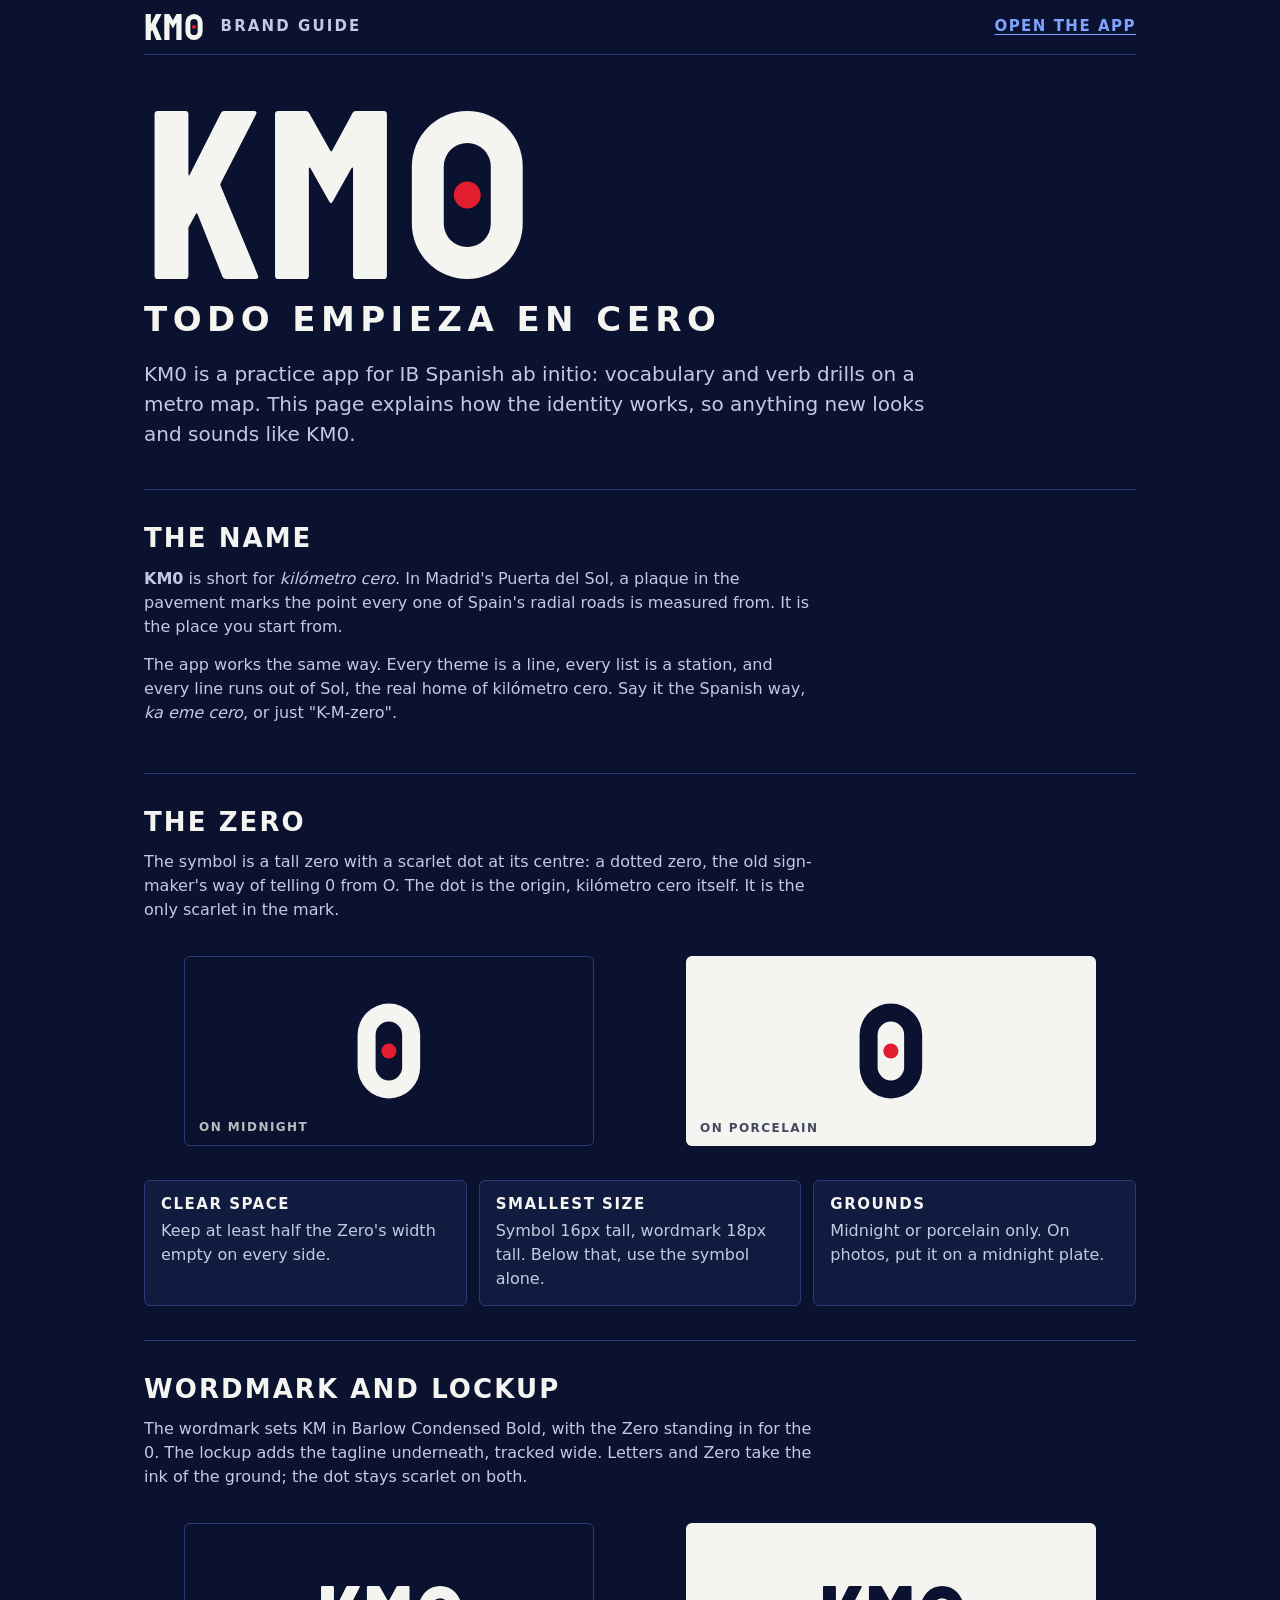
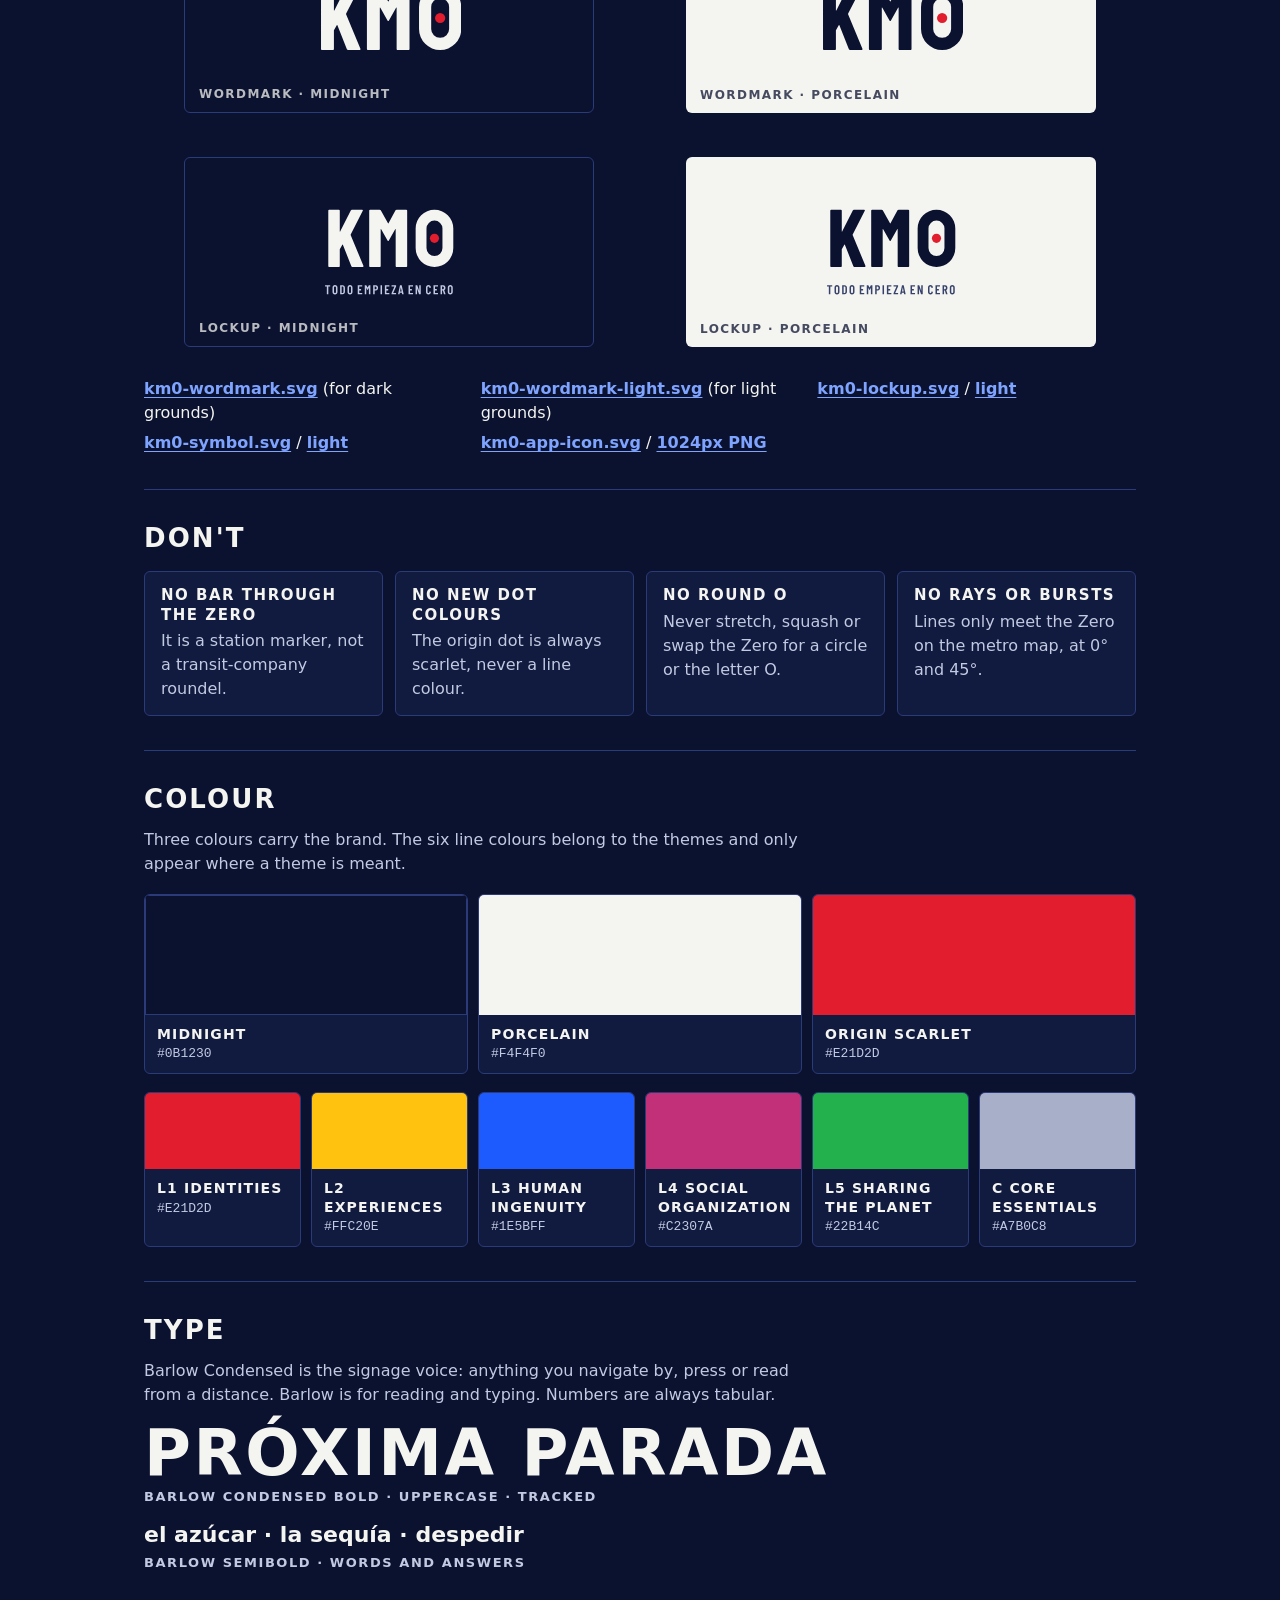
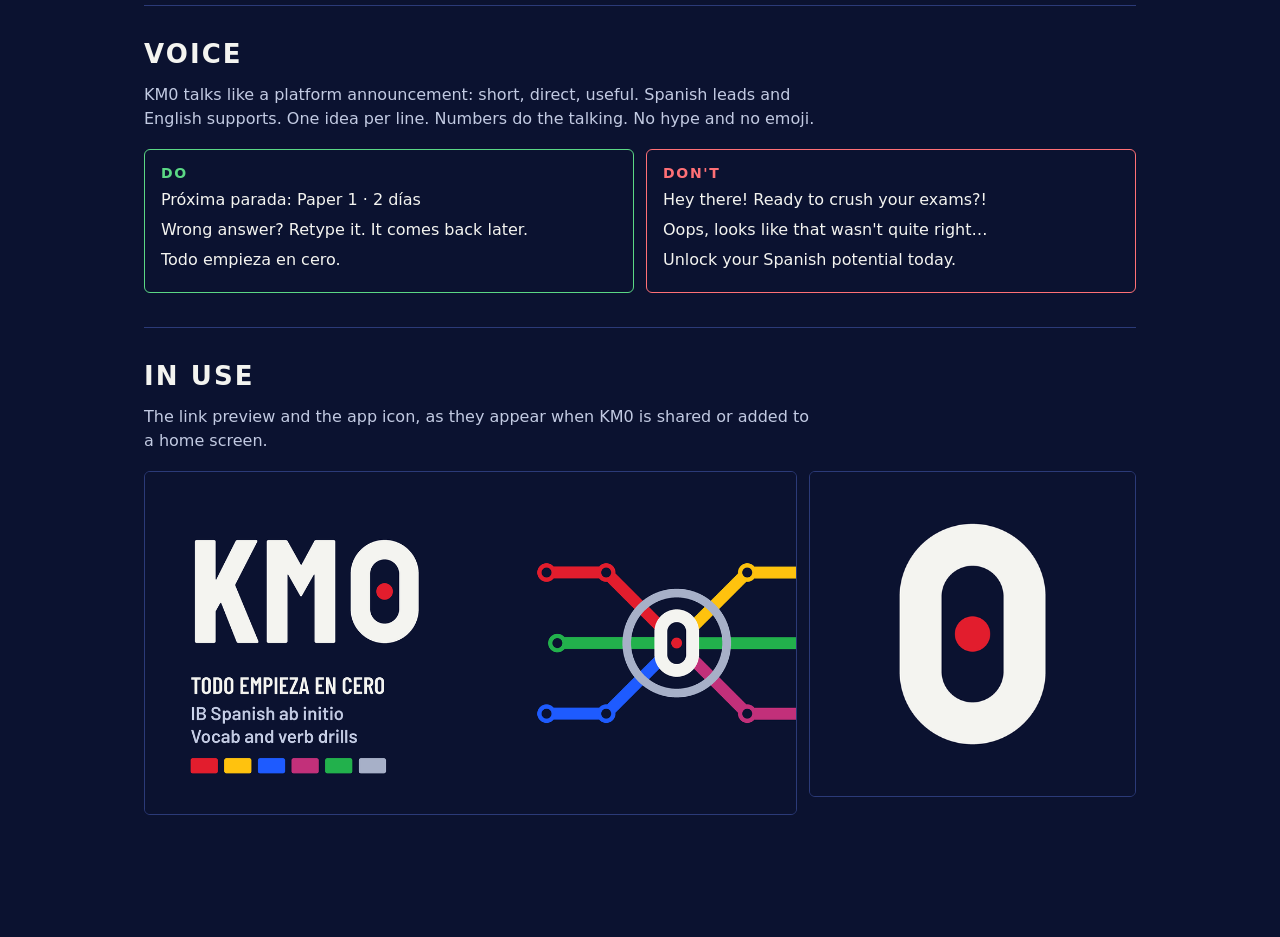
==== brand.html @ b7215e47 "KM0 rebrand Built with Claude.  Co-Authored-By: Claude Opus 5.5 <noreply@anthropic.com>" ====
<!doctype html>
<html lang="en" data-theme="dark">
<head>
  <meta charset="utf-8">
  <meta name="viewport" content="width=device-width, initial-scale=1">
  <title>KM0 brand guide</title>
  <meta name="description" content="How the KM0 identity works: the name, the Zero, colour, type and voice.">
  <meta name="theme-color" content="#0B1230">
  <link rel="icon" href="icons/favicon.ico" sizes="any">
  <link rel="icon" type="image/png" sizes="32x32" href="icons/favicon-32x32.png">
  <link rel="stylesheet" href="styles.css">
  <style>
    .guide-top { display: flex; align-items: center; gap: 18px; flex-wrap: wrap; padding-block: 14px; border-bottom: 1px solid var(--rule); }
    .guide-top .km0 { height: 26px; width: auto; color: var(--ink); }
    .guide-top .t { font: 700 15px/1.3 var(--sign); text-transform: uppercase; letter-spacing: .14em; color: var(--ink-2); }
    .guide-top a { margin-left: auto; font: 700 15px/1.3 var(--sign); text-transform: uppercase; letter-spacing: .1em; }
    .bg { max-width: 1040px; margin: 0 auto; padding-left: max(24px, env(safe-area-inset-left, 0px)); padding-right: max(24px, env(safe-area-inset-right, 0px)); padding-bottom: 90px; }
    .hero { padding-block: 56px 40px; display: grid; gap: 18px; }
    .hero .km0 { height: clamp(90px, 16vw, 168px); width: auto; color: var(--ink); }
    .hero .tag { font: 700 clamp(22px, 3.4vw, 34px)/1.3 var(--sign); text-transform: uppercase; letter-spacing: .16em; }
    .hero p { max-width: 62ch; color: var(--ink-2); font-size: 20px; margin: 0; }
    section { padding-block: 34px; border-top: 1px solid var(--rule); }
    section h2 { font: 700 26px/1.1 var(--sign); text-transform: uppercase; letter-spacing: .08em; margin-bottom: 14px; }
    section > p, section li { max-width: 66ch; }
    section > p { color: var(--ink-2); margin: 0 0 14px; }
    .plates { display: grid; grid-template-columns: repeat(auto-fit, minmax(240px, 1fr)); gap: 12px; margin-top: 18px; }
    .plate { border-radius: 6px; padding: 34px 24px; display: grid; place-items: center; min-height: 190px; position: relative; }
    .plate.dark { background: #0B1230; color: #F4F4F0; border: 1px solid #2B3A78; }
    .plate.light { background: #F4F4F0; color: #0B1230; }
    .plate .km0 { height: 64px; width: auto; }
    .plates.two { grid-template-columns: repeat(2, 1fr); }
    @media (max-width: 560px) { .plates.two { grid-template-columns: 1fr; } }
    .plate .zero { height: 110px; width: auto; }
    .plate figcaption { position: absolute; left: 14px; bottom: 10px; font: 600 12px/1.3 var(--sign); text-transform: uppercase; letter-spacing: .12em; opacity: .75; }
    .rules { display: grid; grid-template-columns: repeat(auto-fit, minmax(220px, 1fr)); gap: 12px; margin-top: 18px; }
    .rule { border: 1px solid var(--rule); border-radius: 6px; padding: 14px 16px; background: var(--panel); }
    .rule b { display: block; font: 700 15px/1.3 var(--sign); text-transform: uppercase; letter-spacing: .1em; margin-bottom: 4px; }
    .rule span { color: var(--ink-2); font-size: 16px; }
    .swatches { display: grid; grid-template-columns: repeat(auto-fit, minmax(150px, 1fr)); gap: 10px; margin-top: 18px; }
    .sw { border-radius: 6px; overflow: hidden; border: 1px solid var(--rule); background: var(--panel); }
    .sw i { display: block; height: 76px; }
    .sw div { padding: 10px 12px; font-size: 13px; }
    .sw b { display: block; font: 700 14px/1.3 var(--sign); text-transform: uppercase; letter-spacing: .08em; }
    .sw code { color: var(--ink-2); font-size: 13px; }
    .sw.big i { height: 120px; }
    .spec { display: grid; gap: 14px; margin-top: 14px; }
    .spec .a { font: 700 64px/1 var(--sign); text-transform: uppercase; letter-spacing: .04em; }
    .spec .b { font: 600 22px/1.4 var(--ui); }
    .spec small { display: block; color: var(--ink-2); font: 600 13px/1.3 var(--sign); text-transform: uppercase; letter-spacing: .12em; margin-top: 4px; }
    .voice { display: grid; grid-template-columns: 1fr 1fr; gap: 12px; margin-top: 18px; }
    .voice div { border-radius: 6px; padding: 14px 16px; border: 1.5px solid var(--rule); }
    .voice .do { border-color: var(--ok); }
    .voice .dont { border-color: var(--bad); }
    .voice b { display: block; font: 700 14px/1.3 var(--sign); text-transform: uppercase; letter-spacing: .12em; margin-bottom: 6px; }
    .voice .do b { color: var(--ok); } .voice .dont b { color: var(--bad); }
    .voice p { margin: 6px 0; }
    .inuse { display: grid; grid-template-columns: 2fr 1fr; gap: 12px; margin-top: 18px; align-items: start; }
    .inuse img { width: 100%; height: auto; border-radius: 6px; border: 1px solid var(--rule); display: block; }
    .files { list-style: none; padding: 0; margin: 14px 0 0; display: grid; grid-template-columns: repeat(auto-fit, minmax(240px, 1fr)); gap: 6px 18px; }
    .files a { font-weight: 600; }
    @media (max-width: 700px) { .voice, .inuse { grid-template-columns: 1fr; } .spec .a { font-size: 44px; } }
  </style>
</head>
<body>
  <div class="bg">
    <header class="guide-top"><svg class="km0" viewBox="0 0 225.43 100" role="img" aria-label="KM0"><g fill="currentColor"><path transform="translate(0.00 100) scale(0.14286 -0.14286)" d="M44 12V688Q44 693 47.5 696.5Q51 700 56 700H173Q178 700 181.5 696.5Q185 693 185 688V436Q185 432 187.5 431.5Q190 431 191 435L320 691Q325 700 334 700H458Q465 700 467.5 696.5Q470 693 467 686L319 398Q318 394 318 392L475 14Q476 12 476 8Q476 0 466 0H341Q330 0 327 9L223 271Q222 274 220.0 273.5Q218 273 216 271L187 219Q185 215 185 213V12Q185 7 181.5 3.5Q178 0 173 0H56Q51 0 47.5 3.5Q44 7 44 12Z"/><path transform="translate(72.14 100) scale(0.14286 -0.14286)" d="M379 700H495Q500 700 503.5 696.5Q507 693 507 688V12Q507 7 503.5 3.5Q500 0 495 0H378Q373 0 369.5 3.5Q366 7 366 12V461Q366 465 364.0 465.0Q362 465 360 462L282 324Q277 316 274 316Q271 316 266 324L188 462Q186 465 184.0 465.0Q182 465 182 461V12Q182 7 178.5 3.5Q175 0 170 0H53Q48 0 44.5 3.5Q41 7 41 12V688Q41 693 44.5 696.5Q48 700 53 700H168Q178 700 183 692L272 533Q275 529 278 533L364 692Q368 700 379 700Z"/></g><path fill="currentColor" fill-rule="evenodd" d="M192.43,0.00 A33.00,33.00 0 0 1 225.43,33.00 V67.00 A33.00,33.00 0 0 1 159.43,67.00 V33.00 A33.00,33.00 0 0 1 192.43,0.00Z M192.43,19.00 A14.00,14.00 0 0 1 206.43,33.00 V67.00 A14.00,14.00 0 0 1 178.43,67.00 V33.00 A14.00,14.00 0 0 1 192.43,19.00Z"/><circle cx="192.43" cy="50.00" r="8.00" fill="var(--scarlet)"/></svg><span class="t">Brand guide</span><a href="./">Open the app</a></header>

    <div class="hero">
      <svg class="km0" viewBox="0 0 225.43 100" role="img" aria-label="KM0"><g fill="currentColor"><path transform="translate(0.00 100) scale(0.14286 -0.14286)" d="M44 12V688Q44 693 47.5 696.5Q51 700 56 700H173Q178 700 181.5 696.5Q185 693 185 688V436Q185 432 187.5 431.5Q190 431 191 435L320 691Q325 700 334 700H458Q465 700 467.5 696.5Q470 693 467 686L319 398Q318 394 318 392L475 14Q476 12 476 8Q476 0 466 0H341Q330 0 327 9L223 271Q222 274 220.0 273.5Q218 273 216 271L187 219Q185 215 185 213V12Q185 7 181.5 3.5Q178 0 173 0H56Q51 0 47.5 3.5Q44 7 44 12Z"/><path transform="translate(72.14 100) scale(0.14286 -0.14286)" d="M379 700H495Q500 700 503.5 696.5Q507 693 507 688V12Q507 7 503.5 3.5Q500 0 495 0H378Q373 0 369.5 3.5Q366 7 366 12V461Q366 465 364.0 465.0Q362 465 360 462L282 324Q277 316 274 316Q271 316 266 324L188 462Q186 465 184.0 465.0Q182 465 182 461V12Q182 7 178.5 3.5Q175 0 170 0H53Q48 0 44.5 3.5Q41 7 41 12V688Q41 693 44.5 696.5Q48 700 53 700H168Q178 700 183 692L272 533Q275 529 278 533L364 692Q368 700 379 700Z"/></g><path fill="currentColor" fill-rule="evenodd" d="M192.43,0.00 A33.00,33.00 0 0 1 225.43,33.00 V67.00 A33.00,33.00 0 0 1 159.43,67.00 V33.00 A33.00,33.00 0 0 1 192.43,0.00Z M192.43,19.00 A14.00,14.00 0 0 1 206.43,33.00 V67.00 A14.00,14.00 0 0 1 178.43,67.00 V33.00 A14.00,14.00 0 0 1 192.43,19.00Z"/><circle cx="192.43" cy="50.00" r="8.00" fill="var(--scarlet)"/></svg>
      <div class="tag">Todo empieza en cero</div>
      <p>KM0 is a practice app for IB Spanish ab initio: vocabulary and verb drills on a metro map. This page explains how the identity works, so anything new looks and sounds like KM0.</p>
    </div>

    <section>
      <h2>The name</h2>
      <p><b>KM0</b> is short for <i lang="es">kilómetro cero</i>. In Madrid's Puerta del Sol, a plaque in the pavement marks the point every one of Spain's radial roads is measured from. It is the place you start from.</p>
      <p>The app works the same way. Every theme is a line, every list is a station, and every line runs out of Sol, the real home of kilómetro cero. Say it the Spanish way, <i lang="es">ka eme cero</i>, or just "K-M-zero".</p>
    </section>

    <section>
      <h2>The Zero</h2>
      <p>The symbol is a tall zero with a scarlet dot at its centre: a dotted zero, the old sign-maker's way of telling 0 from O. The dot is the origin, kilómetro cero itself. It is the only scarlet in the mark.</p>
      <div class="plates">
        <figure class="plate dark"><svg class="zero" xmlns="http://www.w3.org/2000/svg" viewBox="-8 -8 82.00 116.00" role="img" aria-label="KM0"><path fill="currentColor" fill-rule="evenodd" d="M33.00,0.00 A33.00,33.00 0 0 1 66.00,33.00 V67.00 A33.00,33.00 0 0 1 0.00,67.00 V33.00 A33.00,33.00 0 0 1 33.00,0.00Z M33.00,19.00 A14.00,14.00 0 0 1 47.00,33.00 V67.00 A14.00,14.00 0 0 1 19.00,67.00 V33.00 A14.00,14.00 0 0 1 33.00,19.00Z"/><circle cx="33.00" cy="50.00" r="8.00" fill="#E21D2D"/></svg><figcaption>On midnight</figcaption></figure>
        <figure class="plate light"><svg class="zero" xmlns="http://www.w3.org/2000/svg" viewBox="-8 -8 82.00 116.00" role="img" aria-label="KM0"><path fill="currentColor" fill-rule="evenodd" d="M33.00,0.00 A33.00,33.00 0 0 1 66.00,33.00 V67.00 A33.00,33.00 0 0 1 0.00,67.00 V33.00 A33.00,33.00 0 0 1 33.00,0.00Z M33.00,19.00 A14.00,14.00 0 0 1 47.00,33.00 V67.00 A14.00,14.00 0 0 1 19.00,67.00 V33.00 A14.00,14.00 0 0 1 33.00,19.00Z"/><circle cx="33.00" cy="50.00" r="8.00" fill="#E21D2D"/></svg><figcaption>On porcelain</figcaption></figure>
      </div>
      <div class="rules">
        <div class="rule"><b>Clear space</b><span>Keep at least half the Zero's width empty on every side.</span></div>
        <div class="rule"><b>Smallest size</b><span>Symbol 16px tall, wordmark 18px tall. Below that, use the symbol alone.</span></div>
        <div class="rule"><b>Grounds</b><span>Midnight or porcelain only. On photos, put it on a midnight plate.</span></div>
      </div>
    </section>

    <section>
      <h2>Wordmark and lockup</h2>
      <p>The wordmark sets KM in Barlow Condensed Bold, with the Zero standing in for the 0. The lockup adds the tagline underneath, tracked wide. Letters and Zero take the ink of the ground; the dot stays scarlet on both.</p>
      <div class="plates two">
        <figure class="plate dark"><svg class="km0" viewBox="0 0 225.43 100" role="img" aria-label="KM0"><g fill="currentColor"><path transform="translate(0.00 100) scale(0.14286 -0.14286)" d="M44 12V688Q44 693 47.5 696.5Q51 700 56 700H173Q178 700 181.5 696.5Q185 693 185 688V436Q185 432 187.5 431.5Q190 431 191 435L320 691Q325 700 334 700H458Q465 700 467.5 696.5Q470 693 467 686L319 398Q318 394 318 392L475 14Q476 12 476 8Q476 0 466 0H341Q330 0 327 9L223 271Q222 274 220.0 273.5Q218 273 216 271L187 219Q185 215 185 213V12Q185 7 181.5 3.5Q178 0 173 0H56Q51 0 47.5 3.5Q44 7 44 12Z"/><path transform="translate(72.14 100) scale(0.14286 -0.14286)" d="M379 700H495Q500 700 503.5 696.5Q507 693 507 688V12Q507 7 503.5 3.5Q500 0 495 0H378Q373 0 369.5 3.5Q366 7 366 12V461Q366 465 364.0 465.0Q362 465 360 462L282 324Q277 316 274 316Q271 316 266 324L188 462Q186 465 184.0 465.0Q182 465 182 461V12Q182 7 178.5 3.5Q175 0 170 0H53Q48 0 44.5 3.5Q41 7 41 12V688Q41 693 44.5 696.5Q48 700 53 700H168Q178 700 183 692L272 533Q275 529 278 533L364 692Q368 700 379 700Z"/></g><path fill="currentColor" fill-rule="evenodd" d="M192.43,0.00 A33.00,33.00 0 0 1 225.43,33.00 V67.00 A33.00,33.00 0 0 1 159.43,67.00 V33.00 A33.00,33.00 0 0 1 192.43,0.00Z M192.43,19.00 A14.00,14.00 0 0 1 206.43,33.00 V67.00 A14.00,14.00 0 0 1 178.43,67.00 V33.00 A14.00,14.00 0 0 1 192.43,19.00Z"/><circle cx="192.43" cy="50.00" r="8.00" fill="var(--scarlet)"/></svg><figcaption>Wordmark · midnight</figcaption></figure>
        <figure class="plate light"><svg class="km0" viewBox="0 0 225.43 100" role="img" aria-label="KM0"><g fill="currentColor"><path transform="translate(0.00 100) scale(0.14286 -0.14286)" d="M44 12V688Q44 693 47.5 696.5Q51 700 56 700H173Q178 700 181.5 696.5Q185 693 185 688V436Q185 432 187.5 431.5Q190 431 191 435L320 691Q325 700 334 700H458Q465 700 467.5 696.5Q470 693 467 686L319 398Q318 394 318 392L475 14Q476 12 476 8Q476 0 466 0H341Q330 0 327 9L223 271Q222 274 220.0 273.5Q218 273 216 271L187 219Q185 215 185 213V12Q185 7 181.5 3.5Q178 0 173 0H56Q51 0 47.5 3.5Q44 7 44 12Z"/><path transform="translate(72.14 100) scale(0.14286 -0.14286)" d="M379 700H495Q500 700 503.5 696.5Q507 693 507 688V12Q507 7 503.5 3.5Q500 0 495 0H378Q373 0 369.5 3.5Q366 7 366 12V461Q366 465 364.0 465.0Q362 465 360 462L282 324Q277 316 274 316Q271 316 266 324L188 462Q186 465 184.0 465.0Q182 465 182 461V12Q182 7 178.5 3.5Q175 0 170 0H53Q48 0 44.5 3.5Q41 7 41 12V688Q41 693 44.5 696.5Q48 700 53 700H168Q178 700 183 692L272 533Q275 529 278 533L364 692Q368 700 379 700Z"/></g><path fill="currentColor" fill-rule="evenodd" d="M192.43,0.00 A33.00,33.00 0 0 1 225.43,33.00 V67.00 A33.00,33.00 0 0 1 159.43,67.00 V33.00 A33.00,33.00 0 0 1 192.43,0.00Z M192.43,19.00 A14.00,14.00 0 0 1 206.43,33.00 V67.00 A14.00,14.00 0 0 1 178.43,67.00 V33.00 A14.00,14.00 0 0 1 192.43,19.00Z"/><circle cx="192.43" cy="50.00" r="8.00" fill="var(--scarlet)"/></svg><figcaption>Wordmark · porcelain</figcaption></figure>
        <figure class="plate dark"><img src="brand/km0-lockup.svg" alt="KM0, Todo empieza en cero" style="height:96px;width:auto"><figcaption>Lockup · midnight</figcaption></figure>
        <figure class="plate light"><img src="brand/km0-lockup-light.svg" alt="KM0, Todo empieza en cero" style="height:96px;width:auto"><figcaption>Lockup · porcelain</figcaption></figure>
      </div>
      <ul class="files">
        <li><a href="brand/km0-wordmark.svg">km0-wordmark.svg</a> (for dark grounds)</li>
        <li><a href="brand/km0-wordmark-light.svg">km0-wordmark-light.svg</a> (for light grounds)</li>
        <li><a href="brand/km0-lockup.svg">km0-lockup.svg</a> / <a href="brand/km0-lockup-light.svg">light</a></li>
        <li><a href="brand/km0-symbol.svg">km0-symbol.svg</a> / <a href="brand/km0-symbol-light.svg">light</a></li>
        <li><a href="brand/km0-app-icon.svg">km0-app-icon.svg</a> / <a href="brand/km0-app-icon-1024.png">1024px PNG</a></li>
      </ul>
    </section>

    <section>
      <h2>Don't</h2>
      <div class="rules">
        <div class="rule"><b>No bar through the Zero</b><span>It is a station marker, not a transit-company roundel.</span></div>
        <div class="rule"><b>No new dot colours</b><span>The origin dot is always scarlet, never a line colour.</span></div>
        <div class="rule"><b>No round O</b><span>Never stretch, squash or swap the Zero for a circle or the letter O.</span></div>
        <div class="rule"><b>No rays or bursts</b><span>Lines only meet the Zero on the metro map, at 0° and 45°.</span></div>
      </div>
    </section>

    <section>
      <h2>Colour</h2>
      <p>Three colours carry the brand. The six line colours belong to the themes and only appear where a theme is meant.</p>
      <div class="swatches">
        <div class="sw big"><i style="background:#0B1230;box-shadow:inset 0 0 0 1px #2B3A78"></i><div><b>Midnight</b><code>#0B1230</code></div></div>
        <div class="sw big"><i style="background:#F4F4F0"></i><div><b>Porcelain</b><code>#F4F4F0</code></div></div>
        <div class="sw big"><i style="background:#E21D2D"></i><div><b>Origin scarlet</b><code>#E21D2D</code></div></div>
      </div>
      <div class="swatches">
        <div class="sw"><i style="background:#E21D2D"></i><div><b>L1 Identities</b><code>#E21D2D</code></div></div>
        <div class="sw"><i style="background:#FFC20E"></i><div><b>L2 Experiences</b><code>#FFC20E</code></div></div>
        <div class="sw"><i style="background:#1E5BFF"></i><div><b>L3 Human ingenuity</b><code>#1E5BFF</code></div></div>
        <div class="sw"><i style="background:#C2307A"></i><div><b>L4 Social organization</b><code>#C2307A</code></div></div>
        <div class="sw"><i style="background:#22B14C"></i><div><b>L5 Sharing the planet</b><code>#22B14C</code></div></div>
        <div class="sw"><i style="background:#A7B0C8"></i><div><b>C Core essentials</b><code>#A7B0C8</code></div></div>
      </div>
    </section>

    <section>
      <h2>Type</h2>
      <p>Barlow Condensed is the signage voice: anything you navigate by, press or read from a distance. Barlow is for reading and typing. Numbers are always tabular.</p>
      <div class="spec">
        <div><div class="a">Próxima parada</div><small>Barlow Condensed Bold · uppercase · tracked</small></div>
        <div><div class="b" lang="es">el azúcar · la sequía · despedir</div><small>Barlow SemiBold · words and answers</small></div>
      </div>
    </section>

    <section>
      <h2>Voice</h2>
      <p>KM0 talks like a platform announcement: short, direct, useful. Spanish leads and English supports. One idea per line. Numbers do the talking. No hype and no emoji.</p>
      <div class="voice">
        <div class="do"><b>Do</b><p lang="es">Próxima parada: Paper 1 · 2 días</p><p>Wrong answer? Retype it. It comes back later.</p><p lang="es">Todo empieza en cero.</p></div>
        <div class="dont"><b>Don't</b><p>Hey there! Ready to crush your exams?!</p><p>Oops, looks like that wasn't quite right…</p><p>Unlock your Spanish potential today.</p></div>
      </div>
    </section>

    <section>
      <h2>In use</h2>
      <p>The link preview and the app icon, as they appear when KM0 is shared or added to a home screen.</p>
      <div class="inuse">
        <img src="icons/og-image.png" alt="KM0 link preview: the wordmark beside metro lines meeting at the Zero" width="1200" height="630">
        <img src="icons/android-chrome-512x512.png" alt="KM0 app icon: the Zero on midnight" width="512" height="512">
      </div>
    </section>
  </div>
</body>
</html>
---- styles.css ----
/* Repaso · Línea de metro
   Midnight-enamel ground, porcelain ink, Madrid-style line inks for the five themes + Core.
   Porcelain variant for bright rooms keeps the same inks. */

@font-face { font-family: "Barlow"; src: url("fonts/Barlow-400.woff2") format("woff2"); font-weight: 400; font-display: swap; }
@font-face { font-family: "Barlow"; src: url("fonts/Barlow-400i.woff2") format("woff2"); font-weight: 400; font-style: italic; font-display: swap; }
@font-face { font-family: "Barlow"; src: url("fonts/Barlow-600.woff2") format("woff2"); font-weight: 600; font-display: swap; }
@font-face { font-family: "Barlow"; src: url("fonts/Barlow-700.woff2") format("woff2"); font-weight: 700; font-display: swap; }
@font-face { font-family: "Barlow Condensed"; src: url("fonts/BarlowCondensed-500.woff2") format("woff2"); font-weight: 500; font-display: swap; }
@font-face { font-family: "Barlow Condensed"; src: url("fonts/BarlowCondensed-600.woff2") format("woff2"); font-weight: 600; font-display: swap; }
@font-face { font-family: "Barlow Condensed"; src: url("fonts/BarlowCondensed-700.woff2") format("woff2"); font-weight: 700; font-display: swap; }

:root {
  /* line inks (strokes, dots, chips) */
  --l1: #E21D2D; --l2: #FFC20E; --l3: #1E5BFF; --l4: #C2307A; --l5: #22B14C; --lc: #A7B0C8;
  --amber: #FFC20E;
  --scarlet: #E21D2D;
  --scarlet-deep: #C8121F;
  --cobalt: #1E5BFF;
  --on-amber: #0B1230;
  --dot-edge: transparent;

  /* midnight enamel (default) */
  --ground: #0B1230;
  --panel: #111A3F;
  --panel-2: #18245A;
  --rule: #2B3A78;
  --ink: #F4F4F0;
  --ink-2: #C2CAE2;
  --ink-3: #97A3C8;
  --focus: #7FA4FF;
  --ok: #5BD885;   --ok-bg: #0E2E2B;
  --bad: #FF7076;  --bad-bg: #3A1426;
  --near: #FFC20E; --near-bg: #2F2812;
  --hl-good: rgba(91, 216, 133, .28);
  --hl-bad: rgba(255, 112, 118, .30);
  --sign: "Barlow Condensed", "Arial Narrow", system-ui, sans-serif;
  --ui: "Barlow", system-ui, -apple-system, "Segoe UI", Roboto, sans-serif;
  color-scheme: dark;
}
:root[data-theme="light"] {
  --ground: #EEF1F7; --panel: #FFFFFF; --panel-2: #E3E8F2; --rule: #C3CCDE;
  --ink: #0B1230; --ink-2: #36426B; --ink-3: #515D86; --focus: #1E5BFF;
  --ok: #12793A;  --ok-bg: #E2F4E8;
  --bad: #C0172A; --bad-bg: #FBE4E6;
  --near: #7E5300; --near-bg: #FFF3CC;
  --hl-good: rgba(18, 121, 58, .18); --hl-bad: rgba(192, 23, 42, .16);
  --dot-edge: rgba(11, 18, 48, .6);
  color-scheme: light;
}
@media (prefers-color-scheme: light) {
  :root[data-theme="auto"] {
    --ground: #EEF1F7; --panel: #FFFFFF; --panel-2: #E3E8F2; --rule: #C3CCDE;
    --ink: #0B1230; --ink-2: #36426B; --ink-3: #515D86; --focus: #1E5BFF;
    --ok: #12793A;  --ok-bg: #E2F4E8;
    --bad: #C0172A; --bad-bg: #FBE4E6;
    --near: #7E5300; --near-bg: #FFF3CC;
    --hl-good: rgba(18, 121, 58, .18); --hl-bad: rgba(192, 23, 42, .16);
    --dot-edge: rgba(11, 18, 48, .6);
    color-scheme: light;
  }
}

* { box-sizing: border-box; }
html, body { margin: 0; }
body {
  background: var(--ground); color: var(--ink);
  font: 16px/1.5 var(--ui); min-height: 100vh;
  font-variant-numeric: tabular-nums;
  caret-color: var(--focus);
}
::selection { background: var(--cobalt); color: #fff; }
* { scrollbar-color: var(--rule) transparent; }
button { font: inherit; color: inherit; cursor: pointer; }
input, select { font: inherit; color: inherit; }
h1, h2, h3 { margin: 0; line-height: 1.2; }
a { color: var(--focus); text-underline-offset: 3px; }
:focus-visible { outline: 3px solid var(--focus); outline-offset: 2px; }
.ico { width: 1.15em; height: 1.15em; flex: none; vertical-align: -0.2em; }
.sr-only { position: absolute; width: 1px; height: 1px; padding: 0; margin: -1px; overflow: hidden; clip: rect(0 0 0 0); white-space: nowrap; border: 0; }

/* ── top bar ── */
.topbar {
  background: var(--ground); position: sticky; top: env(safe-area-inset-top, 0px); z-index: 20;
  display: flex; align-items: center; gap: 22px; padding: 0 28px; height: 60px;
  border-bottom: 1px solid var(--rule);
}
.brand { display: flex; align-items: center; gap: 12px; background: none; border: 0; padding: 0; color: var(--ink); text-align: left; }
.brand .km0 { height: 24px; width: auto; display: block; color: var(--ink); }
.brand small { display: block; font: 600 11px/1.15 var(--sign); text-transform: uppercase; letter-spacing: .12em; color: var(--ink-2); padding-left: 10px; border-left: 1.5px solid var(--rule); }
.nav { display: flex; gap: 2px; margin-left: 8px; }
.nav button {
  background: none; border: 0; padding: 19px 12px 15px; color: var(--ink-2);
  font: 600 15px/1 var(--sign); text-transform: uppercase; letter-spacing: .1em;
  border-bottom: 3px solid transparent;
}
.nav button:hover { color: var(--ink); }
.nav button.on { color: var(--ink); border-bottom-color: var(--l1); }
.hstats { margin-left: auto; display: flex; gap: 18px; align-items: center; }
.pill { display: inline-flex; align-items: center; gap: 6px; font: 600 16px/1 var(--sign); letter-spacing: .06em; color: var(--ink-2); white-space: nowrap; }
.pill b { color: var(--ink); font-weight: 700; }
.pill .ico { color: var(--amber); }

/* paints the band above the sticky bar on phones with a top inset (zero height elsewhere) */
body::before { content: ""; position: fixed; inset: 0 0 auto; height: env(safe-area-inset-top, 0px); z-index: 21; background: var(--ground); }
main { max-width: 1240px; margin: 0 auto; padding-block: 24px 90px; padding-left: max(28px, env(safe-area-inset-left, 0px)); padding-right: max(28px, env(safe-area-inset-right, 0px)); }

/* ── generic ── */
.card { background: var(--panel); border: 1px solid var(--rule); border-radius: 6px; padding: 20px; }
.btn {
  display: inline-flex; align-items: center; justify-content: center; gap: 10px;
  border-radius: 4px; padding: 10px 18px; min-height: 42px;
  font: 700 16px/1 var(--sign); text-transform: uppercase; letter-spacing: .1em;
  background: transparent; color: var(--ink); border: 1.5px solid var(--ink-2);
  transition: background .12s, border-color .12s;
}
.btn:hover { border-color: var(--ink); background: var(--panel-2); }
.btn:active { transform: translateY(1px); }
.btn.primary { background: var(--scarlet); border-color: var(--scarlet); color: #fff; }
.btn.primary:hover { background: var(--scarlet-deep); border-color: var(--scarlet-deep); }
.btn.big { min-height: 50px; padding: 12px 24px; font-size: 18px; }
.btn.primary kbd { background: transparent; color: #fff; border-color: rgba(255,255,255,.65); margin-left: 4px; }
.btn:disabled { opacity: .45; cursor: default; }
.link { background: none; border: 0; color: var(--focus); padding: 0; font: 600 14px var(--ui); text-decoration: underline; text-underline-offset: 3px; }
.muted { color: var(--ink-2); }
.row { display: flex; gap: 10px; align-items: center; flex-wrap: wrap; }
.grow { flex: 1; min-width: 0; }
.sec-title { font: 600 15px/1 var(--sign); text-transform: uppercase; letter-spacing: .14em; color: var(--ink-2); margin: 40px 0 14px; display: flex; align-items: center; gap: 14px; }
.sec-title::after { content: ""; flex: 1; height: 1px; background: var(--rule); }
.hint { color: var(--ink-3); font-style: italic; font-weight: 400; font-size: .85em; }
kbd {
  font: 600 12px/1 var(--ui); padding: 3px 6px; border-radius: 3px;
  border: 1px solid var(--rule); background: var(--panel-2); color: var(--ink);
}
.lchip {
  display: inline-grid; place-items: center; min-width: 30px; height: 22px; padding: 0 6px; border-radius: 3px;
  font: 700 13px/1 var(--sign); letter-spacing: .04em; background: var(--c); color: var(--on, #fff); flex: none;
}

/* ── home: departure board + network ── */
.home { display: grid; grid-template-columns: 360px 1fr; gap: 24px; align-items: start; }
.board { display: grid; gap: 16px; }
.exams { background: var(--amber); color: var(--on-amber); border-radius: 6px; padding: 14px 18px; }
.exam { display: grid; grid-template-columns: 1fr auto; align-items: center; padding: 10px 0 8px; border-top: 1.5px solid rgba(11,18,48,.25); }
.exam:first-child { border-top: 0; padding-top: 2px; }
.exam b { font: 700 22px/1.1 var(--sign); text-transform: uppercase; letter-spacing: .04em; }
.exam small { display: block; font-size: 14px; font-weight: 600; }
.exam .days { font: 700 64px/.9 var(--sign); letter-spacing: 0; }
.exam .days span { font-size: 20px; margin-left: 4px; letter-spacing: .06em; text-transform: uppercase; }
.exam-set { display: block; font-size: 15px; font-weight: 600; padding-top: 8px; }
.exam-set button { color: var(--on-amber); text-decoration: underline; text-underline-offset: 3px; background: none; border: 0; padding: 0; font: inherit; }
.due { background: var(--panel); border: 1px solid var(--rule); border-radius: 6px; padding: 16px 18px; }
.due h2 { font: 700 18px/1.1 var(--sign); text-transform: uppercase; letter-spacing: .1em; display: flex; justify-content: space-between; align-items: baseline; }
.due h2 span { color: var(--ink-2); font-weight: 600; font-size: 15px; }
.dep { list-style: none; margin: 10px 0 14px; padding: 0; }
.dep li { display: grid; grid-template-columns: auto 1fr auto; gap: 10px; align-items: center; padding: 7px 0; border-top: 1px solid var(--rule); }
.dep li b { font-weight: 600; }
.dep li small { color: var(--ink-3); font: 500 14px var(--sign); text-transform: uppercase; letter-spacing: .06em; }
.dep-empty { color: var(--ink-2); margin: 10px 0 14px; }
.board .actions { display: grid; gap: 10px; }
.board .actions .row .btn { flex: 1; }
.legend { list-style: none; margin: 0; padding: 14px 0 0; border-top: 1px solid var(--rule); display: flex; flex-wrap: wrap; gap: 8px 26px; }
.legend li { display: flex; gap: 8px; align-items: center; font-weight: 600; }
.legend li span:last-child { color: var(--ink-2); font: 600 16px var(--sign); letter-spacing: .04em; }

.net-wrap { padding: 4px 0 0; }
.net-head { display: flex; align-items: baseline; justify-content: space-between; gap: 12px; margin-bottom: 12px; flex-wrap: wrap; }
.net-head h2 { font: 700 18px/1 var(--sign); text-transform: uppercase; letter-spacing: .12em; }
.net-key { display: flex; gap: 16px; color: var(--ink-2); font-size: 14px; }
.net-key span { display: inline-flex; align-items: center; gap: 6px; }
.net-key i { width: 13px; height: 13px; border-radius: 50%; border: 2.5px solid var(--ink-2); display: inline-block; background: var(--ground); }
.net-key i.p { background: radial-gradient(circle, var(--ink-2) 0 2px, var(--ground) 2.5px); }
.net-key i.f { background: var(--ink-2); }
.net { position: relative; aspect-ratio: 1000 / 600; margin: 34px 30px 40px; }
.net svg { position: absolute; inset: 0; width: 100%; height: 100%; overflow: visible; }
.net .trk { fill: none; stroke-width: 10; stroke-linecap: round; stroke-linejoin: round; opacity: .3; }
.net .run { fill: none; stroke-width: 10; stroke-linecap: round; stroke-linejoin: round; }
.stn {
  position: absolute; transform: translate(-50%, -50%); width: 28px; height: 28px; padding: 0;
  background: none; border: 0; border-radius: 50%; display: grid; place-items: center;
}
.stn .dot {
  width: 22px; height: 22px; border-radius: 50%; background: var(--ground);
  border: 4px solid var(--c); transition: transform .12s; box-shadow: 0 0 0 1.5px var(--dot-edge);
}
.stn.prog .dot { background: radial-gradient(circle, var(--c) 0 4px, var(--ground) 4.5px); }
.stn.full .dot { background: var(--c); }
.stn:hover .dot, .stn:focus-visible .dot { transform: scale(1.25); }
.stn .lbl {
  position: absolute; white-space: nowrap; pointer-events: none;
  font: 600 16px/1.1 var(--sign); text-transform: uppercase; letter-spacing: .05em; color: var(--ink);
}
.stn .lbl small { display: block; font: 600 14px/1.2 var(--sign); color: var(--ink-2); letter-spacing: .04em; }
.stn[data-at="n"] .lbl { bottom: 26px; left: 50%; transform: translateX(-50%); text-align: center; }
.stn[data-at="s"] .lbl { top: 26px; left: 50%; transform: translateX(-50%); text-align: center; }
.stn[data-at="e"] .lbl { left: 28px; top: 50%; transform: translateY(-50%); }
.stn[data-at="w"] .lbl { right: 28px; top: 50%; transform: translateY(-50%); text-align: right; }
.stn[data-at="ne"] .lbl { left: 22px; bottom: 18px; }
.stn[data-at="nw"] .lbl { right: 22px; bottom: 18px; text-align: right; }
.stn[data-at="se"] .lbl { left: 22px; top: 18px; }
.stn[data-at="sw"] .lbl { right: 22px; top: 18px; text-align: right; }
.sol {
  position: absolute; transform: translate(-50%, -50%); width: 66px; height: 66px; border-radius: 50%;
  background: var(--ink); border: 9px solid var(--ground); box-shadow: 0 0 0 3.5px var(--ink); padding: 0;
}
.sol:hover { box-shadow: 0 0 0 3.5px var(--ink), 0 0 0 8px var(--rule); }
.sol .lbl {
  position: absolute; left: 50%; bottom: 70px; transform: translateX(-50%); white-space: nowrap; text-align: center; pointer-events: none;
  font: 700 19px/1 var(--sign); letter-spacing: .16em; text-transform: uppercase; color: var(--ink);
}
.sol .lbl small { display: block; font: 600 13px/1.3 var(--sign); letter-spacing: .08em; color: var(--ink-2); }

/* line strips: every theme a line, every topic a station */
.lines { display: grid; gap: 34px; }
.line-h { display: flex; align-items: center; gap: 12px; margin-bottom: 14px; flex-wrap: wrap; }
.line-h h3 { font: 700 20px/1 var(--sign); text-transform: uppercase; letter-spacing: .08em; }
.line-h .es { color: var(--ink-2); font-style: italic; }
.line-h .pc { margin-left: auto; color: var(--ink-2); font: 600 16px var(--sign); letter-spacing: .04em; }
.stops { list-style: none; margin: 0; padding: 0; position: relative; display: grid; grid-template-columns: repeat(var(--n), 1fr); }
/* each station draws the segment to the next, so the line ends on the terminus */
.tcard-wrap:not(:last-child)::before { content: ""; position: absolute; left: 12px; right: -12px; top: 9px; height: 6px; background: var(--c); }
.tcard-wrap:last-child .dot { box-shadow: 0 0 0 3px var(--ground), 0 0 0 6px var(--c), 0 0 0 7.5px var(--dot-edge); }
.tcard-wrap { position: relative; padding-right: 16px; }
.tcard { display: block; width: 100%; text-align: left; font: inherit; color: inherit; background: none; border: 0; padding: 0 30px 4px 0; border-radius: 4px; }
.tcard .dot { display: block; position: relative; width: 24px; height: 24px; border-radius: 50%; background: var(--ground); border: 4px solid var(--c); margin-bottom: 12px; transition: transform .12s; box-shadow: 0 0 0 1.5px var(--dot-edge); }
.tcard-wrap.prog .dot { background: radial-gradient(circle, var(--c) 0 4px, var(--ground) 4.5px); }
.tcard-wrap.full .dot { background: var(--c); }
.tcard:hover .dot { transform: scale(1.15); }
.tcard:hover .t-name { text-decoration: underline; text-underline-offset: 3px; }
.tcard.sel .dot, .tcard-wrap:last-child .tcard.sel .dot { box-shadow: 0 0 0 3px var(--ground), 0 0 0 6px var(--focus); }
.tcard .t-name { display: block; font-weight: 700; line-height: 1.25; }
.tcard .t-es { display: block; color: var(--ink-2); font-size: 15px; font-style: italic; }
.tcard .t-meta { display: block; font: 600 15px var(--sign); letter-spacing: .05em; color: var(--ink-2); margin-top: 4px; text-transform: uppercase; }
.tpick {
  position: absolute; top: 38px; right: 16px; width: 22px; height: 22px; border-radius: 3px;
  border: 1.5px solid var(--ink-3); background: var(--ground); display: grid; place-items: center; color: #fff; padding: 0;
}
.tpick .ico { width: 15px; height: 15px; }
.tpick.on { background: var(--cobalt); border-color: var(--cobalt); }
.tpick::after { content: ""; position: absolute; inset: -9px; }
.mbar { height: 5px; background: var(--panel-2); border-radius: 3px; overflow: hidden; }
.mbar span { display: block; height: 100%; background: var(--c, var(--ink-2)); border-radius: 3px; }

/* grammar: two interchange stations */
.xrow { position: relative; display: flex; gap: 56px; flex-wrap: wrap; }
.feature { position: relative; display: flex; gap: 14px; align-items: flex-start; text-align: left; font: inherit; color: inherit; background: none; border: 0; padding: 0; cursor: pointer; max-width: 340px; }
.feature .ic { width: 44px; height: 44px; border-radius: 50%; display: grid; place-items: center; background: var(--ground); border: 5px solid var(--ink); box-shadow: 0 0 0 4px var(--ground); flex: none; }
.feature .ic .ico { width: 18px; height: 18px; }
.feature .f-h { display: block; font: 700 18px/1.1 var(--sign); text-transform: uppercase; letter-spacing: .08em; margin-top: 4px; }
.feature .f-p { display: block; margin-top: 3px; color: var(--ink-2); font-size: 15px; }
.feature:hover .f-h { text-decoration: underline; text-underline-offset: 3px; }

.selbar {
  position: fixed; left: 50%; bottom: 20px; transform: translateX(-50%); z-index: 30;
  background: var(--ink); color: var(--ground); border-radius: 6px; padding: 8px 8px 8px 18px;
  display: flex; gap: 10px; align-items: center; box-shadow: 0 10px 30px rgba(0,0,0,.35); font-weight: 600;
}
.selbar .btn { color: var(--ground); border-color: var(--ground); }
.selbar .btn.primary { color: #fff; border-color: var(--scarlet); }

/* first-run welcome: three stops on a short grey line */
.welcome { margin-bottom: 28px; padding: 18px 20px 16px; border: 1px solid var(--rule); border-radius: 6px; background: var(--panel); }
.welcome-top { display: flex; align-items: baseline; justify-content: space-between; gap: 16px; flex-wrap: wrap; margin-bottom: 18px; }
.welcome-top h2 { font: 700 20px/1.1 var(--sign); text-transform: uppercase; letter-spacing: .08em; }
.wstops { list-style: none; margin: 0; padding: 0; display: grid; grid-template-columns: repeat(3, 1fr); gap: 0; }
.wstops li { position: relative; padding-right: 24px; display: grid; gap: 4px; align-content: start; }
.wstops li:not(:last-child)::before { content: ""; position: absolute; left: 12px; right: -12px; top: 9px; height: 6px; background: var(--lc); }
.wstops .dot { position: relative; width: 24px; height: 24px; border-radius: 50%; background: var(--ground); border: 4px solid var(--lc); margin-bottom: 8px; }
.wstops li:first-child .dot { background: var(--ink); border-color: var(--ink); }
.wstops b { font: 700 17px/1.2 var(--sign); text-transform: uppercase; letter-spacing: .06em; }
.wstops span:not(.dot) { color: var(--ink-2); font-size: 15px; max-width: 34ch; }
.welcome-note { margin: 16px 0 0; padding-top: 12px; border-top: 1px solid var(--rule); color: var(--ink-2); font-size: 14px; }

/* results: what changed */
.changes { list-style: none; margin: 10px 0 0; padding: 0; display: grid; gap: 8px; }
.changes li { display: flex; align-items: center; gap: 10px; }
.changes .chg { width: 30px; display: grid; place-items: center; flex: none; }
.changes .chg.up { color: var(--ok); }
.changes .chg.flame { color: var(--amber); }
.changes li > span:last-child .ico { color: var(--ink-2); }

/* keyboard reference */
.keys td { padding: 8px 12px 8px 0; border-bottom: 1px solid var(--rule); vertical-align: middle; }
.keys tr:last-child td { border-bottom: 0; }
.keys td:first-child { white-space: nowrap; width: 1%; padding-right: 24px; }
.keys kbd { font-size: 13px; }

/* ── list / setup ── */
.crumb { font: 600 14px var(--sign); text-transform: uppercase; letter-spacing: .08em; color: var(--ink-2); margin-bottom: 12px; }
.crumb button { background: none; border: 0; padding: 0; color: var(--focus); font: inherit; text-decoration: underline; text-underline-offset: 3px; }
.list-head { display: flex; align-items: flex-end; gap: 18px; margin-bottom: 18px; flex-wrap: wrap; }
.list-head h1 { font: 700 38px/1 var(--sign); text-transform: uppercase; letter-spacing: .04em; display: flex; align-items: center; gap: 12px; }
.list-head .es { color: var(--ink-2); font-style: italic; font-size: 17px; margin-top: 4px; }
.list-head .lchip { height: 30px; font-size: 17px; min-width: 40px; }
.setup { display: grid; grid-template-columns: repeat(3, 1fr) auto; gap: 18px; align-items: end; margin-bottom: 16px; }
.field label, .field .lbl { display: block; font: 600 13px/1 var(--sign); text-transform: uppercase; letter-spacing: .12em; color: var(--ink-2); margin-bottom: 8px; }
.seg { display: flex; border: 1.5px solid var(--rule); border-radius: 4px; padding: 3px; gap: 3px; }
.seg button { flex: 1; border: 0; background: none; padding: 8px 8px; border-radius: 3px; font: 600 15px/1.1 var(--sign); letter-spacing: .05em; color: var(--ink-2); white-space: nowrap; }
.seg button:hover:not(:disabled):not(.on) { color: var(--ink); background: var(--panel-2); }
.seg button.on { background: var(--ink); color: var(--ground); }
.seg button:disabled { opacity: .4; cursor: default; }
.notice { background: var(--near-bg); color: var(--ink); border: 1px solid var(--rule); border-radius: 6px; padding: 14px 16px; margin-bottom: 16px; }

.wordlist { padding: 0; overflow: hidden; }
.wl-tools { display: flex; gap: 14px; align-items: center; padding: 14px 16px; border-bottom: 1px solid var(--rule); flex-wrap: wrap; }
.search { flex: 1; min-width: 180px; border: 1.5px solid var(--rule); background: var(--ground); border-radius: 4px; padding: 9px 12px; }
.search::placeholder, .answer input::placeholder { color: var(--ink-3); opacity: 1; }
table { width: 100%; border-collapse: collapse; }
.wl td, .wl th { padding: 9px 16px; border-bottom: 1px solid var(--rule); text-align: left; vertical-align: middle; }
.wl th { font: 600 13px var(--sign); text-transform: uppercase; letter-spacing: .12em; color: var(--ink); background: var(--panel-2); }
.wl tr:last-child td { border-bottom: 0; }
.wl .es { font-weight: 600; }
.spk { background: none; border: 0; padding: 4px; border-radius: 4px; color: var(--ink-2); display: inline-grid; place-items: center; }
.spk:hover { color: var(--ink); background: var(--panel-2); }
.mdots { display: inline-flex; gap: 3px; vertical-align: middle; }
.mdots i { width: 10px; height: 10px; border-radius: 50%; border: 2px solid var(--ink-3); }
.mdots i.on { background: var(--ink); border-color: var(--ink); }

/* ── session ── */
.session { max-width: 780px; margin: 0 auto; }
.s-top { display: flex; align-items: center; gap: 14px; margin-bottom: 14px; position: relative; }
.s-title { flex: 1; min-width: 0; overflow: hidden; font: 700 20px/1.1 var(--sign); text-transform: uppercase; letter-spacing: .06em; }
.s-title > span { display: flex; align-items: center; gap: 10px; white-space: nowrap; overflow: hidden; text-overflow: ellipsis; }
.s-title small { display: block; font: 500 14px/1.3 var(--sign); color: var(--ink-2); letter-spacing: .06em; margin-top: 2px; }
.s-stat { display: inline-flex; align-items: center; gap: 6px; font: 700 18px/1 var(--sign); letter-spacing: .06em; padding: 8px 12px; border: 1.5px solid var(--rule); border-radius: 4px; white-space: nowrap; }
.s-stat .ico { color: var(--amber); }
.endbar {
  position: absolute; inset: 0; display: none; align-items: center; justify-content: space-between; gap: 12px;
  background: var(--ink); color: var(--ground); border-radius: 4px; padding: 0 16px; font: 700 18px var(--sign); text-transform: uppercase; letter-spacing: .08em;
}
.endbar.show { display: flex; }
.endbar .keyhint { font: 500 14px var(--ui); text-transform: none; letter-spacing: 0; }
.endbar kbd { background: transparent; color: var(--ground); border-color: var(--ground); }

/* session line: one station per word, the interchange circle is you */
.sline { position: relative; height: 34px; margin: 0 14px; }
.sline .trk, .sline .run { position: absolute; left: 0; top: 13px; height: 8px; border-radius: 4px; background: var(--c); }
.sline .trk { right: 0; opacity: .3; }
.sline .run { transition: width .45s cubic-bezier(.16, 1, .3, 1); }
.sline .tk { position: absolute; top: 11px; width: 12px; height: 12px; margin-left: -6px; border-radius: 50%; background: var(--ground); border: 2.5px solid var(--c); box-shadow: 0 0 0 1px var(--dot-edge); }
.sline .tk.done { background: var(--ink); }
.sline .tk.miss { border-color: var(--amber); background: var(--amber); }
.sline .pos {
  position: absolute; top: 3px; width: 28px; height: 28px; margin-left: -14px; border-radius: 50%;
  background: var(--ink); border: 5px solid var(--ground); box-shadow: 0 0 0 2.5px var(--ink);
  transition: left .45s cubic-bezier(.16, 1, .3, 1);
}
.s-count { font: 600 15px var(--sign); text-transform: uppercase; letter-spacing: .08em; color: var(--ink-2); margin: 6px 2px 14px; display: flex; justify-content: space-between; gap: 12px; }

.qcard { background: var(--panel); border: 2px solid var(--rule); border-radius: 6px; padding: 26px 30px 22px; transition: border-color .15s; }
.qcard.ok { border-color: var(--ok); }
.qcard.bad { border-color: var(--bad); }
.qcard.near { border-color: var(--near); }
.q-dir { display: flex; align-items: center; gap: 8px; font: 600 14px/1 var(--sign); text-transform: uppercase; letter-spacing: .12em; color: var(--ink-2); }
.q-dir .tag { border: 1.5px solid var(--rule); padding: 4px 8px; border-radius: 3px; color: var(--ink); }
.q-dir .ico, .seg .ico, .s-title small .ico { width: 1em; height: 1em; vertical-align: -0.12em; }
.q-prompt { font: 600 40px/1.15 var(--ui); margin: 16px 0 4px; word-break: break-word; display: flex; align-items: center; gap: 10px; flex-wrap: wrap; }
.q-prompt .spk .ico { width: 26px; height: 26px; }
.q-sub { color: var(--ink-2); font-size: 16px; display: flex; flex-wrap: wrap; gap: 6px; align-items: center; }
.q-en { margin-top: 6px; color: var(--ink); font-weight: 600; }
.verb-tag { display: inline-block; border: 1.5px solid var(--ink-2); font: 700 15px/1 var(--sign); text-transform: uppercase; letter-spacing: .08em; padding: 5px 9px; border-radius: 3px; }
.listen { display: flex; gap: 14px; align-items: center; margin: 16px 0 6px; flex-wrap: wrap; }
.listen .play { width: 68px; height: 68px; border-radius: 50%; border: 6px solid var(--panel); box-shadow: 0 0 0 3px var(--ink); background: var(--ink); color: var(--ground); display: grid; place-items: center; }
.listen .play .ico { width: 26px; height: 26px; margin-left: 3px; }
.answer { margin-top: 22px; position: relative; }
.answer input {
  width: 100%; font: 500 24px var(--ui); padding: 12px 14px; border: 2px solid var(--ink-3); border-radius: 4px; background: var(--ground);
  outline: none; transition: border-color .12s;
}
.answer input:focus { border-color: var(--focus); }
.answer input.shake { animation: shake .3s; border-color: var(--bad); }
@keyframes shake { 25% { transform: translateX(-6px); } 75% { transform: translateX(6px); } }
.accents { display: flex; gap: 6px; flex-wrap: wrap; margin-top: 10px; align-items: center; }
.accents.idle { visibility: hidden; }
.accents button { width: 38px; height: 36px; border-radius: 4px; border: 1.5px solid var(--rule); background: transparent; font-size: 18px; font-weight: 600; }
.accents button:hover { border-color: var(--focus); }
.acc-tip { margin-left: 6px; font-size: 14px; color: var(--ink-2); }
.acc-pop {
  position: absolute; z-index: 5; display: none; gap: 4px; padding: 4px;
  transform: translate(-50%, calc(-100% - 8px));
  background: var(--ink); border-radius: 4px; box-shadow: 0 8px 20px rgba(0,0,0,.35);
}
.acc-pop.show { display: flex; animation: pop .12s ease-out; }
.acc-pop::after { content: ""; position: absolute; left: 50%; bottom: -6px; transform: translateX(-50%); border: 6px solid transparent; border-bottom: 0; border-top-color: var(--ink); }
.acc-pop button { display: flex; align-items: center; gap: 6px; border: 0; border-radius: 3px; padding: 4px 10px 4px 6px; background: transparent; color: var(--ground); font-size: 22px; font-weight: 700; }
.acc-pop button:hover { background: var(--panel-2); color: var(--ink); }
.acc-pop kbd { background: transparent; border-color: var(--ground); color: var(--ground); }
@keyframes pop { from { opacity: 0; transform: translate(-50%, calc(-100% - 2px)); } }
.q-actions { display: flex; gap: 10px; justify-content: flex-end; margin-top: 18px; align-items: center; flex-wrap: wrap; }
.q-actions .keyhint, .listen .keyhint { margin-right: auto; font-size: 14px; color: var(--ink-2); }

.fb-slot:empty { display: none; }
.fb { border-radius: 4px; padding: 14px 16px; margin-top: 18px; }
.fb.ok { background: var(--ok-bg); }
.fb.bad { background: var(--bad-bg); }
.fb.near { background: var(--near-bg); }
.fb-h { font: 700 20px/1.1 var(--sign); text-transform: uppercase; letter-spacing: .08em; display: flex; align-items: center; gap: 8px; }
.fb.ok .fb-h { color: var(--ok); }
.fb.bad .fb-h { color: var(--bad); }
.fb.near .fb-h { color: var(--near); }
.fb-row { display: grid; grid-template-columns: 9.5rem 1fr; gap: 4px 12px; margin-top: 8px; align-items: baseline; }
.fb-row .lbl { font: 600 13px var(--sign); text-transform: uppercase; letter-spacing: .12em; color: var(--ink-2); white-space: nowrap; }
.fb-row .ans { font-size: 22px; font-weight: 700; }
.fb-row .yours { font-size: 19px; }
mark.bad { background: var(--hl-bad); color: inherit; border-radius: 2px; box-shadow: inset 0 -2px 0 var(--bad); }
mark.good { background: var(--hl-good); color: inherit; border-radius: 2px; box-shadow: inset 0 -2px 0 var(--ok); }
.fb-extra { margin-top: 10px; }
.fb .link { color: var(--ink); }
.fb .pts { margin-left: auto; color: var(--on-amber); background: var(--amber); padding: 3px 10px; border-radius: 3px; font-size: 16px; }

.ctable { margin-top: 12px; font-size: 16px; border-collapse: separate; border-spacing: 4px 2px; margin-left: -4px; }
.ctable td { padding: 4px 10px; border-radius: 3px; min-width: 13rem; }
.ctable .pn { display: inline-block; min-width: 6.5rem; color: var(--ink-2); font: 500 14px var(--sign); text-transform: uppercase; letter-spacing: .06em; }
.ctable td.hl { background: var(--ground); font-weight: 700; color: var(--ink); box-shadow: inset 0 0 0 1.5px var(--ink-2); }
.ctable td.hl .pn { color: var(--ink); }

.mc { display: grid; grid-template-columns: 1fr 1fr; gap: 10px; margin-top: 22px; }
.mc button {
  text-align: left; padding: 14px 16px; border-radius: 4px; border: 2px solid var(--rule); background: transparent;
  font-size: 19px; font-weight: 600; display: flex; gap: 12px; align-items: center;
}
.mc button:hover:not(:disabled) { border-color: var(--ink-2); background: var(--panel-2); }
.mc button .n { width: 26px; height: 26px; border-radius: 50%; border: 2px solid var(--ink-2); display: grid; place-items: center; font: 700 14px var(--sign); flex: none; }
.mc button.right { border-color: var(--ok); background: var(--ok-bg); }
.mc button.wrong { border-color: var(--bad); background: var(--bad-bg); }
.mc button:disabled { cursor: default; color: var(--ink); }

/* ── results ── */
.results { max-width: 780px; margin: 0 auto; }
.results h1 { font: 700 44px/1 var(--sign); text-transform: uppercase; letter-spacing: .04em; }
.journey { margin: 26px 0 8px; padding: 0 4px; }
.arrivals { width: 100%; border-collapse: collapse; margin: 14px 0 22px; background: var(--panel); border: 1px solid var(--rule); border-radius: 6px; overflow: hidden; }
.arrivals th { text-align: right; padding: 10px 18px 8px; font: 600 13px var(--sign); text-transform: uppercase; letter-spacing: .12em; color: var(--ink-2); border-bottom: 1px solid var(--rule); white-space: nowrap; }
.arrivals td { text-align: right; padding: 11px 18px; font: 600 20px/1.1 var(--sign); letter-spacing: .03em; border-top: 1px solid var(--rule); white-space: nowrap; }
.arrivals tbody tr:first-child td { border-top: 0; }
.arrivals th:first-child, .arrivals td.lead { text-align: left; width: 100%; }
.arrivals td.lead { display: flex; align-items: center; gap: 10px; font: 700 18px var(--sign); text-transform: uppercase; letter-spacing: .06em; white-space: normal; }
.missed { padding: 0; overflow: hidden; margin-bottom: 18px; }
.missed h3 { padding: 14px 16px; border-bottom: 1px solid var(--rule); font: 700 17px var(--sign); text-transform: uppercase; letter-spacing: .1em; }

/* ── verbs ── */
.chips { display: flex; flex-wrap: wrap; gap: 8px; }
.chip {
  border: 1.5px solid var(--rule); background: transparent; padding: 8px 12px; border-radius: 4px;
  font: 700 16px/1.1 var(--sign); text-transform: uppercase; letter-spacing: .06em;
  display: flex; flex-direction: column; align-items: flex-start; gap: 3px; text-align: left;
}
.chip small { font: 500 14px var(--ui); text-transform: none; letter-spacing: 0; color: var(--ink-2); }
.chip:hover { border-color: var(--ink-2); }
.chip.on { border-color: var(--ink); background: var(--panel-2); box-shadow: inset 0 4px 0 var(--ink); }
.chip .cbar { width: 100%; height: 4px; background: var(--rule); border-radius: 2px; overflow: hidden; margin-top: 4px; }
.chip .cbar span { display: block; height: 100%; background: var(--ink); }
.chip .stretch { font: 700 12px var(--sign); letter-spacing: .12em; color: var(--near); }
.vchip { border: 1.5px solid var(--rule); background: transparent; padding: 4px 10px; border-radius: 4px; font-size: 15px; }
.vchip:hover { border-color: var(--ink-2); }
.vchip.off { opacity: .55; text-decoration: line-through; }
.vsec { margin-bottom: 20px; }
.vsec > .lbl { display: flex; align-items: center; gap: 12px; font: 600 14px var(--sign); text-transform: uppercase; letter-spacing: .12em; color: var(--ink-2); margin-bottom: 10px; }
.toggle { display: flex; align-items: center; gap: 8px; font-weight: 600; cursor: pointer; }
.toggle input { width: 18px; height: 18px; accent-color: var(--cobalt); }
.field label.toggle { text-transform: none; letter-spacing: 0; font: 600 15px var(--ui); color: var(--ink); }

/* ── guide: tenses as stations on one line ── */
.guide { display: grid; grid-template-columns: 250px 1fr; gap: 20px; align-items: start; }
.gnav { padding: 14px 10px; position: sticky; top: 76px; }
.gnav button {
  display: block; width: 100%; text-align: left; border: 0; background: none; padding: 8px 10px 8px 36px; border-radius: 4px; position: relative;
  font: 700 16px/1.15 var(--sign); text-transform: uppercase; letter-spacing: .06em;
}
.gnav button::before { content: ""; position: absolute; left: 16px; top: 0; bottom: 0; width: 4px; background: var(--rule); }
.gnav button:first-child::before { top: 18px; }
.gnav button:last-child::before { bottom: calc(100% - 18px); }
.gnav button::after { content: ""; position: absolute; left: 11px; top: 12px; width: 14px; height: 14px; border-radius: 50%; background: var(--panel); border: 3px solid var(--ink-3); }
.gnav button small { display: block; color: var(--ink-2); font: 400 13px var(--ui); text-transform: none; letter-spacing: 0; }
.gnav button:hover { background: var(--panel-2); }
.gnav button.on::after { background: var(--ink); border-color: var(--ink); }
.gbody h2 { font: 700 30px/1.1 var(--sign); text-transform: uppercase; letter-spacing: .04em; }
.gbody h3 { font: 600 15px var(--sign); text-transform: uppercase; letter-spacing: .14em; color: var(--ink-2); margin: 26px 0 8px; }
.gbody p { max-width: 68ch; }
.gbody ul { margin: 0; padding-left: 20px; max-width: 70ch; }
.gbody li { margin: 5px 0; }
.endings { display: grid; grid-template-columns: repeat(auto-fit, minmax(180px, 1fr)); gap: 10px; }
.endings div { border: 1.5px solid var(--rule); border-radius: 4px; padding: 10px 12px; }
.endings b { display: block; font: 700 15px var(--sign); text-transform: uppercase; letter-spacing: .1em; color: var(--ink-2); margin-bottom: 2px; }
.conj { border: 1px solid var(--rule); border-radius: 4px; border-collapse: separate; border-spacing: 0; overflow: hidden; }
.conj th, .conj td { padding: 7px 12px; border-bottom: 1px solid var(--rule); text-align: left; font-size: 16px; }
.conj th { background: var(--panel-2); font: 600 14px var(--sign); text-transform: uppercase; letter-spacing: .1em; color: var(--ink); }
.conj td:first-child { color: var(--ink-2); font: 500 14px var(--sign); text-transform: uppercase; letter-spacing: .06em; }
.conj tr:last-child td { border-bottom: 0; }
.scrollx { overflow-x: auto; }
.example { display: flex; align-items: center; gap: 8px; justify-content: space-between; background: var(--ground); border: 1px solid var(--rule); padding: 10px 12px; border-radius: 4px; margin: 6px 0; font-style: italic; max-width: 70ch; }
select.sel { border: 1.5px solid var(--rule); background: var(--ground); border-radius: 4px; padding: 9px 10px; }

/* ── progress ── */
.tm-row { display: grid; grid-template-columns: 240px 1fr 54px; gap: 14px; align-items: center; padding: 8px 0; }
.tm-row b { display: flex; align-items: center; gap: 10px; font-weight: 600; }
.tm-row .mbar { height: 8px; border-radius: 4px; }
.tm-row > span:last-child { text-align: right; font: 600 16px var(--sign); color: var(--ink-2); }
.settings-list { display: grid; gap: 18px; }
.exam-edit { display: grid; grid-template-columns: repeat(auto-fill, minmax(240px, 1fr)); gap: 12px; }
.exam-edit label { display: grid; gap: 6px; font: 600 13px var(--sign); text-transform: uppercase; letter-spacing: .12em; color: var(--ink-2); }
.exam-edit input { border: 1.5px solid var(--rule); background: var(--ground); border-radius: 4px; padding: 8px 10px; }
.transfer { display: grid; gap: 8px; margin-top: 14px; }
.transfer[hidden] { display: none; }
.transfer label { font-size: 15px; color: var(--ink-2); }
.transfer textarea { width: 100%; min-width: 0; font: 13px/1.4 ui-monospace, Consolas, monospace; padding: 10px; border: 1.5px solid var(--rule); border-radius: 4px; background: var(--ground); color: var(--ink); resize: vertical; }
.btn.danger { border-color: var(--bad); color: var(--bad); }

.toast {
  position: fixed; left: 50%; top: 72px; transform: translateX(-50%) translateY(-16px); opacity: 0; pointer-events: none;
  background: var(--ink); color: var(--ground); padding: 10px 18px; border-radius: 4px; font-weight: 600; transition: .2s; z-index: 50;
}
.toast.show { opacity: 1; transform: translateX(-50%) translateY(0); }

/* Focus mode: the session is the whole screen */
.focus .topbar { display: none; }

/* Short laptop screens (e.g. 1366×657): keep prompt, answer and feedback in one view */
@media (max-height: 760px) {
  main { padding-top: 14px; }
  .s-count { margin-bottom: 10px; }
  .qcard { padding: 18px 26px 18px; }
  .q-prompt { margin-top: 8px; font-size: 34px; }
  .answer { margin-top: 14px; }
  .q-actions { margin-top: 12px; }
  .fb { margin-top: 12px; padding: 10px 14px; }
  .fb-row { margin-top: 4px; }
  .ctable { margin-top: 6px; }
}
@media (max-width: 1080px) {
  .home { grid-template-columns: 1fr; }
  .board { grid-template-columns: 1fr 1fr; }
}
@media (max-width: 900px) {
  .stops { grid-template-columns: 1fr; }
  .tcard-wrap:not(:last-child)::before { left: 9px; right: auto; top: 12px; bottom: -12px; width: 6px; height: auto; }
  .wstops { grid-template-columns: 1fr; gap: 16px; }
  .wstops li { padding: 0 0 0 38px; }
  .wstops .dot { position: absolute; left: 0; top: 0; margin: 0; }
  .wstops li:not(:last-child)::before { left: 9px; right: auto; top: 12px; bottom: -28px; width: 6px; height: auto; }
  .tcard-wrap { padding: 0 0 18px; }
  .tcard { padding: 0 44px 0 40px; position: relative; }
  .tcard .dot { position: absolute; left: 0; top: 0; margin: 0; }
  .tpick { top: 2px; right: 6px; }
}
@media (max-width: 820px) {
  .setup, .guide { grid-template-columns: 1fr; }
  .gnav { position: static; }
  .arrivals td { font-size: 17px; white-space: normal; }
  .arrivals th { white-space: normal; }
  .arrivals td.lead { font-size: 15px; }
  .arrivals th, .arrivals td { padding-left: 6px; padding-right: 6px; }
  .nav button { padding: 19px 8px 15px; font-size: 14px; }
  .brand small { display: none; }
  .net-wrap { display: none; }
  .board { grid-template-columns: 1fr; }
}
@media (max-width: 600px) {
  main { padding-block: 16px 90px; padding-left: max(16px, env(safe-area-inset-left, 0px)); padding-right: max(16px, env(safe-area-inset-right, 0px)); }
  .topbar { padding: 0 12px; gap: 8px; height: auto; min-height: 56px; flex-wrap: wrap; }
  .nav { order: 3; width: 100%; margin: 0; overflow-x: auto; }
  .seg { flex-wrap: wrap; }
  .s-top { flex-wrap: wrap; }
  .line-h { display: grid; grid-template-columns: auto 1fr auto; column-gap: 10px; row-gap: 2px; }
  .line-h .es { grid-column: 2; grid-row: 2; }
  .line-h .pc { grid-column: 3; grid-row: 1; margin: 0; }
  .s-title { order: 3; flex-basis: 100%; }
  .s-title > span { white-space: normal; }
  .s-title small { white-space: normal; }
  .qcard { padding: 20px 18px; }
  .q-prompt { font-size: 28px; }
  .mc { grid-template-columns: 1fr; }
  .fb-row { grid-template-columns: 1fr; gap: 2px; }
  .ctable td { min-width: 0; padding: 3px 6px; }
  .ctable .pn { display: block; min-width: 0; }
  .tm-row { grid-template-columns: 1fr 1fr 44px; }
  .wl td, .wl th { padding: 8px 10px; }
  .list-head h1 { font-size: 30px; }
}
@media (prefers-reduced-motion: reduce) {
  .sline .run, .sline .pos, .stn .dot, .toast { transition: none; }
  .acc-pop.show, .answer input.shake { animation: none; }
}
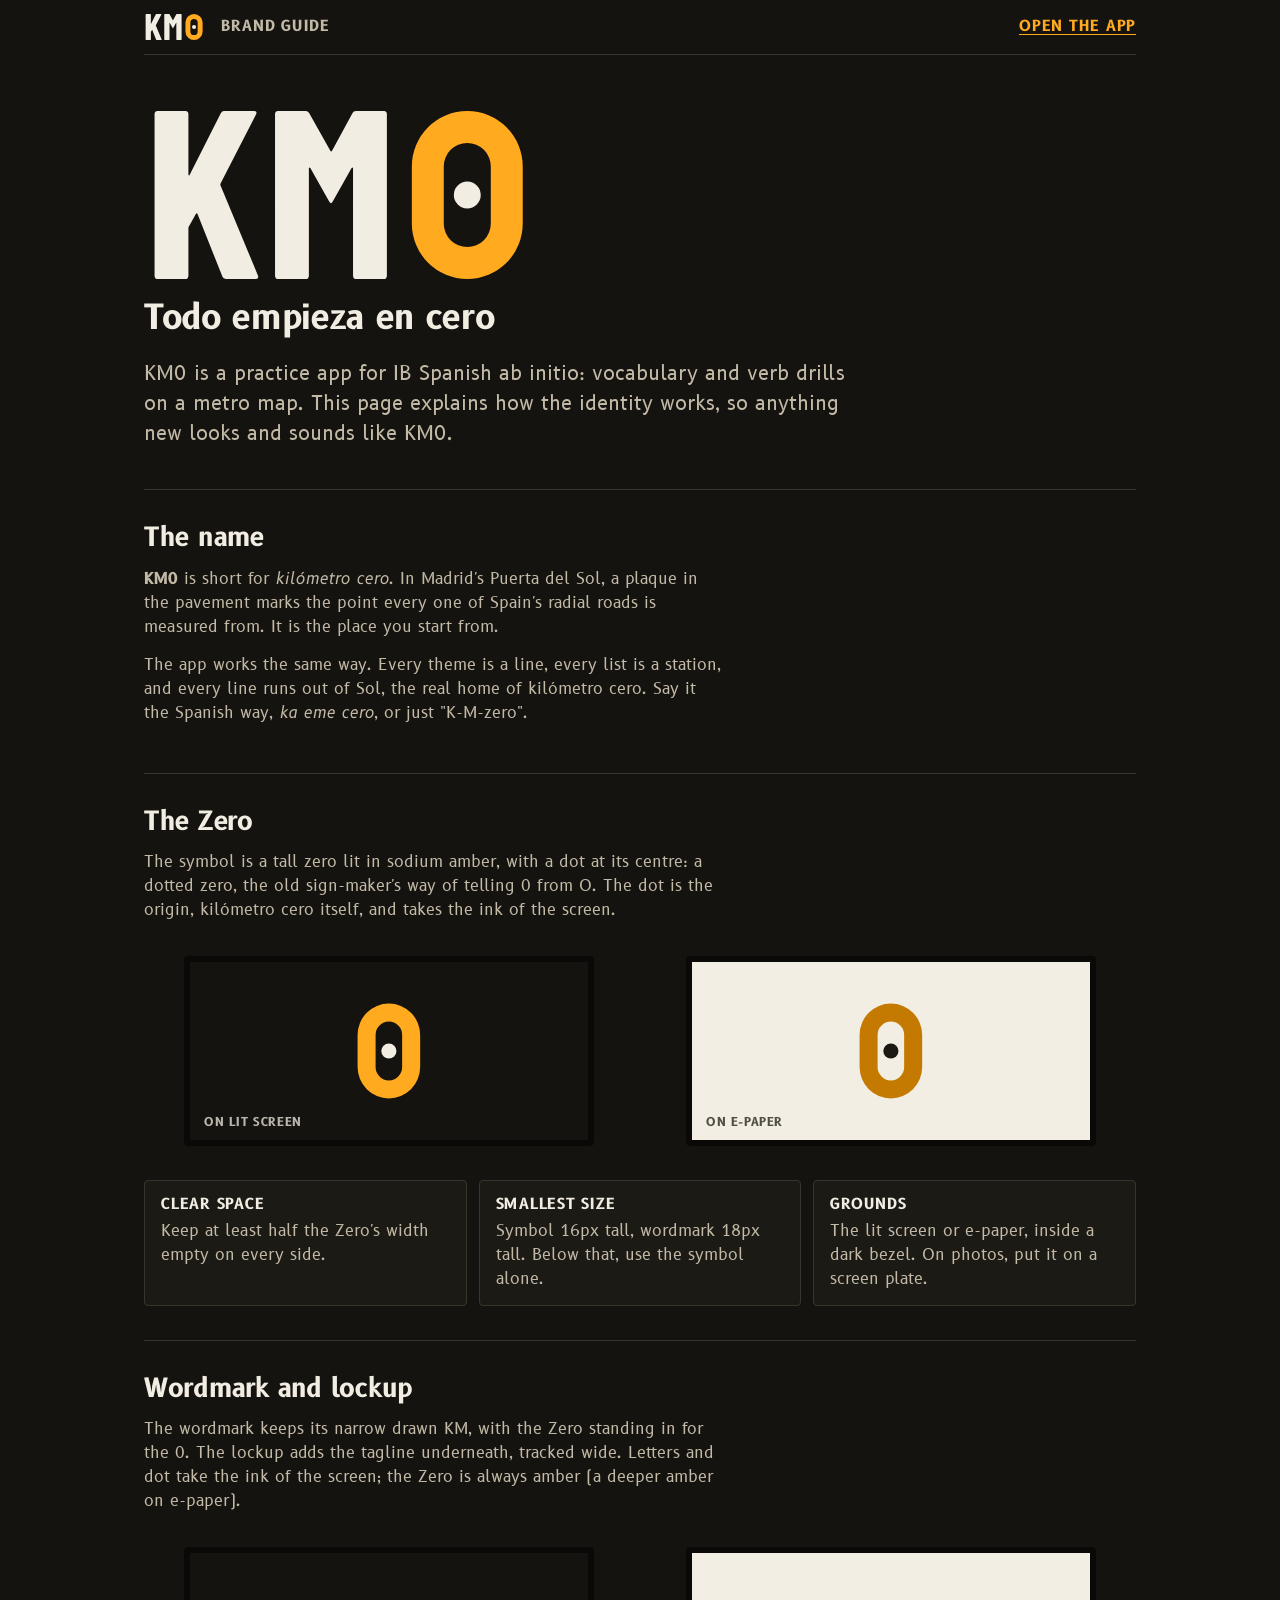
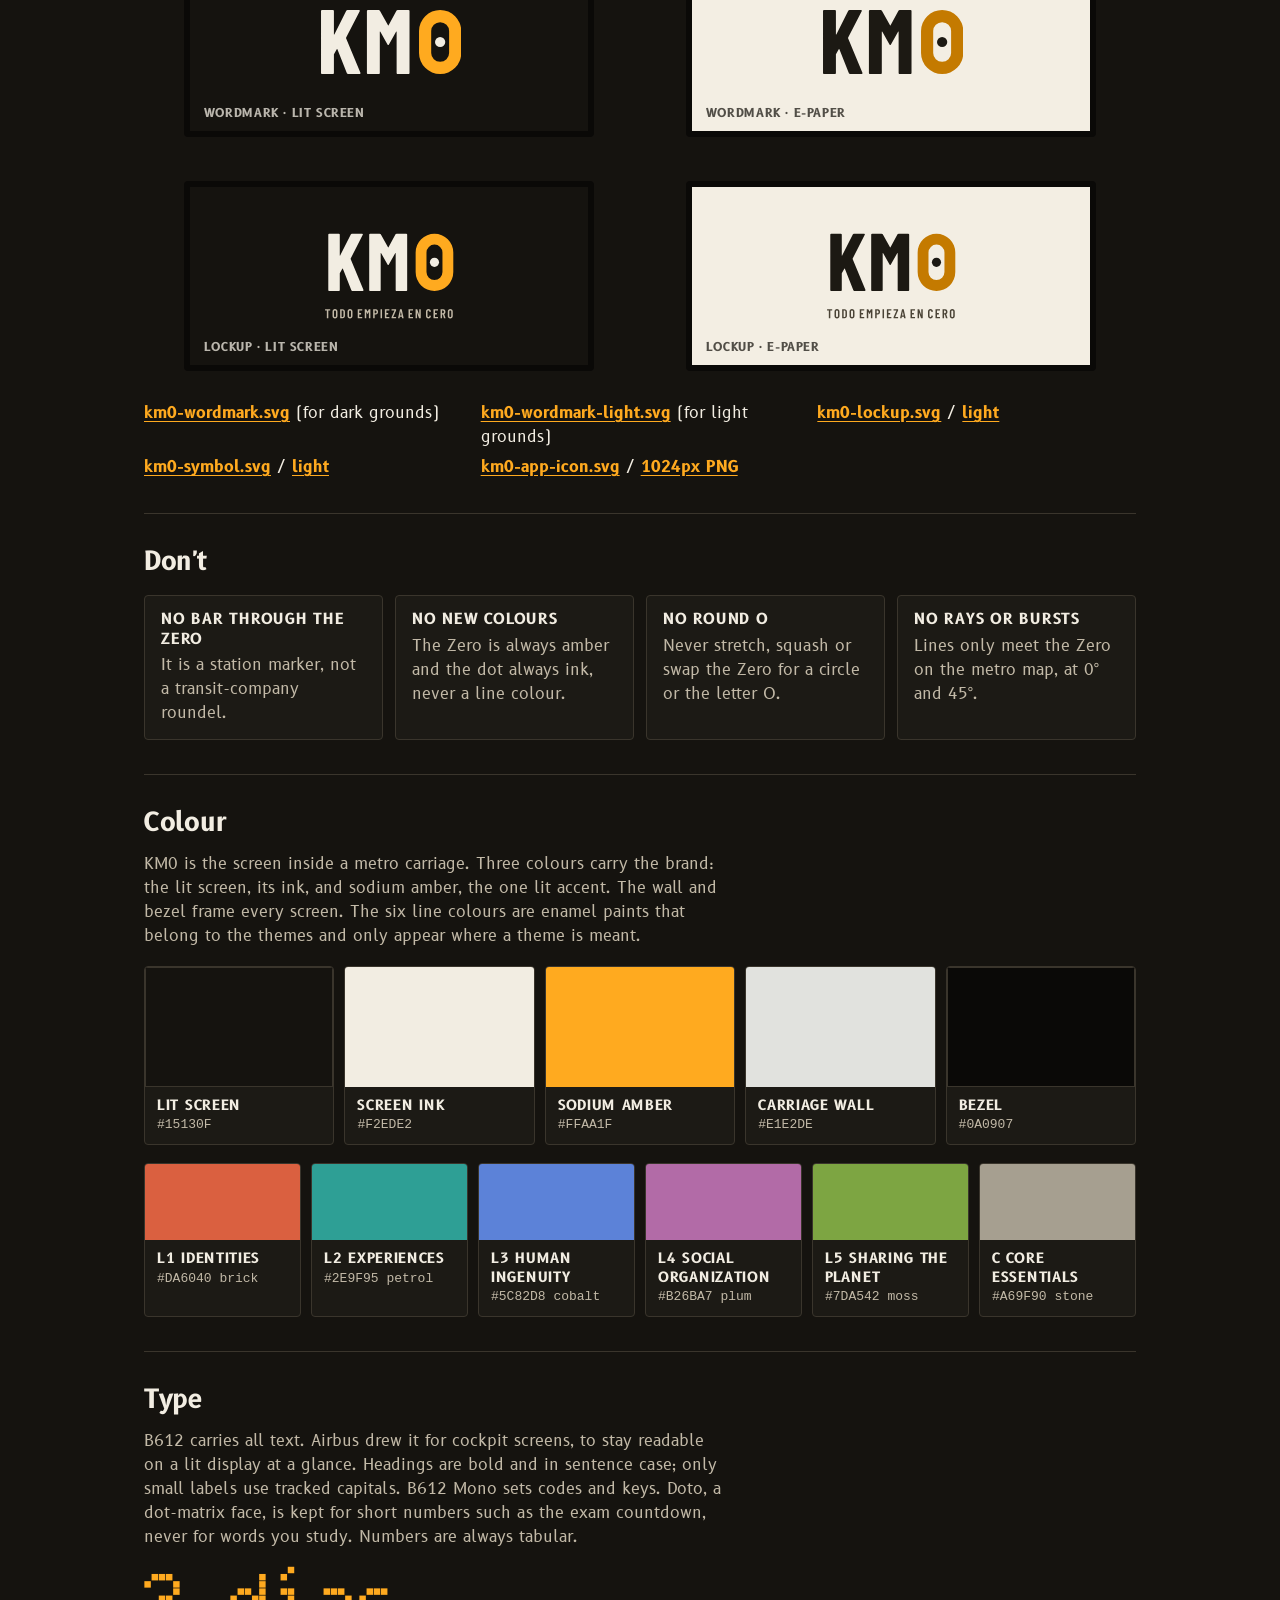
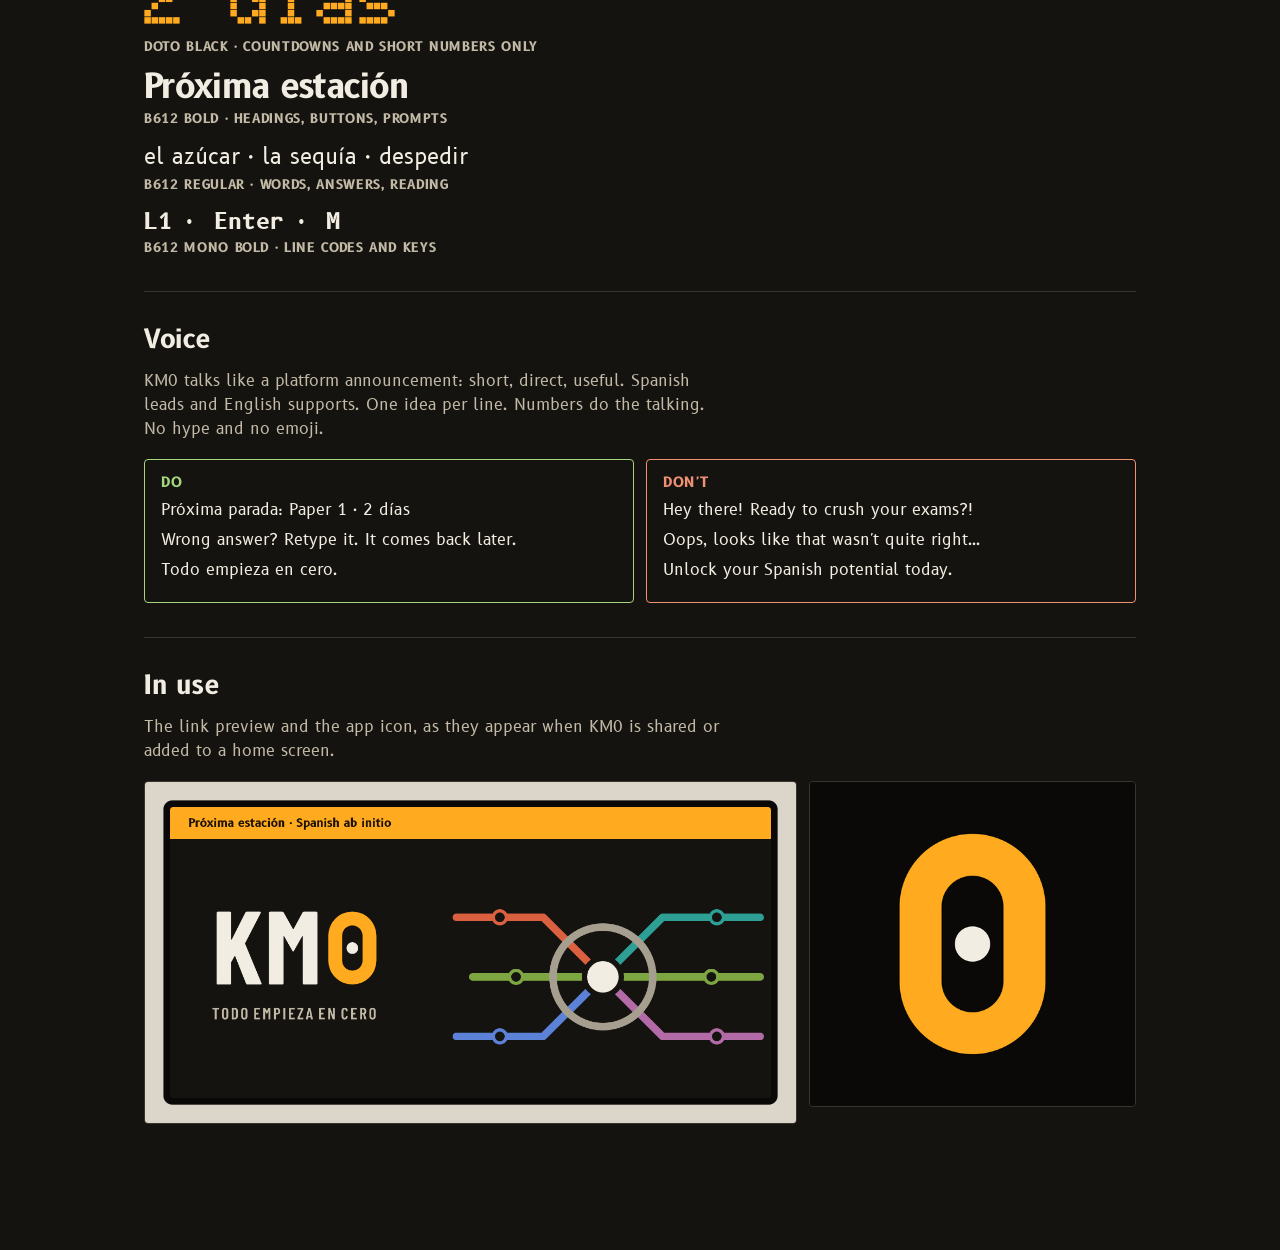
==== commit aa25bc58: "Cabin display redesign Built with Claude.  Co-Authored-By: Claude Opus 5.5 <noreply@anthropic.com>" ====
--- a/brand.html
+++ b/brand.html
@@ -5,57 +5,60 @@
   <meta name="viewport" content="width=device-width, initial-scale=1">
   <title>KM0 brand guide</title>
   <meta name="description" content="How the KM0 identity works: the name, the Zero, colour, type and voice.">
-  <meta name="theme-color" content="#0B1230">
+  <meta name="theme-color" content="#0A0907">
   <link rel="icon" href="icons/favicon.ico" sizes="any">
   <link rel="icon" type="image/png" sizes="32x32" href="icons/favicon-32x32.png">
   <link rel="stylesheet" href="styles.css">
   <style>
+    body { background: var(--ground); --zero: var(--amber); }
     .guide-top { display: flex; align-items: center; gap: 18px; flex-wrap: wrap; padding-block: 14px; border-bottom: 1px solid var(--rule); }
     .guide-top .km0 { height: 26px; width: auto; color: var(--ink); }
-    .guide-top .t { font: 700 15px/1.3 var(--sign); text-transform: uppercase; letter-spacing: .14em; color: var(--ink-2); }
-    .guide-top a { margin-left: auto; font: 700 15px/1.3 var(--sign); text-transform: uppercase; letter-spacing: .1em; }
+    .guide-top .t { font: 700 15px/1.3 var(--sign); text-transform: uppercase; letter-spacing: .05em; color: var(--ink-2); }
+    .guide-top a { margin-left: auto; font: 700 15px/1.3 var(--sign); text-transform: uppercase; letter-spacing: .05em; }
     .bg { max-width: 1040px; margin: 0 auto; padding-left: max(24px, env(safe-area-inset-left, 0px)); padding-right: max(24px, env(safe-area-inset-right, 0px)); padding-bottom: 90px; }
     .hero { padding-block: 56px 40px; display: grid; gap: 18px; }
     .hero .km0 { height: clamp(90px, 16vw, 168px); width: auto; color: var(--ink); }
-    .hero .tag { font: 700 clamp(22px, 3.4vw, 34px)/1.3 var(--sign); text-transform: uppercase; letter-spacing: .16em; }
-    .hero p { max-width: 62ch; color: var(--ink-2); font-size: 20px; margin: 0; }
+    .hero .tag { font: 700 clamp(22px, 3.4vw, 34px)/1.3 var(--sign); letter-spacing: -.01em; }
+    .hero p { max-width: 54ch; color: var(--ink-2); font-size: 20px; margin: 0; }
     section { padding-block: 34px; border-top: 1px solid var(--rule); }
-    section h2 { font: 700 26px/1.1 var(--sign); text-transform: uppercase; letter-spacing: .08em; margin-bottom: 14px; }
-    section > p, section li { max-width: 66ch; }
+    section h2 { font: 700 26px/1.1 var(--sign); letter-spacing: -.01em; margin-bottom: 14px; }
+    section > p, section li { max-width: 58ch; }
     section > p { color: var(--ink-2); margin: 0 0 14px; }
     .plates { display: grid; grid-template-columns: repeat(auto-fit, minmax(240px, 1fr)); gap: 12px; margin-top: 18px; }
-    .plate { border-radius: 6px; padding: 34px 24px; display: grid; place-items: center; min-height: 190px; position: relative; }
-    .plate.dark { background: #0B1230; color: #F4F4F0; border: 1px solid #2B3A78; }
-    .plate.light { background: #F4F4F0; color: #0B1230; }
+    .plate { border-radius: 4px; padding: 34px 24px; display: grid; place-items: center; min-height: 190px; position: relative; }
+    .plate.dark { background: #15130F; color: #F2EDE2; border: 6px solid #0A0907; --zero: #FFAA1F; }
+    .plate.light { background: #F3EEE3; color: #1C1913; border: 6px solid #0A0907; --zero: #C47A00; }
     .plate .km0 { height: 64px; width: auto; }
     .plates.two { grid-template-columns: repeat(2, 1fr); }
     @media (max-width: 560px) { .plates.two { grid-template-columns: 1fr; } }
     .plate .zero { height: 110px; width: auto; }
-    .plate figcaption { position: absolute; left: 14px; bottom: 10px; font: 600 12px/1.3 var(--sign); text-transform: uppercase; letter-spacing: .12em; opacity: .75; }
+    .plate figcaption { position: absolute; left: 14px; bottom: 10px; font: 600 12px/1.3 var(--sign); text-transform: uppercase; letter-spacing: .05em; opacity: .75; }
     .rules { display: grid; grid-template-columns: repeat(auto-fit, minmax(220px, 1fr)); gap: 12px; margin-top: 18px; }
-    .rule { border: 1px solid var(--rule); border-radius: 6px; padding: 14px 16px; background: var(--panel); }
-    .rule b { display: block; font: 700 15px/1.3 var(--sign); text-transform: uppercase; letter-spacing: .1em; margin-bottom: 4px; }
+    .rule { border: 1px solid var(--rule); border-radius: 4px; padding: 14px 16px; background: var(--panel); }
+    .rule b { display: block; font: 700 15px/1.3 var(--sign); text-transform: uppercase; letter-spacing: .05em; margin-bottom: 4px; }
     .rule span { color: var(--ink-2); font-size: 16px; }
     .swatches { display: grid; grid-template-columns: repeat(auto-fit, minmax(150px, 1fr)); gap: 10px; margin-top: 18px; }
-    .sw { border-radius: 6px; overflow: hidden; border: 1px solid var(--rule); background: var(--panel); }
+    .sw { border-radius: 4px; overflow: hidden; border: 1px solid var(--rule); background: var(--panel); }
     .sw i { display: block; height: 76px; }
     .sw div { padding: 10px 12px; font-size: 13px; }
-    .sw b { display: block; font: 700 14px/1.3 var(--sign); text-transform: uppercase; letter-spacing: .08em; }
+    .sw b { display: block; font: 700 14px/1.3 var(--sign); text-transform: uppercase; letter-spacing: .05em; }
     .sw code { color: var(--ink-2); font-size: 13px; }
     .sw.big i { height: 120px; }
     .spec { display: grid; gap: 14px; margin-top: 14px; }
-    .spec .a { font: 700 64px/1 var(--sign); text-transform: uppercase; letter-spacing: .04em; }
-    .spec .b { font: 600 22px/1.4 var(--ui); }
-    .spec small { display: block; color: var(--ink-2); font: 600 13px/1.3 var(--sign); text-transform: uppercase; letter-spacing: .12em; margin-top: 4px; }
+    .spec .a { font: 900 72px/1 var(--dot); color: var(--amber); }
+    .spec .s { font: 700 34px/1.1 var(--ui); letter-spacing: -.02em; }
+    .spec .c { font: 700 22px/1.3 var(--code); }
+    .spec .b { font: 400 22px/1.4 var(--ui); }
+    .spec small { display: block; color: var(--ink-2); font: 600 13px/1.3 var(--sign); text-transform: uppercase; letter-spacing: .05em; margin-top: 4px; }
     .voice { display: grid; grid-template-columns: 1fr 1fr; gap: 12px; margin-top: 18px; }
-    .voice div { border-radius: 6px; padding: 14px 16px; border: 1.5px solid var(--rule); }
+    .voice div { border-radius: 4px; padding: 14px 16px; border: 1.5px solid var(--rule); }
     .voice .do { border-color: var(--ok); }
     .voice .dont { border-color: var(--bad); }
-    .voice b { display: block; font: 700 14px/1.3 var(--sign); text-transform: uppercase; letter-spacing: .12em; margin-bottom: 6px; }
+    .voice b { display: block; font: 700 14px/1.3 var(--sign); text-transform: uppercase; letter-spacing: .05em; margin-bottom: 6px; }
     .voice .do b { color: var(--ok); } .voice .dont b { color: var(--bad); }
     .voice p { margin: 6px 0; }
     .inuse { display: grid; grid-template-columns: 2fr 1fr; gap: 12px; margin-top: 18px; align-items: start; }
-    .inuse img { width: 100%; height: auto; border-radius: 6px; border: 1px solid var(--rule); display: block; }
+    .inuse img { width: 100%; height: auto; border-radius: 4px; border: 1px solid var(--rule); display: block; }
     .files { list-style: none; padding: 0; margin: 14px 0 0; display: grid; grid-template-columns: repeat(auto-fit, minmax(240px, 1fr)); gap: 6px 18px; }
     .files a { font-weight: 600; }
     @media (max-width: 700px) { .voice, .inuse { grid-template-columns: 1fr; } .spec .a { font-size: 44px; } }
@@ -63,10 +66,10 @@
 </head>
 <body>
   <div class="bg">
-    <header class="guide-top"><svg class="km0" viewBox="0 0 225.43 100" role="img" aria-label="KM0"><g fill="currentColor"><path transform="translate(0.00 100) scale(0.14286 -0.14286)" d="M44 12V688Q44 693 47.5 696.5Q51 700 56 700H173Q178 700 181.5 696.5Q185 693 185 688V436Q185 432 187.5 431.5Q190 431 191 435L320 691Q325 700 334 700H458Q465 700 467.5 696.5Q470 693 467 686L319 398Q318 394 318 392L475 14Q476 12 476 8Q476 0 466 0H341Q330 0 327 9L223 271Q222 274 220.0 273.5Q218 273 216 271L187 219Q185 215 185 213V12Q185 7 181.5 3.5Q178 0 173 0H56Q51 0 47.5 3.5Q44 7 44 12Z"/><path transform="translate(72.14 100) scale(0.14286 -0.14286)" d="M379 700H495Q500 700 503.5 696.5Q507 693 507 688V12Q507 7 503.5 3.5Q500 0 495 0H378Q373 0 369.5 3.5Q366 7 366 12V461Q366 465 364.0 465.0Q362 465 360 462L282 324Q277 316 274 316Q271 316 266 324L188 462Q186 465 184.0 465.0Q182 465 182 461V12Q182 7 178.5 3.5Q175 0 170 0H53Q48 0 44.5 3.5Q41 7 41 12V688Q41 693 44.5 696.5Q48 700 53 700H168Q178 700 183 692L272 533Q275 529 278 533L364 692Q368 700 379 700Z"/></g><path fill="currentColor" fill-rule="evenodd" d="M192.43,0.00 A33.00,33.00 0 0 1 225.43,33.00 V67.00 A33.00,33.00 0 0 1 159.43,67.00 V33.00 A33.00,33.00 0 0 1 192.43,0.00Z M192.43,19.00 A14.00,14.00 0 0 1 206.43,33.00 V67.00 A14.00,14.00 0 0 1 178.43,67.00 V33.00 A14.00,14.00 0 0 1 192.43,19.00Z"/><circle cx="192.43" cy="50.00" r="8.00" fill="var(--scarlet)"/></svg><span class="t">Brand guide</span><a href="./">Open the app</a></header>
+    <header class="guide-top"><svg class="km0" viewBox="0 0 225.43 100" role="img" aria-label="KM0"><g fill="currentColor"><path transform="translate(0.00 100) scale(0.14286 -0.14286)" d="M44 12V688Q44 693 47.5 696.5Q51 700 56 700H173Q178 700 181.5 696.5Q185 693 185 688V436Q185 432 187.5 431.5Q190 431 191 435L320 691Q325 700 334 700H458Q465 700 467.5 696.5Q470 693 467 686L319 398Q318 394 318 392L475 14Q476 12 476 8Q476 0 466 0H341Q330 0 327 9L223 271Q222 274 220.0 273.5Q218 273 216 271L187 219Q185 215 185 213V12Q185 7 181.5 3.5Q178 0 173 0H56Q51 0 47.5 3.5Q44 7 44 12Z"/><path transform="translate(72.14 100) scale(0.14286 -0.14286)" d="M379 700H495Q500 700 503.5 696.5Q507 693 507 688V12Q507 7 503.5 3.5Q500 0 495 0H378Q373 0 369.5 3.5Q366 7 366 12V461Q366 465 364.0 465.0Q362 465 360 462L282 324Q277 316 274 316Q271 316 266 324L188 462Q186 465 184.0 465.0Q182 465 182 461V12Q182 7 178.5 3.5Q175 0 170 0H53Q48 0 44.5 3.5Q41 7 41 12V688Q41 693 44.5 696.5Q48 700 53 700H168Q178 700 183 692L272 533Q275 529 278 533L364 692Q368 700 379 700Z"/></g><path fill="var(--zero)" fill-rule="evenodd" d="M192.43,0.00 A33.00,33.00 0 0 1 225.43,33.00 V67.00 A33.00,33.00 0 0 1 159.43,67.00 V33.00 A33.00,33.00 0 0 1 192.43,0.00Z M192.43,19.00 A14.00,14.00 0 0 1 206.43,33.00 V67.00 A14.00,14.00 0 0 1 178.43,67.00 V33.00 A14.00,14.00 0 0 1 192.43,19.00Z"/><circle cx="192.43" cy="50.00" r="8.00" fill="currentColor"/></svg><span class="t">Brand guide</span><a href="./">Open the app</a></header>
 
     <div class="hero">
-      <svg class="km0" viewBox="0 0 225.43 100" role="img" aria-label="KM0"><g fill="currentColor"><path transform="translate(0.00 100) scale(0.14286 -0.14286)" d="M44 12V688Q44 693 47.5 696.5Q51 700 56 700H173Q178 700 181.5 696.5Q185 693 185 688V436Q185 432 187.5 431.5Q190 431 191 435L320 691Q325 700 334 700H458Q465 700 467.5 696.5Q470 693 467 686L319 398Q318 394 318 392L475 14Q476 12 476 8Q476 0 466 0H341Q330 0 327 9L223 271Q222 274 220.0 273.5Q218 273 216 271L187 219Q185 215 185 213V12Q185 7 181.5 3.5Q178 0 173 0H56Q51 0 47.5 3.5Q44 7 44 12Z"/><path transform="translate(72.14 100) scale(0.14286 -0.14286)" d="M379 700H495Q500 700 503.5 696.5Q507 693 507 688V12Q507 7 503.5 3.5Q500 0 495 0H378Q373 0 369.5 3.5Q366 7 366 12V461Q366 465 364.0 465.0Q362 465 360 462L282 324Q277 316 274 316Q271 316 266 324L188 462Q186 465 184.0 465.0Q182 465 182 461V12Q182 7 178.5 3.5Q175 0 170 0H53Q48 0 44.5 3.5Q41 7 41 12V688Q41 693 44.5 696.5Q48 700 53 700H168Q178 700 183 692L272 533Q275 529 278 533L364 692Q368 700 379 700Z"/></g><path fill="currentColor" fill-rule="evenodd" d="M192.43,0.00 A33.00,33.00 0 0 1 225.43,33.00 V67.00 A33.00,33.00 0 0 1 159.43,67.00 V33.00 A33.00,33.00 0 0 1 192.43,0.00Z M192.43,19.00 A14.00,14.00 0 0 1 206.43,33.00 V67.00 A14.00,14.00 0 0 1 178.43,67.00 V33.00 A14.00,14.00 0 0 1 192.43,19.00Z"/><circle cx="192.43" cy="50.00" r="8.00" fill="var(--scarlet)"/></svg>
+      <svg class="km0" viewBox="0 0 225.43 100" role="img" aria-label="KM0"><g fill="currentColor"><path transform="translate(0.00 100) scale(0.14286 -0.14286)" d="M44 12V688Q44 693 47.5 696.5Q51 700 56 700H173Q178 700 181.5 696.5Q185 693 185 688V436Q185 432 187.5 431.5Q190 431 191 435L320 691Q325 700 334 700H458Q465 700 467.5 696.5Q470 693 467 686L319 398Q318 394 318 392L475 14Q476 12 476 8Q476 0 466 0H341Q330 0 327 9L223 271Q222 274 220.0 273.5Q218 273 216 271L187 219Q185 215 185 213V12Q185 7 181.5 3.5Q178 0 173 0H56Q51 0 47.5 3.5Q44 7 44 12Z"/><path transform="translate(72.14 100) scale(0.14286 -0.14286)" d="M379 700H495Q500 700 503.5 696.5Q507 693 507 688V12Q507 7 503.5 3.5Q500 0 495 0H378Q373 0 369.5 3.5Q366 7 366 12V461Q366 465 364.0 465.0Q362 465 360 462L282 324Q277 316 274 316Q271 316 266 324L188 462Q186 465 184.0 465.0Q182 465 182 461V12Q182 7 178.5 3.5Q175 0 170 0H53Q48 0 44.5 3.5Q41 7 41 12V688Q41 693 44.5 696.5Q48 700 53 700H168Q178 700 183 692L272 533Q275 529 278 533L364 692Q368 700 379 700Z"/></g><path fill="var(--zero)" fill-rule="evenodd" d="M192.43,0.00 A33.00,33.00 0 0 1 225.43,33.00 V67.00 A33.00,33.00 0 0 1 159.43,67.00 V33.00 A33.00,33.00 0 0 1 192.43,0.00Z M192.43,19.00 A14.00,14.00 0 0 1 206.43,33.00 V67.00 A14.00,14.00 0 0 1 178.43,67.00 V33.00 A14.00,14.00 0 0 1 192.43,19.00Z"/><circle cx="192.43" cy="50.00" r="8.00" fill="currentColor"/></svg>
       <div class="tag">Todo empieza en cero</div>
       <p>KM0 is a practice app for IB Spanish ab initio: vocabulary and verb drills on a metro map. This page explains how the identity works, so anything new looks and sounds like KM0.</p>
     </div>
@@ -79,26 +82,26 @@
 
     <section>
       <h2>The Zero</h2>
-      <p>The symbol is a tall zero with a scarlet dot at its centre: a dotted zero, the old sign-maker's way of telling 0 from O. The dot is the origin, kilómetro cero itself. It is the only scarlet in the mark.</p>
+      <p>The symbol is a tall zero lit in sodium amber, with a dot at its centre: a dotted zero, the old sign-maker's way of telling 0 from O. The dot is the origin, kilómetro cero itself, and takes the ink of the screen.</p>
       <div class="plates">
-        <figure class="plate dark"><svg class="zero" xmlns="http://www.w3.org/2000/svg" viewBox="-8 -8 82.00 116.00" role="img" aria-label="KM0"><path fill="currentColor" fill-rule="evenodd" d="M33.00,0.00 A33.00,33.00 0 0 1 66.00,33.00 V67.00 A33.00,33.00 0 0 1 0.00,67.00 V33.00 A33.00,33.00 0 0 1 33.00,0.00Z M33.00,19.00 A14.00,14.00 0 0 1 47.00,33.00 V67.00 A14.00,14.00 0 0 1 19.00,67.00 V33.00 A14.00,14.00 0 0 1 33.00,19.00Z"/><circle cx="33.00" cy="50.00" r="8.00" fill="#E21D2D"/></svg><figcaption>On midnight</figcaption></figure>
-        <figure class="plate light"><svg class="zero" xmlns="http://www.w3.org/2000/svg" viewBox="-8 -8 82.00 116.00" role="img" aria-label="KM0"><path fill="currentColor" fill-rule="evenodd" d="M33.00,0.00 A33.00,33.00 0 0 1 66.00,33.00 V67.00 A33.00,33.00 0 0 1 0.00,67.00 V33.00 A33.00,33.00 0 0 1 33.00,0.00Z M33.00,19.00 A14.00,14.00 0 0 1 47.00,33.00 V67.00 A14.00,14.00 0 0 1 19.00,67.00 V33.00 A14.00,14.00 0 0 1 33.00,19.00Z"/><circle cx="33.00" cy="50.00" r="8.00" fill="#E21D2D"/></svg><figcaption>On porcelain</figcaption></figure>
+        <figure class="plate dark"><svg class="zero" xmlns="http://www.w3.org/2000/svg" viewBox="-8 -8 82.00 116.00" role="img" aria-label="KM0"><path fill="var(--zero)" fill-rule="evenodd" d="M33.00,0.00 A33.00,33.00 0 0 1 66.00,33.00 V67.00 A33.00,33.00 0 0 1 0.00,67.00 V33.00 A33.00,33.00 0 0 1 33.00,0.00Z M33.00,19.00 A14.00,14.00 0 0 1 47.00,33.00 V67.00 A14.00,14.00 0 0 1 19.00,67.00 V33.00 A14.00,14.00 0 0 1 33.00,19.00Z"/><circle cx="33.00" cy="50.00" r="8.00" fill="currentColor"/></svg><figcaption>On lit screen</figcaption></figure>
+        <figure class="plate light"><svg class="zero" xmlns="http://www.w3.org/2000/svg" viewBox="-8 -8 82.00 116.00" role="img" aria-label="KM0"><path fill="var(--zero)" fill-rule="evenodd" d="M33.00,0.00 A33.00,33.00 0 0 1 66.00,33.00 V67.00 A33.00,33.00 0 0 1 0.00,67.00 V33.00 A33.00,33.00 0 0 1 33.00,0.00Z M33.00,19.00 A14.00,14.00 0 0 1 47.00,33.00 V67.00 A14.00,14.00 0 0 1 19.00,67.00 V33.00 A14.00,14.00 0 0 1 33.00,19.00Z"/><circle cx="33.00" cy="50.00" r="8.00" fill="currentColor"/></svg><figcaption>On e-paper</figcaption></figure>
       </div>
       <div class="rules">
         <div class="rule"><b>Clear space</b><span>Keep at least half the Zero's width empty on every side.</span></div>
         <div class="rule"><b>Smallest size</b><span>Symbol 16px tall, wordmark 18px tall. Below that, use the symbol alone.</span></div>
-        <div class="rule"><b>Grounds</b><span>Midnight or porcelain only. On photos, put it on a midnight plate.</span></div>
+        <div class="rule"><b>Grounds</b><span>The lit screen or e-paper, inside a dark bezel. On photos, put it on a screen plate.</span></div>
       </div>
     </section>
 
     <section>
       <h2>Wordmark and lockup</h2>
-      <p>The wordmark sets KM in Barlow Condensed Bold, with the Zero standing in for the 0. The lockup adds the tagline underneath, tracked wide. Letters and Zero take the ink of the ground; the dot stays scarlet on both.</p>
+      <p>The wordmark keeps its narrow drawn KM, with the Zero standing in for the 0. The lockup adds the tagline underneath, tracked wide. Letters and dot take the ink of the screen; the Zero is always amber (a deeper amber on e-paper).</p>
       <div class="plates two">
-        <figure class="plate dark"><svg class="km0" viewBox="0 0 225.43 100" role="img" aria-label="KM0"><g fill="currentColor"><path transform="translate(0.00 100) scale(0.14286 -0.14286)" d="M44 12V688Q44 693 47.5 696.5Q51 700 56 700H173Q178 700 181.5 696.5Q185 693 185 688V436Q185 432 187.5 431.5Q190 431 191 435L320 691Q325 700 334 700H458Q465 700 467.5 696.5Q470 693 467 686L319 398Q318 394 318 392L475 14Q476 12 476 8Q476 0 466 0H341Q330 0 327 9L223 271Q222 274 220.0 273.5Q218 273 216 271L187 219Q185 215 185 213V12Q185 7 181.5 3.5Q178 0 173 0H56Q51 0 47.5 3.5Q44 7 44 12Z"/><path transform="translate(72.14 100) scale(0.14286 -0.14286)" d="M379 700H495Q500 700 503.5 696.5Q507 693 507 688V12Q507 7 503.5 3.5Q500 0 495 0H378Q373 0 369.5 3.5Q366 7 366 12V461Q366 465 364.0 465.0Q362 465 360 462L282 324Q277 316 274 316Q271 316 266 324L188 462Q186 465 184.0 465.0Q182 465 182 461V12Q182 7 178.5 3.5Q175 0 170 0H53Q48 0 44.5 3.5Q41 7 41 12V688Q41 693 44.5 696.5Q48 700 53 700H168Q178 700 183 692L272 533Q275 529 278 533L364 692Q368 700 379 700Z"/></g><path fill="currentColor" fill-rule="evenodd" d="M192.43,0.00 A33.00,33.00 0 0 1 225.43,33.00 V67.00 A33.00,33.00 0 0 1 159.43,67.00 V33.00 A33.00,33.00 0 0 1 192.43,0.00Z M192.43,19.00 A14.00,14.00 0 0 1 206.43,33.00 V67.00 A14.00,14.00 0 0 1 178.43,67.00 V33.00 A14.00,14.00 0 0 1 192.43,19.00Z"/><circle cx="192.43" cy="50.00" r="8.00" fill="var(--scarlet)"/></svg><figcaption>Wordmark · midnight</figcaption></figure>
-        <figure class="plate light"><svg class="km0" viewBox="0 0 225.43 100" role="img" aria-label="KM0"><g fill="currentColor"><path transform="translate(0.00 100) scale(0.14286 -0.14286)" d="M44 12V688Q44 693 47.5 696.5Q51 700 56 700H173Q178 700 181.5 696.5Q185 693 185 688V436Q185 432 187.5 431.5Q190 431 191 435L320 691Q325 700 334 700H458Q465 700 467.5 696.5Q470 693 467 686L319 398Q318 394 318 392L475 14Q476 12 476 8Q476 0 466 0H341Q330 0 327 9L223 271Q222 274 220.0 273.5Q218 273 216 271L187 219Q185 215 185 213V12Q185 7 181.5 3.5Q178 0 173 0H56Q51 0 47.5 3.5Q44 7 44 12Z"/><path transform="translate(72.14 100) scale(0.14286 -0.14286)" d="M379 700H495Q500 700 503.5 696.5Q507 693 507 688V12Q507 7 503.5 3.5Q500 0 495 0H378Q373 0 369.5 3.5Q366 7 366 12V461Q366 465 364.0 465.0Q362 465 360 462L282 324Q277 316 274 316Q271 316 266 324L188 462Q186 465 184.0 465.0Q182 465 182 461V12Q182 7 178.5 3.5Q175 0 170 0H53Q48 0 44.5 3.5Q41 7 41 12V688Q41 693 44.5 696.5Q48 700 53 700H168Q178 700 183 692L272 533Q275 529 278 533L364 692Q368 700 379 700Z"/></g><path fill="currentColor" fill-rule="evenodd" d="M192.43,0.00 A33.00,33.00 0 0 1 225.43,33.00 V67.00 A33.00,33.00 0 0 1 159.43,67.00 V33.00 A33.00,33.00 0 0 1 192.43,0.00Z M192.43,19.00 A14.00,14.00 0 0 1 206.43,33.00 V67.00 A14.00,14.00 0 0 1 178.43,67.00 V33.00 A14.00,14.00 0 0 1 192.43,19.00Z"/><circle cx="192.43" cy="50.00" r="8.00" fill="var(--scarlet)"/></svg><figcaption>Wordmark · porcelain</figcaption></figure>
-        <figure class="plate dark"><img src="brand/km0-lockup.svg" alt="KM0, Todo empieza en cero" style="height:96px;width:auto"><figcaption>Lockup · midnight</figcaption></figure>
-        <figure class="plate light"><img src="brand/km0-lockup-light.svg" alt="KM0, Todo empieza en cero" style="height:96px;width:auto"><figcaption>Lockup · porcelain</figcaption></figure>
+        <figure class="plate dark"><svg class="km0" viewBox="0 0 225.43 100" role="img" aria-label="KM0"><g fill="currentColor"><path transform="translate(0.00 100) scale(0.14286 -0.14286)" d="M44 12V688Q44 693 47.5 696.5Q51 700 56 700H173Q178 700 181.5 696.5Q185 693 185 688V436Q185 432 187.5 431.5Q190 431 191 435L320 691Q325 700 334 700H458Q465 700 467.5 696.5Q470 693 467 686L319 398Q318 394 318 392L475 14Q476 12 476 8Q476 0 466 0H341Q330 0 327 9L223 271Q222 274 220.0 273.5Q218 273 216 271L187 219Q185 215 185 213V12Q185 7 181.5 3.5Q178 0 173 0H56Q51 0 47.5 3.5Q44 7 44 12Z"/><path transform="translate(72.14 100) scale(0.14286 -0.14286)" d="M379 700H495Q500 700 503.5 696.5Q507 693 507 688V12Q507 7 503.5 3.5Q500 0 495 0H378Q373 0 369.5 3.5Q366 7 366 12V461Q366 465 364.0 465.0Q362 465 360 462L282 324Q277 316 274 316Q271 316 266 324L188 462Q186 465 184.0 465.0Q182 465 182 461V12Q182 7 178.5 3.5Q175 0 170 0H53Q48 0 44.5 3.5Q41 7 41 12V688Q41 693 44.5 696.5Q48 700 53 700H168Q178 700 183 692L272 533Q275 529 278 533L364 692Q368 700 379 700Z"/></g><path fill="var(--zero)" fill-rule="evenodd" d="M192.43,0.00 A33.00,33.00 0 0 1 225.43,33.00 V67.00 A33.00,33.00 0 0 1 159.43,67.00 V33.00 A33.00,33.00 0 0 1 192.43,0.00Z M192.43,19.00 A14.00,14.00 0 0 1 206.43,33.00 V67.00 A14.00,14.00 0 0 1 178.43,67.00 V33.00 A14.00,14.00 0 0 1 192.43,19.00Z"/><circle cx="192.43" cy="50.00" r="8.00" fill="currentColor"/></svg><figcaption>Wordmark · lit screen</figcaption></figure>
+        <figure class="plate light"><svg class="km0" viewBox="0 0 225.43 100" role="img" aria-label="KM0"><g fill="currentColor"><path transform="translate(0.00 100) scale(0.14286 -0.14286)" d="M44 12V688Q44 693 47.5 696.5Q51 700 56 700H173Q178 700 181.5 696.5Q185 693 185 688V436Q185 432 187.5 431.5Q190 431 191 435L320 691Q325 700 334 700H458Q465 700 467.5 696.5Q470 693 467 686L319 398Q318 394 318 392L475 14Q476 12 476 8Q476 0 466 0H341Q330 0 327 9L223 271Q222 274 220.0 273.5Q218 273 216 271L187 219Q185 215 185 213V12Q185 7 181.5 3.5Q178 0 173 0H56Q51 0 47.5 3.5Q44 7 44 12Z"/><path transform="translate(72.14 100) scale(0.14286 -0.14286)" d="M379 700H495Q500 700 503.5 696.5Q507 693 507 688V12Q507 7 503.5 3.5Q500 0 495 0H378Q373 0 369.5 3.5Q366 7 366 12V461Q366 465 364.0 465.0Q362 465 360 462L282 324Q277 316 274 316Q271 316 266 324L188 462Q186 465 184.0 465.0Q182 465 182 461V12Q182 7 178.5 3.5Q175 0 170 0H53Q48 0 44.5 3.5Q41 7 41 12V688Q41 693 44.5 696.5Q48 700 53 700H168Q178 700 183 692L272 533Q275 529 278 533L364 692Q368 700 379 700Z"/></g><path fill="var(--zero)" fill-rule="evenodd" d="M192.43,0.00 A33.00,33.00 0 0 1 225.43,33.00 V67.00 A33.00,33.00 0 0 1 159.43,67.00 V33.00 A33.00,33.00 0 0 1 192.43,0.00Z M192.43,19.00 A14.00,14.00 0 0 1 206.43,33.00 V67.00 A14.00,14.00 0 0 1 178.43,67.00 V33.00 A14.00,14.00 0 0 1 192.43,19.00Z"/><circle cx="192.43" cy="50.00" r="8.00" fill="currentColor"/></svg><figcaption>Wordmark · e-paper</figcaption></figure>
+        <figure class="plate dark"><img src="brand/km0-lockup.svg" alt="KM0, Todo empieza en cero" style="height:96px;width:auto"><figcaption>Lockup · lit screen</figcaption></figure>
+        <figure class="plate light"><img src="brand/km0-lockup-light.svg" alt="KM0, Todo empieza en cero" style="height:96px;width:auto"><figcaption>Lockup · e-paper</figcaption></figure>
       </div>
       <ul class="files">
         <li><a href="brand/km0-wordmark.svg">km0-wordmark.svg</a> (for dark grounds)</li>
@@ -113,7 +116,7 @@
       <h2>Don't</h2>
       <div class="rules">
         <div class="rule"><b>No bar through the Zero</b><span>It is a station marker, not a transit-company roundel.</span></div>
-        <div class="rule"><b>No new dot colours</b><span>The origin dot is always scarlet, never a line colour.</span></div>
+        <div class="rule"><b>No new colours</b><span>The Zero is always amber and the dot always ink, never a line colour.</span></div>
         <div class="rule"><b>No round O</b><span>Never stretch, squash or swap the Zero for a circle or the letter O.</span></div>
         <div class="rule"><b>No rays or bursts</b><span>Lines only meet the Zero on the metro map, at 0° and 45°.</span></div>
       </div>
@@ -121,28 +124,32 @@
 
     <section>
       <h2>Colour</h2>
-      <p>Three colours carry the brand. The six line colours belong to the themes and only appear where a theme is meant.</p>
+      <p>KM0 is the screen inside a metro carriage. Three colours carry the brand: the lit screen, its ink, and sodium amber, the one lit accent. The wall and bezel frame every screen. The six line colours are enamel paints that belong to the themes and only appear where a theme is meant.</p>
       <div class="swatches">
-        <div class="sw big"><i style="background:#0B1230;box-shadow:inset 0 0 0 1px #2B3A78"></i><div><b>Midnight</b><code>#0B1230</code></div></div>
-        <div class="sw big"><i style="background:#F4F4F0"></i><div><b>Porcelain</b><code>#F4F4F0</code></div></div>
-        <div class="sw big"><i style="background:#E21D2D"></i><div><b>Origin scarlet</b><code>#E21D2D</code></div></div>
+        <div class="sw big"><i style="background:#15130F;box-shadow:inset 0 0 0 1px #3A352C"></i><div><b>Lit screen</b><code>#15130F</code></div></div>
+        <div class="sw big"><i style="background:#F2EDE2"></i><div><b>Screen ink</b><code>#F2EDE2</code></div></div>
+        <div class="sw big"><i style="background:#FFAA1F"></i><div><b>Sodium amber</b><code>#FFAA1F</code></div></div>
+        <div class="sw big"><i style="background:#E1E2DE"></i><div><b>Carriage wall</b><code>#E1E2DE</code></div></div>
+        <div class="sw big"><i style="background:#0A0907;box-shadow:inset 0 0 0 1px #3A352C"></i><div><b>Bezel</b><code>#0A0907</code></div></div>
       </div>
       <div class="swatches">
-        <div class="sw"><i style="background:#E21D2D"></i><div><b>L1 Identities</b><code>#E21D2D</code></div></div>
-        <div class="sw"><i style="background:#FFC20E"></i><div><b>L2 Experiences</b><code>#FFC20E</code></div></div>
-        <div class="sw"><i style="background:#1E5BFF"></i><div><b>L3 Human ingenuity</b><code>#1E5BFF</code></div></div>
-        <div class="sw"><i style="background:#C2307A"></i><div><b>L4 Social organization</b><code>#C2307A</code></div></div>
-        <div class="sw"><i style="background:#22B14C"></i><div><b>L5 Sharing the planet</b><code>#22B14C</code></div></div>
-        <div class="sw"><i style="background:#A7B0C8"></i><div><b>C Core essentials</b><code>#A7B0C8</code></div></div>
+        <div class="sw"><i style="background:#DA6040"></i><div><b>L1 Identities</b><code>#DA6040 brick</code></div></div>
+        <div class="sw"><i style="background:#2E9F95"></i><div><b>L2 Experiences</b><code>#2E9F95 petrol</code></div></div>
+        <div class="sw"><i style="background:#5C82D8"></i><div><b>L3 Human ingenuity</b><code>#5C82D8 cobalt</code></div></div>
+        <div class="sw"><i style="background:#B26BA7"></i><div><b>L4 Social organization</b><code>#B26BA7 plum</code></div></div>
+        <div class="sw"><i style="background:#7DA542"></i><div><b>L5 Sharing the planet</b><code>#7DA542 moss</code></div></div>
+        <div class="sw"><i style="background:#A69F90"></i><div><b>C Core essentials</b><code>#A69F90 stone</code></div></div>
       </div>
     </section>
 
     <section>
       <h2>Type</h2>
-      <p>Barlow Condensed is the signage voice: anything you navigate by, press or read from a distance. Barlow is for reading and typing. Numbers are always tabular.</p>
+      <p>B612 carries all text. Airbus drew it for cockpit screens, to stay readable on a lit display at a glance. Headings are bold and in sentence case; only small labels use tracked capitals. B612 Mono sets codes and keys. Doto, a dot-matrix face, is kept for short numbers such as the exam countdown, never for words you study. Numbers are always tabular.</p>
       <div class="spec">
-        <div><div class="a">Próxima parada</div><small>Barlow Condensed Bold · uppercase · tracked</small></div>
-        <div><div class="b" lang="es">el azúcar · la sequía · despedir</div><small>Barlow SemiBold · words and answers</small></div>
+        <div><div class="a">2 días</div><small>Doto Black · countdowns and short numbers only</small></div>
+        <div><div class="s" lang="es">Próxima estación</div><small>B612 Bold · headings, buttons, prompts</small></div>
+        <div><div class="b" lang="es">el azúcar · la sequía · despedir</div><small>B612 Regular · words, answers, reading</small></div>
+        <div><div class="c">L1 · Enter · M</div><small>B612 Mono Bold · line codes and keys</small></div>
       </div>
     </section>
 
@@ -160,7 +167,7 @@
       <p>The link preview and the app icon, as they appear when KM0 is shared or added to a home screen.</p>
       <div class="inuse">
         <img src="icons/og-image.png" alt="KM0 link preview: the wordmark beside metro lines meeting at the Zero" width="1200" height="630">
-        <img src="icons/android-chrome-512x512.png" alt="KM0 app icon: the Zero on midnight" width="512" height="512">
+        <img src="icons/android-chrome-512x512.png" alt="KM0 app icon: the amber Zero on the bezel" width="512" height="512">
       </div>
     </section>
   </div>
--- a/styles.css
+++ b/styles.css
@@ -1,62 +1,59 @@
-/* Repaso · Línea de metro
-   Midnight-enamel ground, porcelain ink, Madrid-style line inks for the five themes + Core.
-   Porcelain variant for bright rooms keeps the same inks. */
-
-@font-face { font-family: "Barlow"; src: url("fonts/Barlow-400.woff2") format("woff2"); font-weight: 400; font-display: swap; }
-@font-face { font-family: "Barlow"; src: url("fonts/Barlow-400i.woff2") format("woff2"); font-weight: 400; font-style: italic; font-display: swap; }
-@font-face { font-family: "Barlow"; src: url("fonts/Barlow-600.woff2") format("woff2"); font-weight: 600; font-display: swap; }
-@font-face { font-family: "Barlow"; src: url("fonts/Barlow-700.woff2") format("woff2"); font-weight: 700; font-display: swap; }
-@font-face { font-family: "Barlow Condensed"; src: url("fonts/BarlowCondensed-500.woff2") format("woff2"); font-weight: 500; font-display: swap; }
-@font-face { font-family: "Barlow Condensed"; src: url("fonts/BarlowCondensed-600.woff2") format("woff2"); font-weight: 600; font-display: swap; }
-@font-face { font-family: "Barlow Condensed"; src: url("fonts/BarlowCondensed-700.woff2") format("woff2"); font-weight: 700; font-display: swap; }
+/* KM0 · Cabin display
+   The app is the screen inside a metro carriage: a lit display in a dark bezel on a warm wall.
+   Sodium-amber LED is the one lit accent; the five themes + Core are enamel line paints.
+   B612 (drawn for Airbus cockpit screens) carries all text; Doto, a dot-matrix face, only short numbers.
+   The paper variant swaps the lit screen for e-paper and keeps the bezel, wall and paints. */
+
+@font-face { font-family: "B612"; src: url("fonts/B612-400.woff2") format("woff2"); font-weight: 400; font-display: swap; }
+@font-face { font-family: "B612"; src: url("fonts/B612-400i.woff2") format("woff2"); font-weight: 400; font-style: italic; font-display: swap; }
+@font-face { font-family: "B612"; src: url("fonts/B612-700.woff2") format("woff2"); font-weight: 700; font-display: swap; }
+@font-face { font-family: "B612 Mono"; src: url("fonts/B612Mono-400.woff2") format("woff2"); font-weight: 400; font-display: swap; }
+@font-face { font-family: "B612 Mono"; src: url("fonts/B612Mono-700.woff2") format("woff2"); font-weight: 700; font-display: swap; }
+@font-face { font-family: "Doto"; src: url("fonts/Doto-900.woff2") format("woff2"); font-weight: 900; font-display: swap; }
 
 :root {
-  /* line inks (strokes, dots, chips) */
-  --l1: #E21D2D; --l2: #FFC20E; --l3: #1E5BFF; --l4: #C2307A; --l5: #22B14C; --lc: #A7B0C8;
-  --amber: #FFC20E;
-  --scarlet: #E21D2D;
-  --scarlet-deep: #C8121F;
-  --cobalt: #1E5BFF;
-  --on-amber: #0B1230;
+  /* enamel line paints (strokes, dots, chips) */
+  --l1: #DA6040; --l2: #2E9F95; --l3: #5C82D8; --l4: #B26BA7; --l5: #7DA542; --lc: #A69F90;
+  /* sodium-amber LED: the one lit accent */
+  --amber: #FFAA1F; --amber-hi: #FFBE52; --on-amber: #1E1303;
+  /* the carriage: wall, and the bezel every screen sits in */
+  --wall: #E1E2DE; --wall-ink: #2B2720; --wall-ink-2: #5A5346; --wall-rule: #BDB5A5;
+  --bezel: #0A0907;
+
+  /* lit screen (default) */
+  --ground: #15130F; --panel: #1C1A15; --panel-2: #27241D; --rule: #3A352C;
+  --ink: #F2EDE2; --ink-2: #C2B9A7; --ink-3: #9C9383; --focus: #FFAA1F; --led-text: #FFAA1F;
+  --ok: #A5D67F;   --ok-bg: #1F2B14;
+  --bad: #F09074;  --bad-bg: #3A1B12;
+  --near: #EBC067; --near-bg: #352810;
+  --hl-good: rgba(165, 214, 127, .26);
+  --hl-bad: rgba(240, 144, 116, .28);
   --dot-edge: transparent;
-
-  /* midnight enamel (default) */
-  --ground: #0B1230;
-  --panel: #111A3F;
-  --panel-2: #18245A;
-  --rule: #2B3A78;
-  --ink: #F4F4F0;
-  --ink-2: #C2CAE2;
-  --ink-3: #97A3C8;
-  --focus: #7FA4FF;
-  --ok: #5BD885;   --ok-bg: #0E2E2B;
-  --bad: #FF7076;  --bad-bg: #3A1426;
-  --near: #FFC20E; --near-bg: #2F2812;
-  --hl-good: rgba(91, 216, 133, .28);
-  --hl-bad: rgba(255, 112, 118, .30);
-  --sign: "Barlow Condensed", "Arial Narrow", system-ui, sans-serif;
-  --ui: "Barlow", system-ui, -apple-system, "Segoe UI", Roboto, sans-serif;
+  --ui: "B612", system-ui, -apple-system, "Segoe UI", Roboto, sans-serif;
+  --sign: var(--ui);
+  --code: "B612 Mono", ui-monospace, Consolas, monospace;
+  --dot: "Doto", "B612 Mono", monospace;
   color-scheme: dark;
 }
 :root[data-theme="light"] {
-  --ground: #EEF1F7; --panel: #FFFFFF; --panel-2: #E3E8F2; --rule: #C3CCDE;
-  --ink: #0B1230; --ink-2: #36426B; --ink-3: #515D86; --focus: #1E5BFF;
-  --ok: #12793A;  --ok-bg: #E2F4E8;
-  --bad: #C0172A; --bad-bg: #FBE4E6;
-  --near: #7E5300; --near-bg: #FFF3CC;
-  --hl-good: rgba(18, 121, 58, .18); --hl-bad: rgba(192, 23, 42, .16);
-  --dot-edge: rgba(11, 18, 48, .6);
-  color-scheme: light;
+    --ground: #F3EEE3; --panel: #FAF7F0; --panel-2: #E8E1D2; --rule: #CCC2AF;
+    --ink: #1C1913; --ink-2: #4A4336; --ink-3: #696152; --focus: #8A4F00; --led-text: #9A5600;
+    --ok: #3D6B1E;  --ok-bg: #E4EED8;
+    --bad: #A8371C; --bad-bg: #F6E0D8;
+    --near: #7A5400; --near-bg: #F6EBCF;
+    --hl-good: rgba(61, 107, 30, .18); --hl-bad: rgba(168, 55, 28, .16);
+    --dot-edge: rgba(28, 25, 19, .5);
+    color-scheme: light;
 }
 @media (prefers-color-scheme: light) {
   :root[data-theme="auto"] {
-    --ground: #EEF1F7; --panel: #FFFFFF; --panel-2: #E3E8F2; --rule: #C3CCDE;
-    --ink: #0B1230; --ink-2: #36426B; --ink-3: #515D86; --focus: #1E5BFF;
-    --ok: #12793A;  --ok-bg: #E2F4E8;
-    --bad: #C0172A; --bad-bg: #FBE4E6;
-    --near: #7E5300; --near-bg: #FFF3CC;
-    --hl-good: rgba(18, 121, 58, .18); --hl-bad: rgba(192, 23, 42, .16);
-    --dot-edge: rgba(11, 18, 48, .6);
+    --ground: #F3EEE3; --panel: #FAF7F0; --panel-2: #E8E1D2; --rule: #CCC2AF;
+    --ink: #1C1913; --ink-2: #4A4336; --ink-3: #696152; --focus: #8A4F00; --led-text: #9A5600;
+    --ok: #3D6B1E;  --ok-bg: #E4EED8;
+    --bad: #A8371C; --bad-bg: #F6E0D8;
+    --near: #7A5400; --near-bg: #F6EBCF;
+    --hl-good: rgba(61, 107, 30, .18); --hl-bad: rgba(168, 55, 28, .16);
+    --dot-edge: rgba(28, 25, 19, .5);
     color-scheme: light;
   }
 }
@@ -64,12 +61,12 @@
 * { box-sizing: border-box; }
 html, body { margin: 0; }
 body {
-  background: var(--ground); color: var(--ink);
+  background: var(--wall); color: var(--ink);
   font: 16px/1.5 var(--ui); min-height: 100vh;
   font-variant-numeric: tabular-nums;
   caret-color: var(--focus);
 }
-::selection { background: var(--cobalt); color: #fff; }
+::selection { background: var(--amber); color: var(--on-amber); }
 * { scrollbar-color: var(--rule) transparent; }
 button { font: inherit; color: inherit; cursor: pointer; }
 input, select { font: inherit; color: inherit; }
@@ -81,91 +78,262 @@
 
 /* ── top bar ── */
 .topbar {
-  background: var(--ground); position: sticky; top: env(safe-area-inset-top, 0px); z-index: 20;
+  --ink: #F2EDE2; --ink-2: #C2B9A7; --ink-3: #9C9383; --rule: #3A352C; --panel-2: #27241D; --focus: #FFAA1F;
+  background: var(--bezel); color: var(--ink); position: sticky; top: env(safe-area-inset-top, 0px); z-index: 20;
   display: flex; align-items: center; gap: 22px; padding: 0 28px; height: 60px;
-  border-bottom: 1px solid var(--rule);
+  border-bottom: 1px solid #000;
 }
 .brand { display: flex; align-items: center; gap: 12px; background: none; border: 0; padding: 0; color: var(--ink); text-align: left; }
 .brand .km0 { height: 24px; width: auto; display: block; color: var(--ink); }
-.brand small { display: block; font: 600 11px/1.15 var(--sign); text-transform: uppercase; letter-spacing: .12em; color: var(--ink-2); padding-left: 10px; border-left: 1.5px solid var(--rule); }
+.brand small { display: block; font: 600 11px/1.15 var(--sign); text-transform: uppercase; letter-spacing: .05em; color: var(--ink-2); padding-left: 10px; border-left: 1.5px solid var(--rule); }
 .nav { display: flex; gap: 2px; margin-left: 8px; }
 .nav button {
   background: none; border: 0; padding: 19px 12px 15px; color: var(--ink-2);
-  font: 600 15px/1 var(--sign); text-transform: uppercase; letter-spacing: .1em;
+  font: 700 15px/1 var(--sign); letter-spacing: 0;
   border-bottom: 3px solid transparent;
 }
 .nav button:hover { color: var(--ink); }
-.nav button.on { color: var(--ink); border-bottom-color: var(--l1); }
+.nav .l-short { display: none; }
+.nav button.on { color: var(--ink); border-bottom-color: var(--amber); }
 .hstats { margin-left: auto; display: flex; gap: 18px; align-items: center; }
-.pill { display: inline-flex; align-items: center; gap: 6px; font: 600 16px/1 var(--sign); letter-spacing: .06em; color: var(--ink-2); white-space: nowrap; }
+.pill { display: inline-flex; align-items: center; gap: 6px; font: 600 16px/1 var(--sign); letter-spacing: 0; color: var(--ink-2); white-space: nowrap; }
 .pill b { color: var(--ink); font-weight: 700; }
 .pill .ico { color: var(--amber); }
 
+/* footer: who made the thing, how to get help, what it is not */
+.foot {
+  --ink: var(--wall-ink); --ink-2: var(--wall-ink-2); --ink-3: var(--wall-ink-2); --rule: var(--wall-rule); --panel-2: transparent;
+  width: calc(100% - 2 * max(20px, env(safe-area-inset-left, 0px))); max-width: 1200px; margin: 0 auto; padding: 18px 10px max(28px, env(safe-area-inset-bottom, 0px));
+  display: flex; flex-wrap: wrap; align-items: center; justify-content: space-between; gap: 12px 24px;
+  color: var(--ink-2); font-size: 14px;
+  background: var(--wall);
+}
+.foot-id { display: flex; align-items: center; gap: 12px; font: 500 15px var(--sign); letter-spacing: .05em; }
+.foot-mark .km0 { --amber: #C47A00; height: 18px; width: auto; display: block; color: var(--ink); }
+.foot-links { display: flex; flex-wrap: wrap; align-items: center; gap: 6px 20px; }
+.foot-links button, .foot-links a { background: none; border: 0; padding: 4px 0; color: var(--ink-2); font: 600 14px var(--sign); text-transform: uppercase; letter-spacing: .05em; text-decoration: none; display: inline-flex; align-items: center; gap: 6px; }
+.foot-links button:hover, .foot-links a:hover { color: var(--ink); }
+.foot-links .ico { width: 15px; height: 15px; }
+.foot-links kbd { font-size: 12px; }
+@media (pointer: coarse) { #footKeys { display: none; } }
+.foot-ver { font: 600 13px var(--sign); letter-spacing: .05em; color: var(--ink-3); }
+.foot-note { flex: 1 0 100%; margin: 0; font-size: 13px; color: var(--ink-3); text-wrap: pretty; }
+
+/* keyboard shortcuts sheet (press ?) */
+.keys-dlg {
+  width: min(560px, calc(100vw - 32px)); padding: 20px 24px 12px; border: 6px solid var(--bezel); border-radius: 10px;
+  background: var(--panel); color: var(--ink);
+}
+.keys-dlg::backdrop { background: rgba(10, 9, 7, .62); }
+.kd-head { display: flex; justify-content: space-between; align-items: center; margin-bottom: 6px; }
+.kd-head h2 { font: 700 20px/1 var(--sign); letter-spacing: 0; }
+.kd-x { background: none; border: 0; padding: 6px; border-radius: 4px; color: var(--ink-2); display: grid; place-items: center; }
+.kd-x:hover { color: var(--ink); background: var(--panel-2); }
+.kd-x .ico { width: 20px; height: 20px; }
+@media (prefers-reduced-motion: no-preference) {
+  .keys-dlg[open] { animation: km-sheet .22s cubic-bezier(.16, 1, .3, 1); }
+  .keys-dlg[open]::backdrop { animation: km-fade .22s ease-out; }
+}
+@keyframes km-sheet { from { opacity: 0; transform: translateY(10px) scale(.98); } }
+@keyframes km-fade { from { opacity: 0; } }
+
+/* The carriage around the screen (drawn in app.js from photos of Madrid Metro cars). One 600px bay repeats, centred.
+   The tunnel sits behind the bay and shows through its windows; it only moves when you make progress (cabinMove). */
+.cabin { position: fixed; inset: 0; z-index: -1; pointer-events: none; overflow: hidden;
+  background:
+    linear-gradient(#C6C5BF, #C6C5BF) 0 78px / 100% 6px no-repeat,
+    repeating-linear-gradient(90deg, #F8F7F3 0 10px, #D6D5CF 10px 12px) 0 60px / 100% 18px no-repeat,
+    #E1E2DE; }
+.cabin .scene { position: absolute; left: 0; right: 0; bottom: 46px; }
+.scene { position: relative; height: 470px; overflow: hidden; }
+.scene .bays { position: absolute; inset: 0; background: var(--bay) center top / 600px 470px repeat-x; }
+.cabin .bays { background-image: var(--bay-plain); }
+.cabin .ads { display: none; }
+/* an ad hangs in a side gap only when the whole framed poster fits there, scaled to the gap */
+.side-ad {
+  display: none; position: absolute; top: calc(100vh - 46px - 470px + 32px); width: 440px; height: 128px;
+  border: 6px solid #BAB9B3; border-radius: 6px; background: #1A1814; transform-origin: center top;
+  transform: translateX(-50%) scale(var(--s, 1));
+}
+.side-ad .ad { width: 428px; height: 116px; }
+.side-ad.l { left: calc((100vw - 1200px) / 4); }
+.side-ad.r { left: calc(100vw - (100vw - 1200px) / 4); }
+@media (min-width: 1780px) { .side-ad { display: block; --s: .62; } }
+@media (min-width: 2000px) { .side-ad { --s: .82; } }
+@media (min-width: 2180px) { .side-ad { --s: 1; } }
+@media (max-height: 640px) { .side-ad { display: none; } }
+.scene .tunnel {
+  position: absolute; left: 0; right: 0; top: 220px; height: 186px;
+  background:
+    linear-gradient(#1A1814, #1A1814) 0 0 / 100% 26px no-repeat,
+    linear-gradient(#3A352E, #3A352E) 0 112px / 100% 3px no-repeat,
+    linear-gradient(#34302A, #34302A) 0 122px / 100% 3px no-repeat,
+    #100F0C;
+}
+.scene .tunnel i, .tunnel.strip i { position: absolute; inset: 0; }
+.tunnel.strip {
+  position: relative; height: 26px; margin: 0 0 12px; border-radius: 13px; overflow: hidden;
+  border: 3px solid #2A2824; box-shadow: 0 0 0 2px var(--panel-2);
+  background: linear-gradient(#3A352E, #3A352E) 0 15px / 100% 2px no-repeat, #100F0C;
+}
+.tunnel.strip .ribs { background: linear-gradient(90deg, #1F1C17 0 8px, transparent 8px) 0 0 / 95px 100% repeat-x; }
+.tunnel.strip .lamps { background: linear-gradient(90deg, #FFD991 0 28px, transparent 28px) 0 5px / 190px 4px repeat-x; }
+.scene .ribs { background: linear-gradient(90deg, #1F1C17 0 10px, transparent 10px) 0 26px / 95px 100% repeat-x; }
+.scene .lamps { background:
+  linear-gradient(90deg, #FFD991 0 28px, transparent 28px) 0 40px / 190px 5px repeat-x,
+  linear-gradient(90deg, rgba(255, 217, 145, .09) 0 28px, transparent 28px) 0 45px / 190px 80px repeat-x; }
+/* reflections on the glass stay put while the tunnel runs past */
+.scene .tunnel::after { content: ""; position: absolute; inset: 0;
+  background: linear-gradient(112deg, transparent 0 22%, rgba(255, 255, 255, .06) 22% 30%, transparent 30% 34%, rgba(255, 255, 255, .04) 34% 36%, transparent 36%) center top / 600px 100% repeat-x; }
+.floor {
+  height: 46px;
+  background:
+    linear-gradient(#4A4741, #4A4741) 0 0 / 100% 7px no-repeat,
+    linear-gradient(90deg, transparent 0 calc(100% - 1px), rgba(0, 0, 0, .12) calc(100% - 1px)) 0 0 / 300px 100%,
+    #8C8378;
+}
+.cabin .floor { position: absolute; left: 0; right: 0; bottom: 0; }
+.carriage { background: #E1E2DE; }
+/* below the footer: only whole framed ads, in an odd number of bays centred on the page (600, 1800, 3000px…) */
+@supports (width: round(down, 100%, 1px)) {
+  .carriage .bays { background-image: var(--bay-plain); }
+  .carriage .ads { top: 32px; height: 128px; gap: 160px; margin: 0 auto; overflow: hidden; width: calc(round(down, 100% + 600px, 1200px) - 600px); }
+  .carriage .ad { width: 440px; height: 128px; border: 6px solid #BAB9B3; border-radius: 6px; }
+}
+.focus .carriage { display: none; }
+
+/* the ads: 428 × 116 posters in the cove frames, lined up with the bays */
+.ads { position: absolute; left: 0; right: 0; top: 38px; height: 116px; display: flex; justify-content: center; gap: 172px; }
+.ad { flex: none; width: 428px; height: 116px; margin: 0; padding: 14px 18px; overflow: hidden; display: grid; align-content: center; gap: 2px; font-size: 13px; line-height: 1.3; }
+.ad b { font: 700 22px/1.1 var(--ui); letter-spacing: -.01em; }
+.ad em { font: italic 400 10.5px/1.3 var(--ui); opacity: .75; margin-top: 4px; }
+.ad-estar { background: #F4EFE4; color: #1E2433; box-shadow: inset 0 9px 0 #1E2433; padding-top: 20px; }
+.ad-estar b { text-transform: uppercase; letter-spacing: .04em; font-size: 19px; }
+.ad-seat { background: #1F5E8C; color: #fff; grid-template-columns: 58px 1fr; align-items: center; column-gap: 14px; }
+.ad-seat svg { width: 58px; height: 58px; fill: #fff; background: #174A6F; border-radius: 4px; padding: 6px; }
+.ad-seat b { font-size: 17px; }
+.ad-seat div { display: grid; gap: 2px; }
+.ad-km0 { background: #15130F; color: #F2EDE2; border: 2px solid #0A0907; }
+.ad-km0 b { color: #FFAA1F; }
+.ad-pret { background: #E9D9BE; color: #3A2414; }
+.ad-pret b { font-family: var(--code); font-size: 20px; }
+
+/* the screen is screwed into the wall */
+main { position: relative; }
+main::before, main::after { content: ""; position: absolute; top: -6px; width: 5px; height: 5px; border-radius: 50%; background: #2C2923; }
+main::before { left: 18px; }
+main::after { right: 18px; }
+
 /* paints the band above the sticky bar on phones with a top inset (zero height elsewhere) */
-body::before { content: ""; position: fixed; inset: 0 0 auto; height: env(safe-area-inset-top, 0px); z-index: 21; background: var(--ground); }
-main { max-width: 1240px; margin: 0 auto; padding-block: 24px 90px; padding-left: max(28px, env(safe-area-inset-left, 0px)); padding-right: max(28px, env(safe-area-inset-right, 0px)); }
+body::before { content: ""; position: fixed; inset: 0 0 auto; height: env(safe-area-inset-top, 0px); z-index: 21; background: var(--bezel); }
+main {
+  width: calc(100% - 2 * max(20px, env(safe-area-inset-left, 0px))); max-width: 1200px; margin: 18px auto 0; padding: 24px 28px 56px;
+  background: var(--ground); border: 8px solid var(--bezel); border-radius: 12px;
+}
 
 /* ── generic ── */
-.card { background: var(--panel); border: 1px solid var(--rule); border-radius: 6px; padding: 20px; }
+.card { background: var(--panel); border: 1px solid var(--rule); border-radius: 4px; padding: 20px; }
 .btn {
   display: inline-flex; align-items: center; justify-content: center; gap: 10px;
   border-radius: 4px; padding: 10px 18px; min-height: 42px;
-  font: 700 16px/1 var(--sign); text-transform: uppercase; letter-spacing: .1em;
+  font: 700 16px/1 var(--sign); letter-spacing: 0;
   background: transparent; color: var(--ink); border: 1.5px solid var(--ink-2);
   transition: background .12s, border-color .12s;
 }
 .btn:hover { border-color: var(--ink); background: var(--panel-2); }
-.btn:active { transform: translateY(1px); }
-.btn.primary { background: var(--scarlet); border-color: var(--scarlet); color: #fff; }
-.btn.primary:hover { background: var(--scarlet-deep); border-color: var(--scarlet-deep); }
+.btn:active { transform: translateY(1px) scale(.98); }
+.btn.primary { background: var(--amber); border-color: var(--amber); color: var(--on-amber); }
+.btn.primary:hover { background: var(--amber-hi); border-color: var(--amber-hi); }
 .btn.big { min-height: 50px; padding: 12px 24px; font-size: 18px; }
-.btn.primary kbd { background: transparent; color: #fff; border-color: rgba(255,255,255,.65); margin-left: 4px; }
+.btn.primary kbd { background: transparent; color: var(--on-amber); border-color: rgba(30, 19, 3, .55); margin-left: 4px; }
 .btn:disabled { opacity: .45; cursor: default; }
+.mc button { transition: border-color .12s, background .12s, transform .08s; }
+.mc button:active:not(:disabled) { transform: scale(.985); }
+
+/* Motion: every answer is a stop on the line. The next word pulls in from the right, the result lights up
+   like a platform sign (the check draws itself, a miss nudges the card), and the cleared station pops. */
+@media (prefers-reduced-motion: no-preference) {
+  #app.km-screen > * { animation: km-screen .22s cubic-bezier(.16, 1, .3, 1) backwards; }
+  .qcard.arrive > * { animation: km-arrive .28s cubic-bezier(.16, 1, .3, 1) backwards; }
+  .qcard.arrive > :nth-child(2) { animation-delay: .03s; }
+  .qcard.arrive > :nth-child(n+3) { animation-delay: .06s; }
+  .fb { animation: km-signal .24s cubic-bezier(.16, 1, .3, 1) backwards; }
+  .fb.ok .fb-h > .ico path { stroke-dasharray: 20; animation: km-check .32s .06s cubic-bezier(.33, 0, .2, 1) backwards; }
+  .fb .pts { animation: km-pts .4s .1s cubic-bezier(.16, 1, .3, 1) backwards; }
+  .qcard.bad:not(:has(.mc)), .mc button.wrong { animation: km-nudge .32s cubic-bezier(.33, 0, .2, 1); }
+  .mc button.right { animation: km-press .3s cubic-bezier(.16, 1, .3, 1); }
+  .session .sline .tk.done { animation: km-tickpop .35s cubic-bezier(.16, 1, .3, 1); }
+  .s-stat.bump .ico { animation: km-turn .45s cubic-bezier(.16, 1, .3, 1); }
+  .combo { animation: km-pts .3s cubic-bezier(.16, 1, .3, 1); }
+}
+@keyframes km-screen { from { opacity: 0; transform: translateY(6px); } }
+@keyframes km-arrive { from { opacity: 0; transform: translateX(28px); } }
+@keyframes km-signal { from { clip-path: inset(0 100% 0 0 round 4px); } to { clip-path: inset(0 0 0 0 round 4px); } }
+@keyframes km-check { from { stroke-dashoffset: 20; } to { stroke-dashoffset: 0; } }
+@keyframes km-pts { from { opacity: 0; transform: translateY(6px) scale(.6); } }
+@keyframes km-nudge { 20% { transform: translateX(-7px); } 50% { transform: translateX(5px); } 80% { transform: translateX(-2px); } }
+@keyframes km-press { 40% { transform: scale(1.03); } }
+@keyframes km-tickpop { 50% { transform: scale(1.8); } }
+@keyframes km-turn { 50% { transform: scale(1.35) rotate(36deg); } to { transform: rotate(72deg); } }
 .link { background: none; border: 0; color: var(--focus); padding: 0; font: 600 14px var(--ui); text-decoration: underline; text-underline-offset: 3px; }
 .muted { color: var(--ink-2); }
 .row { display: flex; gap: 10px; align-items: center; flex-wrap: wrap; }
 .grow { flex: 1; min-width: 0; }
-.sec-title { font: 600 15px/1 var(--sign); text-transform: uppercase; letter-spacing: .14em; color: var(--ink-2); margin: 40px 0 14px; display: flex; align-items: center; gap: 14px; }
+.sec-title { font: 600 15px/1 var(--sign); text-transform: uppercase; letter-spacing: .05em; color: var(--ink-2); margin: 40px 0 14px; display: flex; align-items: center; gap: 14px; }
 .sec-title::after { content: ""; flex: 1; height: 1px; background: var(--rule); }
 .hint { color: var(--ink-3); font-style: italic; font-weight: 400; font-size: .85em; }
 kbd {
-  font: 600 12px/1 var(--ui); padding: 3px 6px; border-radius: 3px;
+  font: 700 12px/1 var(--code); padding: 3px 6px; border-radius: 3px;
   border: 1px solid var(--rule); background: var(--panel-2); color: var(--ink);
 }
 .lchip {
   display: inline-grid; place-items: center; min-width: 30px; height: 22px; padding: 0 6px; border-radius: 3px;
-  font: 700 13px/1 var(--sign); letter-spacing: .04em; background: var(--c); color: var(--on, #fff); flex: none;
+  font: 700 13px/1 var(--code); letter-spacing: 0; background: var(--c); color: var(--on, #fff); flex: none;
 }
 
 /* ── home: departure board + network ── */
-.home { display: grid; grid-template-columns: 360px 1fr; gap: 24px; align-items: start; }
+.home { display: grid; grid-template-columns: 360px 1fr; grid-template-areas: "board net" "pf net"; gap: 24px; align-items: start; }
+.board { grid-area: board; }
+.net-wrap { grid-area: net; }
 .board { display: grid; gap: 16px; }
-.exams { background: var(--amber); color: var(--on-amber); border-radius: 6px; padding: 14px 18px; }
-.exam { display: grid; grid-template-columns: 1fr auto; align-items: center; padding: 10px 0 8px; border-top: 1.5px solid rgba(11,18,48,.25); }
+.exams { background: var(--panel); color: var(--ink); border: 1px solid var(--rule); border-radius: 4px; padding: 14px 18px; }
+.exam { display: grid; grid-template-columns: 1fr auto; align-items: center; padding: 10px 0 8px; border-top: 1px solid var(--rule); }
 .exam:first-child { border-top: 0; padding-top: 2px; }
-.exam b { font: 700 22px/1.1 var(--sign); text-transform: uppercase; letter-spacing: .04em; }
-.exam small { display: block; font-size: 14px; font-weight: 600; }
-.exam .days { font: 700 64px/.9 var(--sign); letter-spacing: 0; }
-.exam .days span { font-size: 20px; margin-left: 4px; letter-spacing: .06em; text-transform: uppercase; }
+.exam b { font: 700 22px/1.1 var(--sign); letter-spacing: 0; }
+.exam small { display: block; font-size: 14px; color: var(--ink-2); }
+.exam .days { font: 900 64px/.9 var(--dot); color: var(--led-text); }
+.exam .days span { font: 700 14px var(--ui); color: var(--ink-2); margin-left: 4px; }
+.exam-plan { grid-column: 1 / -1; margin: 8px 0 2px; font-size: 14px; color: var(--ink-2); text-wrap: pretty; }
+.exam-plan b { color: var(--led-text); margin-right: 4px; }
+.exam-plan .link { font-size: inherit; }
 .exam-set { display: block; font-size: 15px; font-weight: 600; padding-top: 8px; }
-.exam-set button { color: var(--on-amber); text-decoration: underline; text-underline-offset: 3px; background: none; border: 0; padding: 0; font: inherit; }
-.due { background: var(--panel); border: 1px solid var(--rule); border-radius: 6px; padding: 16px 18px; }
-.due h2 { font: 700 18px/1.1 var(--sign); text-transform: uppercase; letter-spacing: .1em; display: flex; justify-content: space-between; align-items: baseline; }
+.exam-set button { color: var(--focus); text-decoration: underline; text-underline-offset: 3px; background: none; border: 0; padding: 0; font: inherit; }
+.due { background: var(--panel); border: 1px solid var(--rule); border-radius: 4px; padding: 16px 18px; }
+.due h2 { font: 700 18px/1.1 var(--sign); letter-spacing: 0; display: flex; justify-content: space-between; align-items: baseline; }
 .due h2 span { color: var(--ink-2); font-weight: 600; font-size: 15px; }
 .dep { list-style: none; margin: 10px 0 14px; padding: 0; }
 .dep li { display: grid; grid-template-columns: auto 1fr auto; gap: 10px; align-items: center; padding: 7px 0; border-top: 1px solid var(--rule); }
 .dep li b { font-weight: 600; }
-.dep li small { color: var(--ink-3); font: 500 14px var(--sign); text-transform: uppercase; letter-spacing: .06em; }
+.dep li small { color: var(--ink-3); font: 500 14px var(--sign); text-transform: uppercase; letter-spacing: .05em; }
 .dep-empty { color: var(--ink-2); margin: 10px 0 14px; }
+.plan { display: flex; align-items: center; gap: 10px; margin: 8px 0 0; color: var(--ink-2); font-size: 15px; }
+.plan-dots { display: inline-flex; gap: 4px; flex: none; }
+.plan-dots i { width: 12px; height: 12px; border-radius: 50%; border: 2.5px solid var(--ink-2); }
+.plan-dots i.on { background: var(--ink); border-color: var(--ink); }
+.smart-set { display: flex; justify-content: space-between; gap: 10px; align-items: baseline; font-size: 14px; color: var(--ink-2); margin-top: -2px; }
+.smart-set .ico { width: 1em; height: 1em; vertical-align: -0.12em; }
+.smart-opts { display: grid; gap: 8px; }
+.smart-opts[hidden] { display: none; }
+.smart-opts .seg button { font-size: 14px; }
 .board .actions { display: grid; gap: 10px; }
 .board .actions .row .btn { flex: 1; }
 .legend { list-style: none; margin: 0; padding: 14px 0 0; border-top: 1px solid var(--rule); display: flex; flex-wrap: wrap; gap: 8px 26px; }
 .legend li { display: flex; gap: 8px; align-items: center; font-weight: 600; }
-.legend li span:last-child { color: var(--ink-2); font: 600 16px var(--sign); letter-spacing: .04em; }
+.legend li span:last-child { color: var(--ink-2); font: 600 16px var(--sign); letter-spacing: 0; }
 
 .net-wrap { padding: 4px 0 0; }
 .net-head { display: flex; align-items: baseline; justify-content: space-between; gap: 12px; margin-bottom: 12px; flex-wrap: wrap; }
-.net-head h2 { font: 700 18px/1 var(--sign); text-transform: uppercase; letter-spacing: .12em; }
+.net-head h2 { font: 700 18px/1 var(--sign); letter-spacing: 0; }
 .net-key { display: flex; gap: 16px; color: var(--ink-2); font-size: 14px; }
 .net-key span { display: inline-flex; align-items: center; gap: 6px; }
 .net-key i { width: 13px; height: 13px; border-radius: 50%; border: 2.5px solid var(--ink-2); display: inline-block; background: var(--ground); }
@@ -188,9 +356,9 @@
 .stn:hover .dot, .stn:focus-visible .dot { transform: scale(1.25); }
 .stn .lbl {
   position: absolute; white-space: nowrap; pointer-events: none;
-  font: 600 16px/1.1 var(--sign); text-transform: uppercase; letter-spacing: .05em; color: var(--ink);
-}
-.stn .lbl small { display: block; font: 600 14px/1.2 var(--sign); color: var(--ink-2); letter-spacing: .04em; }
+  font: 600 16px/1.1 var(--sign); letter-spacing: 0; color: var(--ink);
+}
+.stn .lbl small { display: block; font: 600 14px/1.2 var(--sign); color: var(--ink-2); letter-spacing: .05em; }
 .stn[data-at="n"] .lbl { bottom: 26px; left: 50%; transform: translateX(-50%); text-align: center; }
 .stn[data-at="s"] .lbl { top: 26px; left: 50%; transform: translateX(-50%); text-align: center; }
 .stn[data-at="e"] .lbl { left: 28px; top: 50%; transform: translateY(-50%); }
@@ -204,25 +372,70 @@
   background: var(--ink); border: 9px solid var(--ground); box-shadow: 0 0 0 3.5px var(--ink); padding: 0;
 }
 .sol:hover { box-shadow: 0 0 0 3.5px var(--ink), 0 0 0 8px var(--rule); }
-.sol .lbl {
-  position: absolute; left: 50%; bottom: 70px; transform: translateX(-50%); white-space: nowrap; text-align: center; pointer-events: none;
-  font: 700 19px/1 var(--sign); letter-spacing: .16em; text-transform: uppercase; color: var(--ink);
-}
-.sol .lbl small { display: block; font: 600 13px/1.3 var(--sign); letter-spacing: .08em; color: var(--ink-2); }
+/* Sol carries its own name, like the roundel at an interchange; the Smart review hint shows on hover or focus */
+.sol .lbl { display: block; font: 700 16px/1 var(--sign); letter-spacing: 0; text-indent: .12em; color: var(--ground); pointer-events: none; }
+.sol .tip {
+  position: absolute; left: 50%; top: calc(100% + 12px); transform: translate(-50%, -4px); white-space: nowrap; pointer-events: none;
+  font: 600 14px/1 var(--sign); letter-spacing: .05em; text-transform: uppercase; color: var(--ground);
+  background: var(--ink); padding: 6px 9px 5px; border-radius: 4px; opacity: 0; transition: opacity .15s, transform .2s cubic-bezier(.16, 1, .3, 1); z-index: 2;
+}
+.sol:hover .tip, .sol:focus-visible .tip { opacity: 1; transform: translate(-50%, 0); }
+
+/* first look at Home: the network draws itself out from Sol, and each station lights as its track arrives */
+@media (prefers-reduced-motion: no-preference) {
+  .net.intro .trk { stroke-dasharray: 100 100; animation: km-draw .9s cubic-bezier(.33, 0, .2, 1) both; }
+  .net.intro .run { animation: km-fill 1.1s .8s cubic-bezier(.16, 1, .3, 1) both; }
+  .net.intro .stn { animation: km-stop .4s cubic-bezier(.16, 1, .3, 1) both; animation-delay: var(--d); }
+  .net.intro .sol { animation: km-origin 1s cubic-bezier(.16, 1, .3, 1) both; }
+}
+@keyframes km-draw { from { stroke-dashoffset: 100px; } to { stroke-dashoffset: 0; } }
+@keyframes km-fill { from { stroke-dashoffset: calc(var(--p) * 1px); } to { stroke-dashoffset: 0; } }
+@keyframes km-stop { from { opacity: 0; transform: translate(-50%, -50%) scale(.3); } }
+@keyframes km-origin {
+  from { box-shadow: 0 0 0 3.5px var(--ink), 0 0 0 0 var(--amber); }
+  to { box-shadow: 0 0 0 3.5px var(--ink), 0 0 0 34px transparent; }
+}
+
+/* Próxima estación: the platform screen on the board */
+.platform { grid-area: pf; background: var(--panel); border: 1px solid var(--rule); border-radius: 4px; padding: 16px 18px; }
+.platform h2 { margin: -16px -18px 0; padding: 11px 18px; background: var(--amber); color: var(--on-amber); border-radius: 3px 3px 0 0; font: 700 18px/1.1 var(--sign); letter-spacing: 0; display: flex; justify-content: space-between; align-items: center; gap: 10px; }
+.platform h2 > span { display: inline-flex; align-items: center; gap: 8px; color: var(--on-amber); font-weight: 600; font-size: 14px; letter-spacing: .06em; white-space: nowrap; }
+.pf-main { display: flex; flex-wrap: wrap; align-items: flex-end; justify-content: space-between; gap: 14px 24px; margin-top: 16px; }
+.pf-text { min-width: 0; }
+.pf-word { margin: 0; font: 700 32px/1.15 var(--ui); letter-spacing: -.02em; overflow-wrap: anywhere; }
+.pf-word .spk { vertical-align: -2px; }
+.pf-word .spk .ico { width: 24px; height: 24px; }
+.pf-en { margin: 4px 0 0; color: var(--ink-2); font-size: 17px; }
+.pf-en[hidden] { display: none; }
+.pf-actions { display: flex; gap: 10px; }
+.pf-actions .btn { min-width: 150px; }
+@media (max-width: 600px) { .pf-actions { flex: 1 1 100%; } .pf-actions .btn { flex: 1; min-width: 0; } }
+@media (min-width: 1081px) and (max-width: 1240px) {
+  .stn .lbl { font-size: 14px; }
+  .stn .lbl small { font-size: 13px; }
+}
+
+/* custom sessions: the line strips fold away on desktop */
+.custom-toggle { display: inline-flex; align-items: center; gap: 10px; background: none; border: 0; padding: 0; color: var(--ink-2); font: inherit; text-transform: inherit; letter-spacing: inherit; }
+.custom-toggle:hover { color: var(--ink); }
+.custom-toggle .ico { width: 16px; height: 16px; transition: transform .15s; }
+.custom.open .custom-toggle .ico { transform: rotate(90deg); }
+.custom-hint { margin: -4px 0 18px; color: var(--ink-2); font-size: 15px; }
+.custom:not(.open) .lines, .custom:not(.open) .custom-hint { display: none; }
 
 /* line strips: every theme a line, every topic a station */
 .lines { display: grid; gap: 34px; }
 .line-h { display: flex; align-items: center; gap: 12px; margin-bottom: 14px; flex-wrap: wrap; }
-.line-h h3 { font: 700 20px/1 var(--sign); text-transform: uppercase; letter-spacing: .08em; }
+.line-h h3 { font: 700 20px/1 var(--sign); letter-spacing: 0; }
 .line-h .es { color: var(--ink-2); font-style: italic; }
-.line-h .pc { margin-left: auto; color: var(--ink-2); font: 600 16px var(--sign); letter-spacing: .04em; }
+.line-h .pc { margin-left: auto; color: var(--ink-2); font: 600 16px var(--sign); letter-spacing: 0; }
 .stops { list-style: none; margin: 0; padding: 0; position: relative; display: grid; grid-template-columns: repeat(var(--n), 1fr); }
 /* each station draws the segment to the next, so the line ends on the terminus */
 .tcard-wrap:not(:last-child)::before { content: ""; position: absolute; left: 12px; right: -12px; top: 9px; height: 6px; background: var(--c); }
 .tcard-wrap:last-child .dot { box-shadow: 0 0 0 3px var(--ground), 0 0 0 6px var(--c), 0 0 0 7.5px var(--dot-edge); }
 .tcard-wrap { position: relative; padding-right: 16px; }
-.tcard { display: block; width: 100%; text-align: left; font: inherit; color: inherit; background: none; border: 0; padding: 0 30px 4px 0; border-radius: 4px; }
-.tcard .dot { display: block; position: relative; width: 24px; height: 24px; border-radius: 50%; background: var(--ground); border: 4px solid var(--c); margin-bottom: 12px; transition: transform .12s; box-shadow: 0 0 0 1.5px var(--dot-edge); }
+.tcard { display: block; width: 100%; text-align: left; font: inherit; color: inherit; background: none; border: 0; padding: 0 12px 4px 34px; border-radius: 4px; }
+.tcard .dot { display: block; position: relative; width: 24px; height: 24px; border-radius: 50%; background: var(--ground); border: 4px solid var(--c); margin: 0 0 12px -34px; transition: transform .12s; box-shadow: 0 0 0 1.5px var(--dot-edge); }
 .tcard-wrap.prog .dot { background: radial-gradient(circle, var(--c) 0 4px, var(--ground) 4.5px); }
 .tcard-wrap.full .dot { background: var(--c); }
 .tcard:hover .dot { transform: scale(1.15); }
@@ -232,11 +445,11 @@
 .tcard .t-es { display: block; color: var(--ink-2); font-size: 15px; font-style: italic; }
 .tcard .t-meta { display: block; font: 600 15px var(--sign); letter-spacing: .05em; color: var(--ink-2); margin-top: 4px; text-transform: uppercase; }
 .tpick {
-  position: absolute; top: 38px; right: 16px; width: 22px; height: 22px; border-radius: 3px;
-  border: 1.5px solid var(--ink-3); background: var(--ground); display: grid; place-items: center; color: #fff; padding: 0;
+  position: absolute; top: 38px; left: 0; width: 22px; height: 22px; border-radius: 3px;
+  border: 1.5px solid var(--ink-3); background: var(--ground); display: grid; place-items: center; color: var(--on-amber); padding: 0;
 }
 .tpick .ico { width: 15px; height: 15px; }
-.tpick.on { background: var(--cobalt); border-color: var(--cobalt); }
+.tpick.on { background: var(--amber); border-color: var(--amber); }
 .tpick::after { content: ""; position: absolute; inset: -9px; }
 .mbar { height: 5px; background: var(--panel-2); border-radius: 3px; overflow: hidden; }
 .mbar span { display: block; height: 100%; background: var(--c, var(--ink-2)); border-radius: 3px; }
@@ -246,28 +459,28 @@
 .feature { position: relative; display: flex; gap: 14px; align-items: flex-start; text-align: left; font: inherit; color: inherit; background: none; border: 0; padding: 0; cursor: pointer; max-width: 340px; }
 .feature .ic { width: 44px; height: 44px; border-radius: 50%; display: grid; place-items: center; background: var(--ground); border: 5px solid var(--ink); box-shadow: 0 0 0 4px var(--ground); flex: none; }
 .feature .ic .ico { width: 18px; height: 18px; }
-.feature .f-h { display: block; font: 700 18px/1.1 var(--sign); text-transform: uppercase; letter-spacing: .08em; margin-top: 4px; }
+.feature .f-h { display: block; font: 700 18px/1.1 var(--sign); letter-spacing: 0; margin-top: 4px; }
 .feature .f-p { display: block; margin-top: 3px; color: var(--ink-2); font-size: 15px; }
 .feature:hover .f-h { text-decoration: underline; text-underline-offset: 3px; }
 
 .selbar {
   position: fixed; left: 50%; bottom: 20px; transform: translateX(-50%); z-index: 30;
-  background: var(--ink); color: var(--ground); border-radius: 6px; padding: 8px 8px 8px 18px;
-  display: flex; gap: 10px; align-items: center; box-shadow: 0 10px 30px rgba(0,0,0,.35); font-weight: 600;
+  background: var(--ink); color: var(--ground); border-radius: 4px; padding: 8px 8px 8px 18px;
+  display: flex; gap: 10px; align-items: center; border: 2px solid var(--bezel); font-weight: 600;
 }
 .selbar .btn { color: var(--ground); border-color: var(--ground); }
-.selbar .btn.primary { color: #fff; border-color: var(--scarlet); }
+.selbar .btn.primary { color: var(--on-amber); border-color: var(--amber); }
 
 /* first-run welcome: three stops on a short grey line */
-.welcome { margin-bottom: 28px; padding: 18px 20px 16px; border: 1px solid var(--rule); border-radius: 6px; background: var(--panel); }
+.welcome { margin-bottom: 28px; padding: 18px 20px 16px; border: 1px solid var(--rule); border-radius: 4px; background: var(--panel); }
 .welcome-top { display: flex; align-items: baseline; justify-content: space-between; gap: 16px; flex-wrap: wrap; margin-bottom: 18px; }
-.welcome-top h2 { font: 700 20px/1.1 var(--sign); text-transform: uppercase; letter-spacing: .08em; }
+.welcome-top h2 { font: 700 20px/1.1 var(--sign); letter-spacing: 0; }
 .wstops { list-style: none; margin: 0; padding: 0; display: grid; grid-template-columns: repeat(3, 1fr); gap: 0; }
 .wstops li { position: relative; padding-right: 24px; display: grid; gap: 4px; align-content: start; }
 .wstops li:not(:last-child)::before { content: ""; position: absolute; left: 12px; right: -12px; top: 9px; height: 6px; background: var(--lc); }
 .wstops .dot { position: relative; width: 24px; height: 24px; border-radius: 50%; background: var(--ground); border: 4px solid var(--lc); margin-bottom: 8px; }
 .wstops li:first-child .dot { background: var(--ink); border-color: var(--ink); }
-.wstops b { font: 700 17px/1.2 var(--sign); text-transform: uppercase; letter-spacing: .06em; }
+.wstops b { font: 700 17px/1.2 var(--sign); letter-spacing: 0; }
 .wstops span:not(.dot) { color: var(--ink-2); font-size: 15px; max-width: 34ch; }
 .welcome-note { margin: 16px 0 0; padding-top: 12px; border-top: 1px solid var(--rule); color: var(--ink-2); font-size: 14px; }
 
@@ -286,20 +499,20 @@
 .keys kbd { font-size: 13px; }
 
 /* ── list / setup ── */
-.crumb { font: 600 14px var(--sign); text-transform: uppercase; letter-spacing: .08em; color: var(--ink-2); margin-bottom: 12px; }
+.crumb { font: 600 14px var(--sign); text-transform: uppercase; letter-spacing: .05em; color: var(--ink-2); margin-bottom: 12px; }
 .crumb button { background: none; border: 0; padding: 0; color: var(--focus); font: inherit; text-decoration: underline; text-underline-offset: 3px; }
 .list-head { display: flex; align-items: flex-end; gap: 18px; margin-bottom: 18px; flex-wrap: wrap; }
-.list-head h1 { font: 700 38px/1 var(--sign); text-transform: uppercase; letter-spacing: .04em; display: flex; align-items: center; gap: 12px; }
+.list-head h1 { font: 700 38px/1 var(--sign); letter-spacing: 0; display: flex; align-items: center; gap: 12px; }
 .list-head .es { color: var(--ink-2); font-style: italic; font-size: 17px; margin-top: 4px; }
 .list-head .lchip { height: 30px; font-size: 17px; min-width: 40px; }
 .setup { display: grid; grid-template-columns: repeat(3, 1fr) auto; gap: 18px; align-items: end; margin-bottom: 16px; }
-.field label, .field .lbl { display: block; font: 600 13px/1 var(--sign); text-transform: uppercase; letter-spacing: .12em; color: var(--ink-2); margin-bottom: 8px; }
+.field label, .field .lbl { display: block; font: 600 13px/1 var(--sign); text-transform: uppercase; letter-spacing: .05em; color: var(--ink-2); margin-bottom: 8px; }
 .seg { display: flex; border: 1.5px solid var(--rule); border-radius: 4px; padding: 3px; gap: 3px; }
 .seg button { flex: 1; border: 0; background: none; padding: 8px 8px; border-radius: 3px; font: 600 15px/1.1 var(--sign); letter-spacing: .05em; color: var(--ink-2); white-space: nowrap; }
 .seg button:hover:not(:disabled):not(.on) { color: var(--ink); background: var(--panel-2); }
 .seg button.on { background: var(--ink); color: var(--ground); }
 .seg button:disabled { opacity: .4; cursor: default; }
-.notice { background: var(--near-bg); color: var(--ink); border: 1px solid var(--rule); border-radius: 6px; padding: 14px 16px; margin-bottom: 16px; }
+.notice { background: var(--near-bg); color: var(--ink); border: 1px solid var(--rule); border-radius: 4px; padding: 14px 16px; margin-bottom: 16px; }
 
 .wordlist { padding: 0; overflow: hidden; }
 .wl-tools { display: flex; gap: 14px; align-items: center; padding: 14px 16px; border-bottom: 1px solid var(--rule); flex-wrap: wrap; }
@@ -307,7 +520,7 @@
 .search::placeholder, .answer input::placeholder { color: var(--ink-3); opacity: 1; }
 table { width: 100%; border-collapse: collapse; }
 .wl td, .wl th { padding: 9px 16px; border-bottom: 1px solid var(--rule); text-align: left; vertical-align: middle; }
-.wl th { font: 600 13px var(--sign); text-transform: uppercase; letter-spacing: .12em; color: var(--ink); background: var(--panel-2); }
+.wl th { font: 600 13px var(--sign); text-transform: uppercase; letter-spacing: .05em; color: var(--ink); background: var(--panel-2); }
 .wl tr:last-child td { border-bottom: 0; }
 .wl .es { font-weight: 600; }
 .spk { background: none; border: 0; padding: 4px; border-radius: 4px; color: var(--ink-2); display: inline-grid; place-items: center; }
@@ -319,14 +532,22 @@
 /* ── session ── */
 .session { max-width: 780px; margin: 0 auto; }
 .s-top { display: flex; align-items: center; gap: 14px; margin-bottom: 14px; position: relative; }
-.s-title { flex: 1; min-width: 0; overflow: hidden; font: 700 20px/1.1 var(--sign); text-transform: uppercase; letter-spacing: .06em; }
+.s-title { flex: 1; min-width: 0; overflow: hidden; font: 700 20px/1.1 var(--sign); letter-spacing: 0; }
 .s-title > span { display: flex; align-items: center; gap: 10px; white-space: nowrap; overflow: hidden; text-overflow: ellipsis; }
-.s-title small { display: block; font: 500 14px/1.3 var(--sign); color: var(--ink-2); letter-spacing: .06em; margin-top: 2px; }
-.s-stat { display: inline-flex; align-items: center; gap: 6px; font: 700 18px/1 var(--sign); letter-spacing: .06em; padding: 8px 12px; border: 1.5px solid var(--rule); border-radius: 4px; white-space: nowrap; }
+.s-title small { display: block; font: 500 14px/1.3 var(--sign); color: var(--ink-2); letter-spacing: .05em; margin-top: 2px; }
+.s-stat { display: inline-flex; align-items: center; gap: 6px; font: 700 18px/1 var(--sign); letter-spacing: 0; padding: 8px 12px; border: 1.5px solid var(--rule); border-radius: 4px; white-space: nowrap; }
 .s-stat .ico { color: var(--amber); }
+/* racha: right first time in a row */
+.combo[hidden] { display: none; }
+.combo { color: var(--ok); border-color: currentColor; }
+.combo .ico { color: currentColor; width: 18px; height: 18px; }
+.combo span { font-size: 15px; color: var(--ink-2); }
+.combo.rec { color: var(--amber); }
+.combo.jump { animation: km-jump .5s cubic-bezier(.16, 1, .3, 1); }
+@keyframes km-jump { 30% { transform: translateY(-5px) scale(1.12); } }
 .endbar {
   position: absolute; inset: 0; display: none; align-items: center; justify-content: space-between; gap: 12px;
-  background: var(--ink); color: var(--ground); border-radius: 4px; padding: 0 16px; font: 700 18px var(--sign); text-transform: uppercase; letter-spacing: .08em;
+  background: var(--ink); color: var(--ground); border-radius: 4px; padding: 0 16px; font: 700 18px var(--sign); letter-spacing: 0;
 }
 .endbar.show { display: flex; }
 .endbar .keyhint { font: 500 14px var(--ui); text-transform: none; letter-spacing: 0; }
@@ -336,29 +557,29 @@
 .sline { position: relative; height: 34px; margin: 0 14px; }
 .sline .trk, .sline .run { position: absolute; left: 0; top: 13px; height: 8px; border-radius: 4px; background: var(--c); }
 .sline .trk { right: 0; opacity: .3; }
-.sline .run { transition: width .45s cubic-bezier(.16, 1, .3, 1); }
+.sline .run { transition: width .35s cubic-bezier(.16, 1, .3, 1); }
 .sline .tk { position: absolute; top: 11px; width: 12px; height: 12px; margin-left: -6px; border-radius: 50%; background: var(--ground); border: 2.5px solid var(--c); box-shadow: 0 0 0 1px var(--dot-edge); }
 .sline .tk.done { background: var(--ink); }
 .sline .tk.miss { border-color: var(--amber); background: var(--amber); }
 .sline .pos {
   position: absolute; top: 3px; width: 28px; height: 28px; margin-left: -14px; border-radius: 50%;
   background: var(--ink); border: 5px solid var(--ground); box-shadow: 0 0 0 2.5px var(--ink);
-  transition: left .45s cubic-bezier(.16, 1, .3, 1);
-}
-.s-count { font: 600 15px var(--sign); text-transform: uppercase; letter-spacing: .08em; color: var(--ink-2); margin: 6px 2px 14px; display: flex; justify-content: space-between; gap: 12px; }
-
-.qcard { background: var(--panel); border: 2px solid var(--rule); border-radius: 6px; padding: 26px 30px 22px; transition: border-color .15s; }
+  transition: left .35s cubic-bezier(.16, 1, .3, 1);
+}
+.s-count { font: 600 15px var(--sign); text-transform: uppercase; letter-spacing: .05em; color: var(--ink-2); margin: 6px 2px 14px; display: flex; justify-content: space-between; gap: 12px; }
+
+.qcard { background: var(--panel); border: 2px solid var(--rule); border-radius: 4px; padding: 26px 30px 22px; transition: border-color .15s; }
 .qcard.ok { border-color: var(--ok); }
 .qcard.bad { border-color: var(--bad); }
 .qcard.near { border-color: var(--near); }
-.q-dir { display: flex; align-items: center; gap: 8px; font: 600 14px/1 var(--sign); text-transform: uppercase; letter-spacing: .12em; color: var(--ink-2); }
+.q-dir { display: flex; align-items: center; gap: 8px; font: 600 14px/1 var(--sign); text-transform: uppercase; letter-spacing: .05em; color: var(--ink-2); }
 .q-dir .tag { border: 1.5px solid var(--rule); padding: 4px 8px; border-radius: 3px; color: var(--ink); }
 .q-dir .ico, .seg .ico, .s-title small .ico { width: 1em; height: 1em; vertical-align: -0.12em; }
-.q-prompt { font: 600 40px/1.15 var(--ui); margin: 16px 0 4px; word-break: break-word; display: flex; align-items: center; gap: 10px; flex-wrap: wrap; }
+.q-prompt { font: 700 40px/1.15 var(--ui); letter-spacing: -.02em; margin: 16px 0 4px; word-break: break-word; display: flex; align-items: center; gap: 10px; flex-wrap: wrap; }
 .q-prompt .spk .ico { width: 26px; height: 26px; }
 .q-sub { color: var(--ink-2); font-size: 16px; display: flex; flex-wrap: wrap; gap: 6px; align-items: center; }
 .q-en { margin-top: 6px; color: var(--ink); font-weight: 600; }
-.verb-tag { display: inline-block; border: 1.5px solid var(--ink-2); font: 700 15px/1 var(--sign); text-transform: uppercase; letter-spacing: .08em; padding: 5px 9px; border-radius: 3px; }
+.verb-tag { display: inline-block; border: 1.5px solid var(--ink-2); font: 700 15px/1 var(--sign); text-transform: uppercase; letter-spacing: .05em; padding: 5px 9px; border-radius: 3px; }
 .listen { display: flex; gap: 14px; align-items: center; margin: 16px 0 6px; flex-wrap: wrap; }
 .listen .play { width: 68px; height: 68px; border-radius: 50%; border: 6px solid var(--panel); box-shadow: 0 0 0 3px var(--ink); background: var(--ink); color: var(--ground); display: grid; place-items: center; }
 .listen .play .ico { width: 26px; height: 26px; margin-left: 3px; }
@@ -378,7 +599,7 @@
 .acc-pop {
   position: absolute; z-index: 5; display: none; gap: 4px; padding: 4px;
   transform: translate(-50%, calc(-100% - 8px));
-  background: var(--ink); border-radius: 4px; box-shadow: 0 8px 20px rgba(0,0,0,.35);
+  background: var(--ink); border-radius: 4px;
 }
 .acc-pop.show { display: flex; animation: pop .12s ease-out; }
 .acc-pop::after { content: ""; position: absolute; left: 50%; bottom: -6px; transform: translateX(-50%); border: 6px solid transparent; border-bottom: 0; border-top-color: var(--ink); }
@@ -394,12 +615,12 @@
 .fb.ok { background: var(--ok-bg); }
 .fb.bad { background: var(--bad-bg); }
 .fb.near { background: var(--near-bg); }
-.fb-h { font: 700 20px/1.1 var(--sign); text-transform: uppercase; letter-spacing: .08em; display: flex; align-items: center; gap: 8px; }
+.fb-h { font: 700 20px/1.1 var(--sign); letter-spacing: 0; display: flex; align-items: center; gap: 8px; }
 .fb.ok .fb-h { color: var(--ok); }
 .fb.bad .fb-h { color: var(--bad); }
 .fb.near .fb-h { color: var(--near); }
 .fb-row { display: grid; grid-template-columns: 9.5rem 1fr; gap: 4px 12px; margin-top: 8px; align-items: baseline; }
-.fb-row .lbl { font: 600 13px var(--sign); text-transform: uppercase; letter-spacing: .12em; color: var(--ink-2); white-space: nowrap; }
+.fb-row .lbl { font: 600 13px var(--sign); text-transform: uppercase; letter-spacing: .05em; color: var(--ink-2); white-space: nowrap; }
 .fb-row .ans { font-size: 22px; font-weight: 700; }
 .fb-row .yours { font-size: 19px; }
 mark.bad { background: var(--hl-bad); color: inherit; border-radius: 2px; box-shadow: inset 0 -2px 0 var(--bad); }
@@ -410,7 +631,7 @@
 
 .ctable { margin-top: 12px; font-size: 16px; border-collapse: separate; border-spacing: 4px 2px; margin-left: -4px; }
 .ctable td { padding: 4px 10px; border-radius: 3px; min-width: 13rem; }
-.ctable .pn { display: inline-block; min-width: 6.5rem; color: var(--ink-2); font: 500 14px var(--sign); text-transform: uppercase; letter-spacing: .06em; }
+.ctable .pn { display: inline-block; min-width: 8.6rem; padding-right: 10px; color: var(--ink-2); font: 500 14px var(--sign); text-transform: uppercase; letter-spacing: .05em; }
 .ctable td.hl { background: var(--ground); font-weight: 700; color: var(--ink); box-shadow: inset 0 0 0 1.5px var(--ink-2); }
 .ctable td.hl .pn { color: var(--ink); }
 
@@ -427,37 +648,60 @@
 
 /* ── results ── */
 .results { max-width: 780px; margin: 0 auto; }
-.results h1 { font: 700 44px/1 var(--sign); text-transform: uppercase; letter-spacing: .04em; }
+.results h1 { font: 700 44px/1 var(--sign); letter-spacing: 0; }
 .journey { margin: 26px 0 8px; padding: 0 4px; }
-.arrivals { width: 100%; border-collapse: collapse; margin: 14px 0 22px; background: var(--panel); border: 1px solid var(--rule); border-radius: 6px; overflow: hidden; }
-.arrivals th { text-align: right; padding: 10px 18px 8px; font: 600 13px var(--sign); text-transform: uppercase; letter-spacing: .12em; color: var(--ink-2); border-bottom: 1px solid var(--rule); white-space: nowrap; }
-.arrivals td { text-align: right; padding: 11px 18px; font: 600 20px/1.1 var(--sign); letter-spacing: .03em; border-top: 1px solid var(--rule); white-space: nowrap; }
+/* a completed journey runs the line again on arrival */
+@media (prefers-reduced-motion: no-preference) {
+  .journey.arrive .run { animation: km-run 1.1s cubic-bezier(.33, 0, .2, 1) both; }
+  .journey.arrive .pos { animation: km-pos 1.1s cubic-bezier(.33, 0, .2, 1) both; }
+  .journey.arrive .tk { animation: km-tick .35s cubic-bezier(.16, 1, .3, 1) both; animation-delay: calc(var(--t) * 1s); }
+}
+@keyframes km-run { from { width: 0; } }
+@keyframes km-pos { from { left: 0; } }
+@keyframes km-tick { from { transform: scale(.2); opacity: 0; } }
+.changes .rec { color: var(--amber); }
+.journey-key { display: flex; align-items: center; gap: 8px; margin: 2px 14px 0; font-size: 14px; color: var(--ink-2); }
+.journey-key i { width: 12px; height: 12px; border-radius: 50%; background: var(--amber); flex: none; }
+.arrivals { width: 100%; border-collapse: collapse; margin: 14px 0 22px; background: var(--panel); border: 1px solid var(--rule); border-radius: 4px; overflow: hidden; }
+.arrivals th { text-align: right; padding: 10px 18px 8px; font: 600 13px var(--sign); text-transform: uppercase; letter-spacing: .05em; color: var(--ink-2); border-bottom: 1px solid var(--rule); white-space: nowrap; }
+.arrivals td { text-align: right; padding: 11px 18px; font: 600 20px/1.1 var(--sign); letter-spacing: 0; border-top: 1px solid var(--rule); white-space: nowrap; }
 .arrivals tbody tr:first-child td { border-top: 0; }
 .arrivals th:first-child, .arrivals td.lead { text-align: left; width: 100%; }
-.arrivals td.lead { display: flex; align-items: center; gap: 10px; font: 700 18px var(--sign); text-transform: uppercase; letter-spacing: .06em; white-space: normal; }
+.arrivals td.lead { display: flex; align-items: center; gap: 10px; font: 700 18px var(--sign); letter-spacing: 0; white-space: normal; }
 .missed { padding: 0; overflow: hidden; margin-bottom: 18px; }
-.missed h3 { padding: 14px 16px; border-bottom: 1px solid var(--rule); font: 700 17px var(--sign); text-transform: uppercase; letter-spacing: .1em; }
+.missed h3 { padding: 14px 16px; border-bottom: 1px solid var(--rule); font: 700 17px var(--sign); letter-spacing: 0; }
 
 /* ── verbs ── */
 .chips { display: flex; flex-wrap: wrap; gap: 8px; }
 .chip {
   border: 1.5px solid var(--rule); background: transparent; padding: 8px 12px; border-radius: 4px;
-  font: 700 16px/1.1 var(--sign); text-transform: uppercase; letter-spacing: .06em;
+  font: 700 16px/1.1 var(--sign); letter-spacing: 0;
   display: flex; flex-direction: column; align-items: flex-start; gap: 3px; text-align: left;
 }
 .chip small { font: 500 14px var(--ui); text-transform: none; letter-spacing: 0; color: var(--ink-2); }
 .chip:hover { border-color: var(--ink-2); }
-.chip.on { border-color: var(--ink); background: var(--panel-2); box-shadow: inset 0 4px 0 var(--ink); }
+.chip.on { border-color: var(--ink); background: var(--ink); color: var(--ground); }
+.chip.on small, .chip.on .stretch { color: var(--ground); opacity: .85; }
+.chip.on .cbar { background: rgba(127, 127, 127, .35); }
+.chip.on .cbar span { background: var(--ground); }
+.weak { display: flex; align-items: center; gap: 20px; flex-wrap: wrap; }
+.weak h2 { font: 700 22px/1.1 var(--sign); letter-spacing: 0; }
+.weak p { margin: 6px 0 0; color: var(--ink-2); }
+.verbs-pick > summary { cursor: pointer; list-style: none; }
+.verbs-pick > summary::-webkit-details-marker { display: none; }
+.verbs-pick > summary .ico { width: 14px; height: 14px; transition: transform .15s; }
+.verbs-pick[open] > summary .ico { transform: rotate(90deg); }
+.verbs-pick[open] > summary { margin-bottom: 10px; }
 .chip .cbar { width: 100%; height: 4px; background: var(--rule); border-radius: 2px; overflow: hidden; margin-top: 4px; }
 .chip .cbar span { display: block; height: 100%; background: var(--ink); }
-.chip .stretch { font: 700 12px var(--sign); letter-spacing: .12em; color: var(--near); }
+.chip .stretch { font: 700 12px var(--sign); letter-spacing: .05em; color: var(--near); }
 .vchip { border: 1.5px solid var(--rule); background: transparent; padding: 4px 10px; border-radius: 4px; font-size: 15px; }
 .vchip:hover { border-color: var(--ink-2); }
 .vchip.off { opacity: .55; text-decoration: line-through; }
 .vsec { margin-bottom: 20px; }
-.vsec > .lbl { display: flex; align-items: center; gap: 12px; font: 600 14px var(--sign); text-transform: uppercase; letter-spacing: .12em; color: var(--ink-2); margin-bottom: 10px; }
+.vsec > .lbl { display: flex; align-items: center; gap: 12px; font: 600 14px var(--sign); text-transform: uppercase; letter-spacing: .05em; color: var(--ink-2); margin-bottom: 10px; }
 .toggle { display: flex; align-items: center; gap: 8px; font-weight: 600; cursor: pointer; }
-.toggle input { width: 18px; height: 18px; accent-color: var(--cobalt); }
+.toggle input { width: 18px; height: 18px; flex: none; margin: 0; accent-color: var(--amber); }
 .field label.toggle { text-transform: none; letter-spacing: 0; font: 600 15px var(--ui); color: var(--ink); }
 
 /* ── guide: tenses as stations on one line ── */
@@ -465,7 +709,7 @@
 .gnav { padding: 14px 10px; position: sticky; top: 76px; }
 .gnav button {
   display: block; width: 100%; text-align: left; border: 0; background: none; padding: 8px 10px 8px 36px; border-radius: 4px; position: relative;
-  font: 700 16px/1.15 var(--sign); text-transform: uppercase; letter-spacing: .06em;
+  font: 700 16px/1.15 var(--sign); letter-spacing: 0;
 }
 .gnav button::before { content: ""; position: absolute; left: 16px; top: 0; bottom: 0; width: 4px; background: var(--rule); }
 .gnav button:first-child::before { top: 18px; }
@@ -473,19 +717,20 @@
 .gnav button::after { content: ""; position: absolute; left: 11px; top: 12px; width: 14px; height: 14px; border-radius: 50%; background: var(--panel); border: 3px solid var(--ink-3); }
 .gnav button small { display: block; color: var(--ink-2); font: 400 13px var(--ui); text-transform: none; letter-spacing: 0; }
 .gnav button:hover { background: var(--panel-2); }
-.gnav button.on::after { background: var(--ink); border-color: var(--ink); }
-.gbody h2 { font: 700 30px/1.1 var(--sign); text-transform: uppercase; letter-spacing: .04em; }
-.gbody h3 { font: 600 15px var(--sign); text-transform: uppercase; letter-spacing: .14em; color: var(--ink-2); margin: 26px 0 8px; }
+.gnav button.on::after { background: var(--ground); border-color: var(--ink); box-shadow: 0 0 0 3px var(--ground), 0 0 0 5px var(--ink); }
+.g-head { display: flex; align-items: center; justify-content: space-between; gap: 12px; flex-wrap: wrap; }
+.gbody h2 { font: 700 30px/1.1 var(--sign); letter-spacing: 0; }
+.gbody h3 { font: 600 15px var(--sign); text-transform: uppercase; letter-spacing: .05em; color: var(--ink-2); margin: 26px 0 8px; }
 .gbody p { max-width: 68ch; }
 .gbody ul { margin: 0; padding-left: 20px; max-width: 70ch; }
 .gbody li { margin: 5px 0; }
 .endings { display: grid; grid-template-columns: repeat(auto-fit, minmax(180px, 1fr)); gap: 10px; }
 .endings div { border: 1.5px solid var(--rule); border-radius: 4px; padding: 10px 12px; }
-.endings b { display: block; font: 700 15px var(--sign); text-transform: uppercase; letter-spacing: .1em; color: var(--ink-2); margin-bottom: 2px; }
+.endings b { display: block; font: 700 15px var(--sign); text-transform: uppercase; letter-spacing: .05em; color: var(--ink-2); margin-bottom: 2px; }
 .conj { border: 1px solid var(--rule); border-radius: 4px; border-collapse: separate; border-spacing: 0; overflow: hidden; }
 .conj th, .conj td { padding: 7px 12px; border-bottom: 1px solid var(--rule); text-align: left; font-size: 16px; }
-.conj th { background: var(--panel-2); font: 600 14px var(--sign); text-transform: uppercase; letter-spacing: .1em; color: var(--ink); }
-.conj td:first-child { color: var(--ink-2); font: 500 14px var(--sign); text-transform: uppercase; letter-spacing: .06em; }
+.conj th { background: var(--panel-2); font: 600 14px var(--sign); text-transform: uppercase; letter-spacing: .05em; color: var(--ink); }
+.conj td:first-child { color: var(--ink-2); font: 500 14px var(--sign); text-transform: uppercase; letter-spacing: .05em; }
 .conj tr:last-child td { border-bottom: 0; }
 .scrollx { overflow-x: auto; }
 .example { display: flex; align-items: center; gap: 8px; justify-content: space-between; background: var(--ground); border: 1px solid var(--rule); padding: 10px 12px; border-radius: 4px; margin: 6px 0; font-style: italic; max-width: 70ch; }
@@ -498,12 +743,13 @@
 .tm-row > span:last-child { text-align: right; font: 600 16px var(--sign); color: var(--ink-2); }
 .settings-list { display: grid; gap: 18px; }
 .exam-edit { display: grid; grid-template-columns: repeat(auto-fill, minmax(240px, 1fr)); gap: 12px; }
-.exam-edit label { display: grid; gap: 6px; font: 600 13px var(--sign); text-transform: uppercase; letter-spacing: .12em; color: var(--ink-2); }
-.exam-edit input { border: 1.5px solid var(--rule); background: var(--ground); border-radius: 4px; padding: 8px 10px; }
+.exam-edit label { display: grid; gap: 6px; font: 600 13px var(--sign); text-transform: uppercase; letter-spacing: .05em; color: var(--ink-2); }
+.exam-edit input { border: 1.5px solid var(--rule); background: var(--ground); border-radius: 4px; padding: 8px 10px; font-size: 16px; }
+.settings-list .seg { max-width: 560px; }
 .transfer { display: grid; gap: 8px; margin-top: 14px; }
 .transfer[hidden] { display: none; }
 .transfer label { font-size: 15px; color: var(--ink-2); }
-.transfer textarea { width: 100%; min-width: 0; font: 13px/1.4 ui-monospace, Consolas, monospace; padding: 10px; border: 1.5px solid var(--rule); border-radius: 4px; background: var(--ground); color: var(--ink); resize: vertical; }
+.transfer textarea { width: 100%; min-width: 0; font: 13px/1.4 var(--code); padding: 10px; border: 1.5px solid var(--rule); border-radius: 4px; background: var(--ground); color: var(--ink); resize: vertical; }
 .btn.danger { border-color: var(--bad); color: var(--bad); }
 
 .toast {
@@ -513,11 +759,16 @@
 .toast.show { opacity: 1; transform: translateX(-50%) translateY(0); }
 
 /* Focus mode: the session is the whole screen */
-.focus .topbar { display: none; }
+.focus .topbar, .focus .foot { display: none; }
 
 /* Short laptop screens (e.g. 1366×657): keep prompt, answer and feedback in one view */
 @media (max-height: 760px) {
-  main { padding-top: 14px; }
+  main { margin-top: 10px; padding-top: 14px; }
+  .welcome { padding: 12px 18px 12px; margin-bottom: 16px; }
+  .welcome-top { margin-bottom: 10px; }
+  .wstops .dot { width: 18px; height: 18px; border-width: 3px; margin-bottom: 4px; }
+  .wstops li:not(:last-child)::before { top: 6px; height: 5px; left: 9px; right: -9px; }
+  .welcome-note { display: none; }
   .s-count { margin-bottom: 10px; }
   .qcard { padding: 18px 26px 18px; }
   .q-prompt { margin-top: 8px; font-size: 34px; }
@@ -525,11 +776,33 @@
   .q-actions { margin-top: 12px; }
   .fb { margin-top: 12px; padding: 10px 14px; }
   .fb-row { margin-top: 4px; }
-  .ctable { margin-top: 6px; }
+  .ctable { margin-top: 6px; font-size: 15px; border-spacing: 4px 0; }
+  .ctable td { padding: 2px 8px; }
+  .tunnel.strip { height: 16px; margin-bottom: 6px; border-width: 2px; }
+  .s-top { margin-bottom: 8px; }
+  .s-count { margin: 4px 2px 6px; }
+  .qcard { padding-top: 14px; padding-bottom: 14px; }
+  .q-prompt { font-size: 30px; margin-top: 2px; }
+  .q-en { margin-top: 2px; }
+  .answer { margin-top: 10px; }
+  .answer input { padding-block: 8px; font-size: 22px; }
+  .accents { margin-top: 6px; }
+  .accents button { height: 30px; }
+  .fb { margin-top: 8px; }
+  .ctable td { line-height: 1.25; }
+  .q-actions { margin-top: 8px; }
+  .tunnel.strip .lamps { background-position-y: 2px; }
+  .welcome-top h2 { font-size: 18px; }
+  .wstops span:not(.dot) { font-size: 14px; line-height: 1.35; }
+  .sline { height: 28px; }
+  .sline .trk, .sline .run { top: 10px; }
+  .sline .tk { top: 8px; }
+  .sline .pos { top: 0; }
 }
 @media (max-width: 1080px) {
   .home { grid-template-columns: 1fr; }
-  .board { grid-template-columns: 1fr 1fr; }
+  .home { grid-template-areas: "board" "pf" "net"; }
+  .board { grid-template-columns: 1fr 1fr; align-items: start; }
 }
 @media (max-width: 900px) {
   .stops { grid-template-columns: 1fr; }
@@ -541,7 +814,7 @@
   .tcard-wrap { padding: 0 0 18px; }
   .tcard { padding: 0 44px 0 40px; position: relative; }
   .tcard .dot { position: absolute; left: 0; top: 0; margin: 0; }
-  .tpick { top: 2px; right: 6px; }
+  .tpick { top: 2px; right: 6px; left: auto; }
 }
 @media (max-width: 820px) {
   .setup, .guide { grid-template-columns: 1fr; }
@@ -556,8 +829,8 @@
   .board { grid-template-columns: 1fr; }
 }
 @media (max-width: 600px) {
-  main { padding-block: 16px 90px; padding-left: max(16px, env(safe-area-inset-left, 0px)); padding-right: max(16px, env(safe-area-inset-right, 0px)); }
-  .topbar { padding: 0 12px; gap: 8px; height: auto; min-height: 56px; flex-wrap: wrap; }
+  main { width: calc(100% - 2 * max(8px, env(safe-area-inset-left, 0px))); margin-top: 8px; padding: 16px 14px 40px; border-width: 5px; border-radius: 10px; }
+  .topbar { padding: 12px 12px 0; gap: 8px; height: auto; min-height: 56px; flex-wrap: wrap; }
   .nav { order: 3; width: 100%; margin: 0; overflow-x: auto; }
   .seg { flex-wrap: wrap; }
   .s-top { flex-wrap: wrap; }
@@ -565,6 +838,19 @@
   .line-h .es { grid-column: 2; grid-row: 2; }
   .line-h .pc { grid-column: 3; grid-row: 1; margin: 0; }
   .s-title { order: 3; flex-basis: 100%; }
+  .s-top { gap: 8px; }
+  .s-top #quit { margin-right: auto; }
+  .s-stat { padding: 7px 9px; font-size: 16px; }
+  .combo span { display: none; }
+  .nav .l-long { display: none; }
+  .nav .l-short { display: inline; }
+  .nav button { flex: 1; padding: 14px 4px 12px; white-space: nowrap; }
+  .arrivals thead { display: none; }
+  .arrivals tbody tr { display: grid; grid-template-columns: repeat(3, 1fr); }
+  .arrivals td, .arrivals td.lead { border-top: 1px solid var(--rule); text-align: left; padding: 10px 14px; }
+  .arrivals td.lead { grid-column: 1 / -1; border-top: 0; }
+  .arrivals td[data-l]::before { content: attr(data-l); display: block; font: 600 12px var(--sign); text-transform: uppercase; letter-spacing: .05em; color: var(--ink-2); margin-bottom: 4px; }
+  .foot { width: calc(100% - 2 * max(8px, env(safe-area-inset-left, 0px))); padding-top: 16px; }
   .s-title > span { white-space: normal; }
   .s-title small { white-space: normal; }
   .qcard { padding: 20px 18px; }
@@ -579,5 +865,6 @@
 }
 @media (prefers-reduced-motion: reduce) {
   .sline .run, .sline .pos, .stn .dot, .toast { transition: none; }
-  .acc-pop.show, .answer input.shake { animation: none; }
-}
+  .acc-pop.show, .answer input.shake, .combo.jump { animation: none; }
+  .sol .tip { transition: none; }
+}
